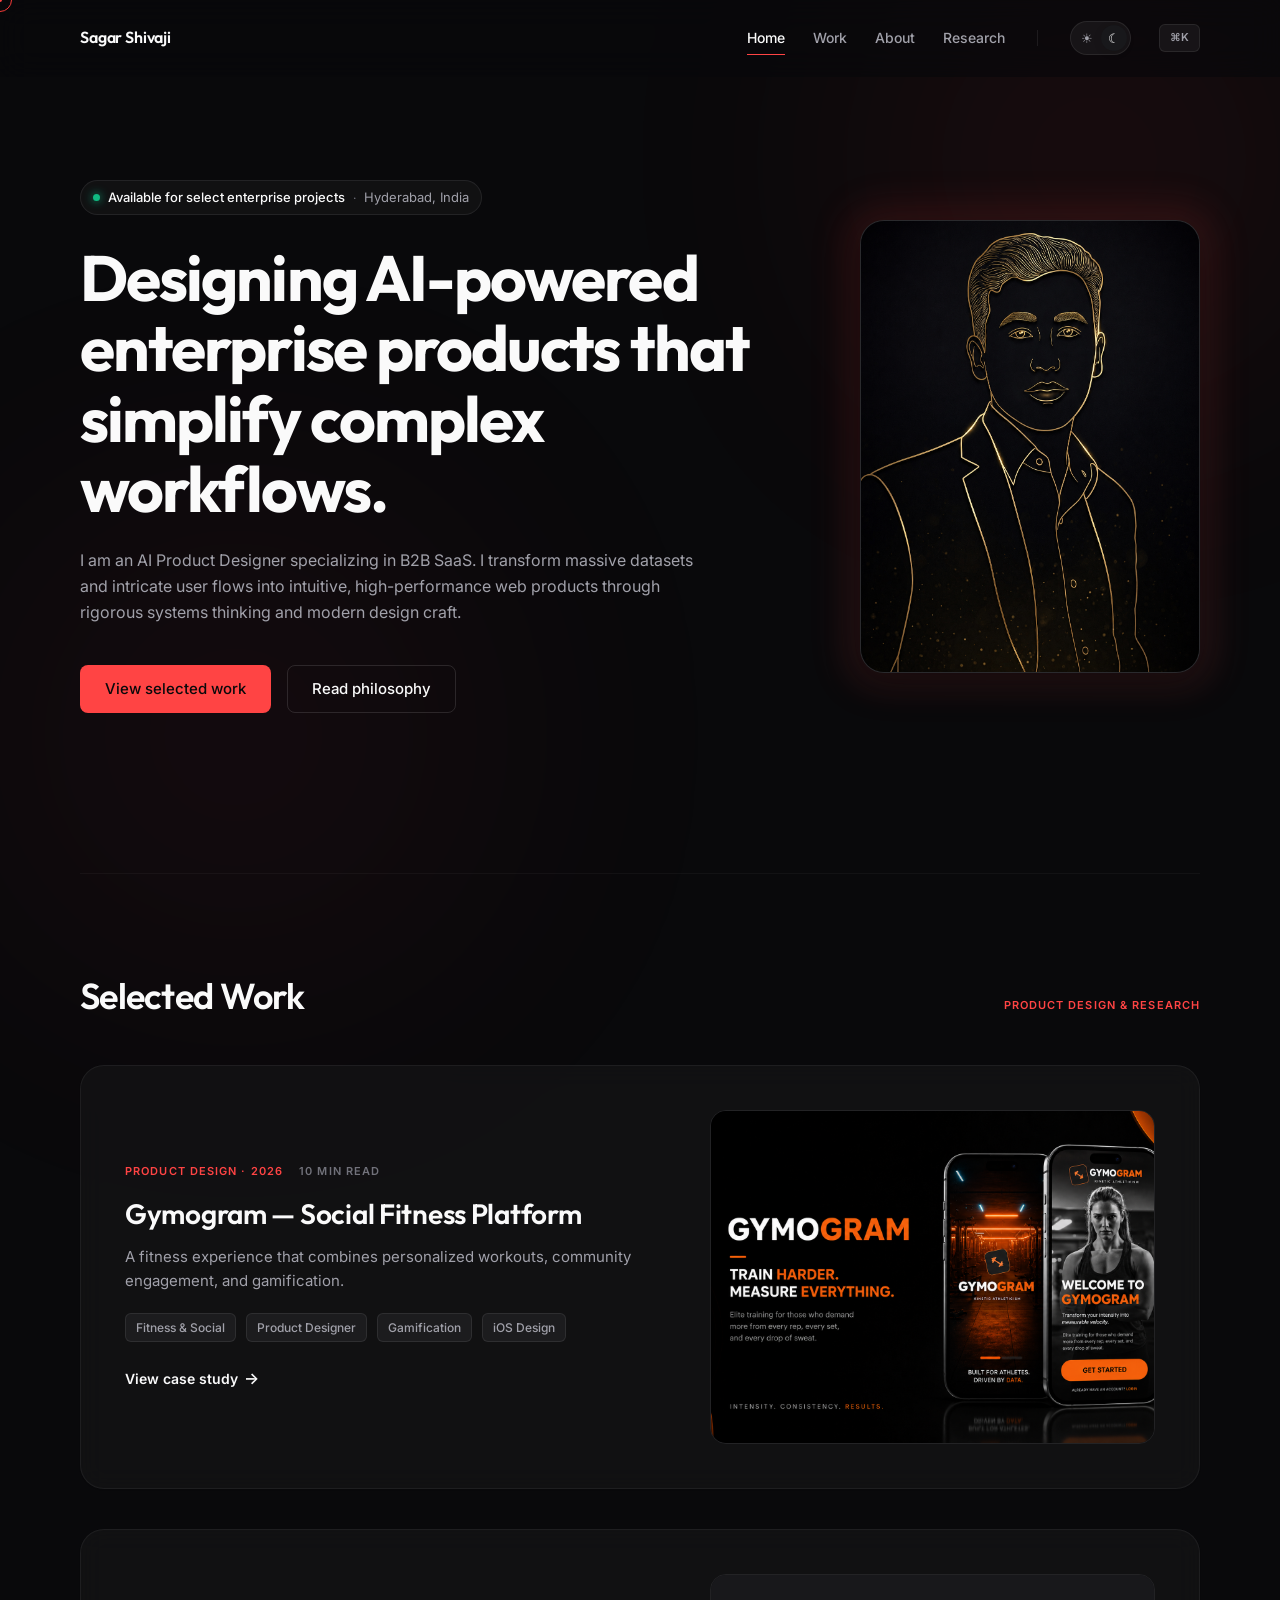
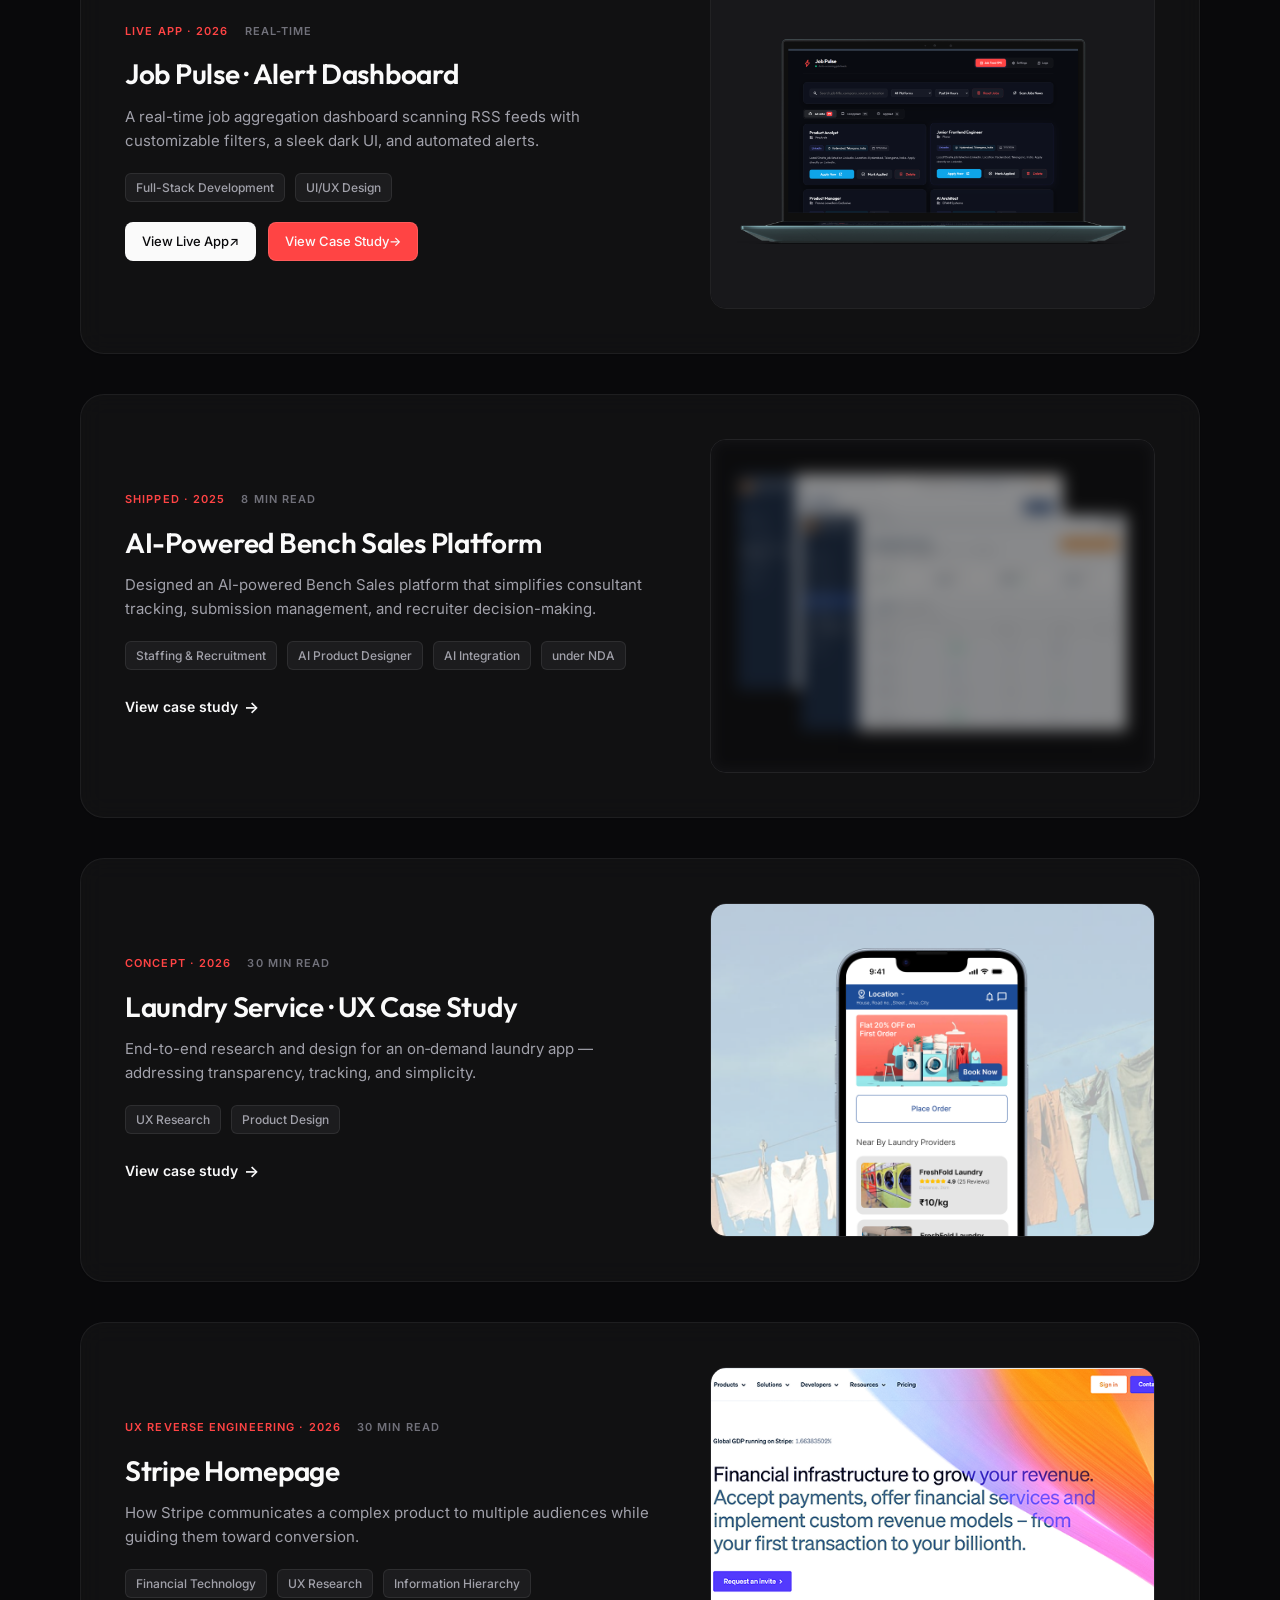
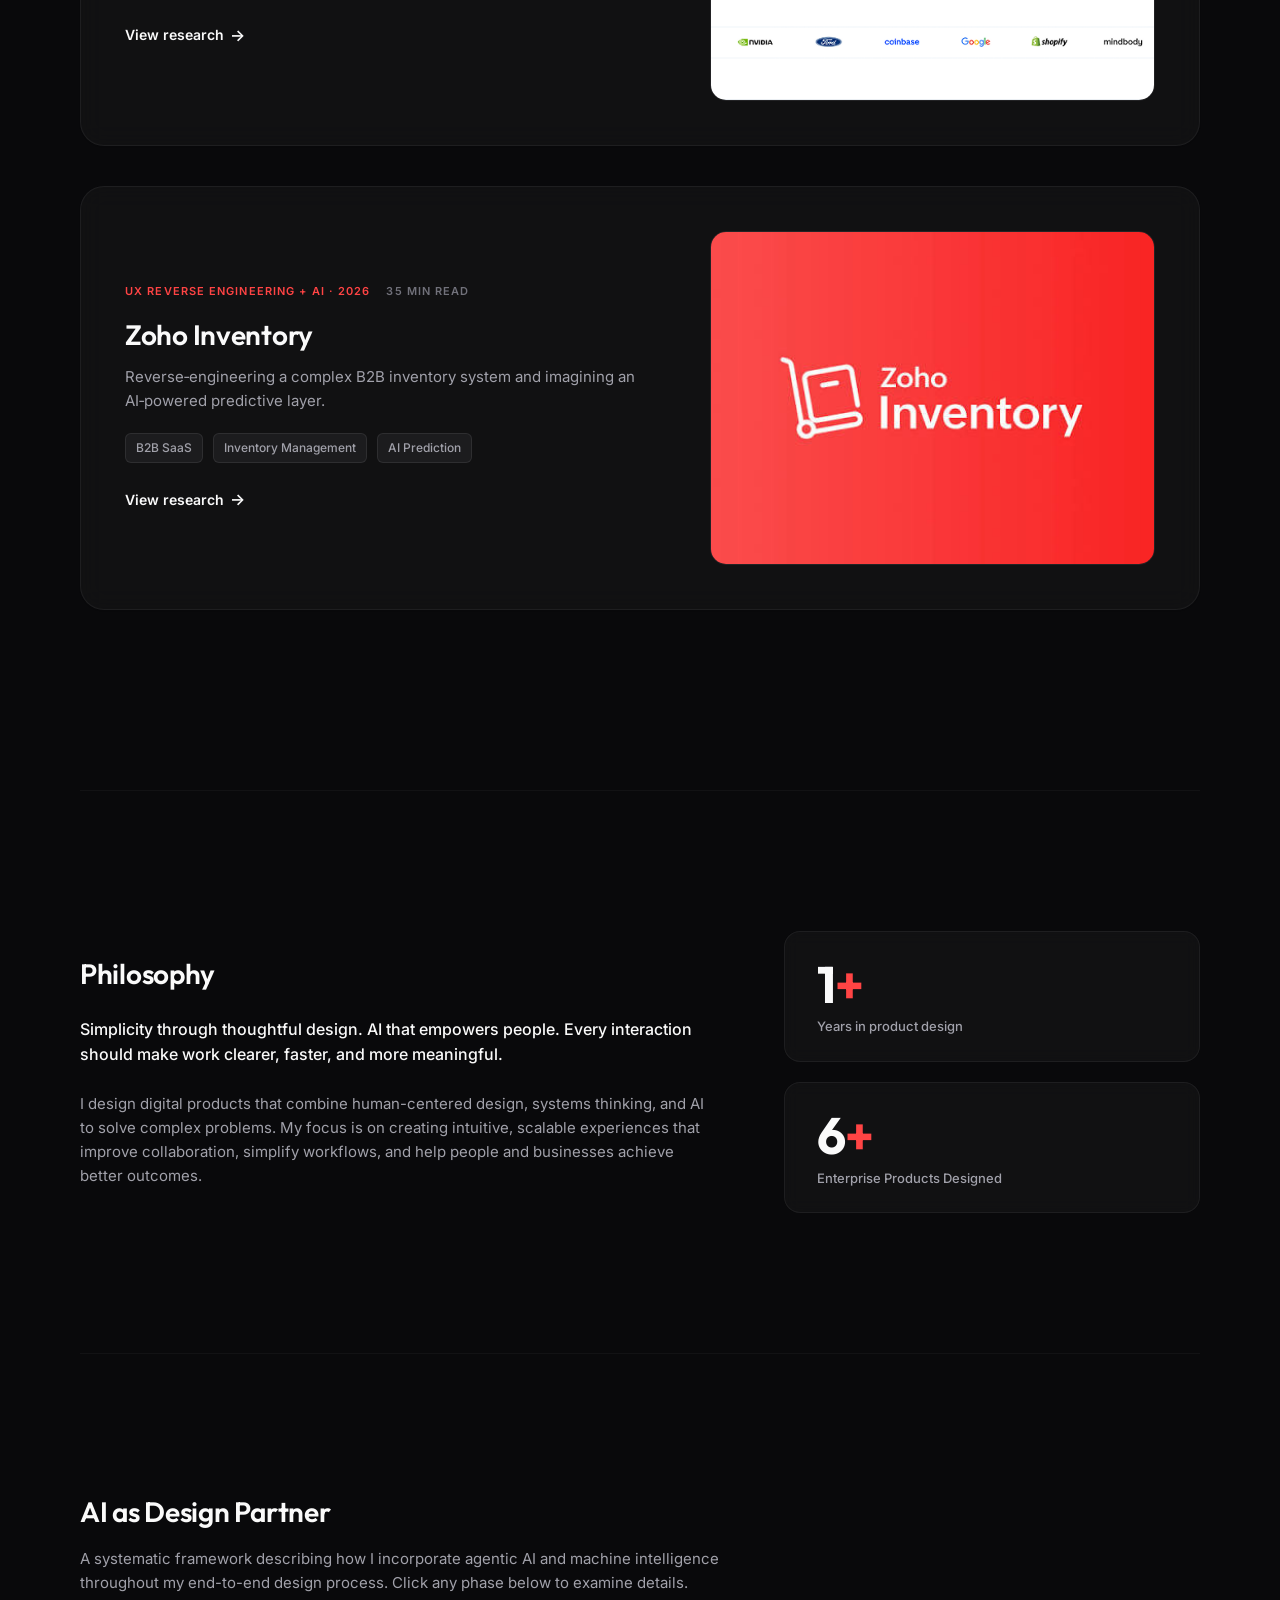
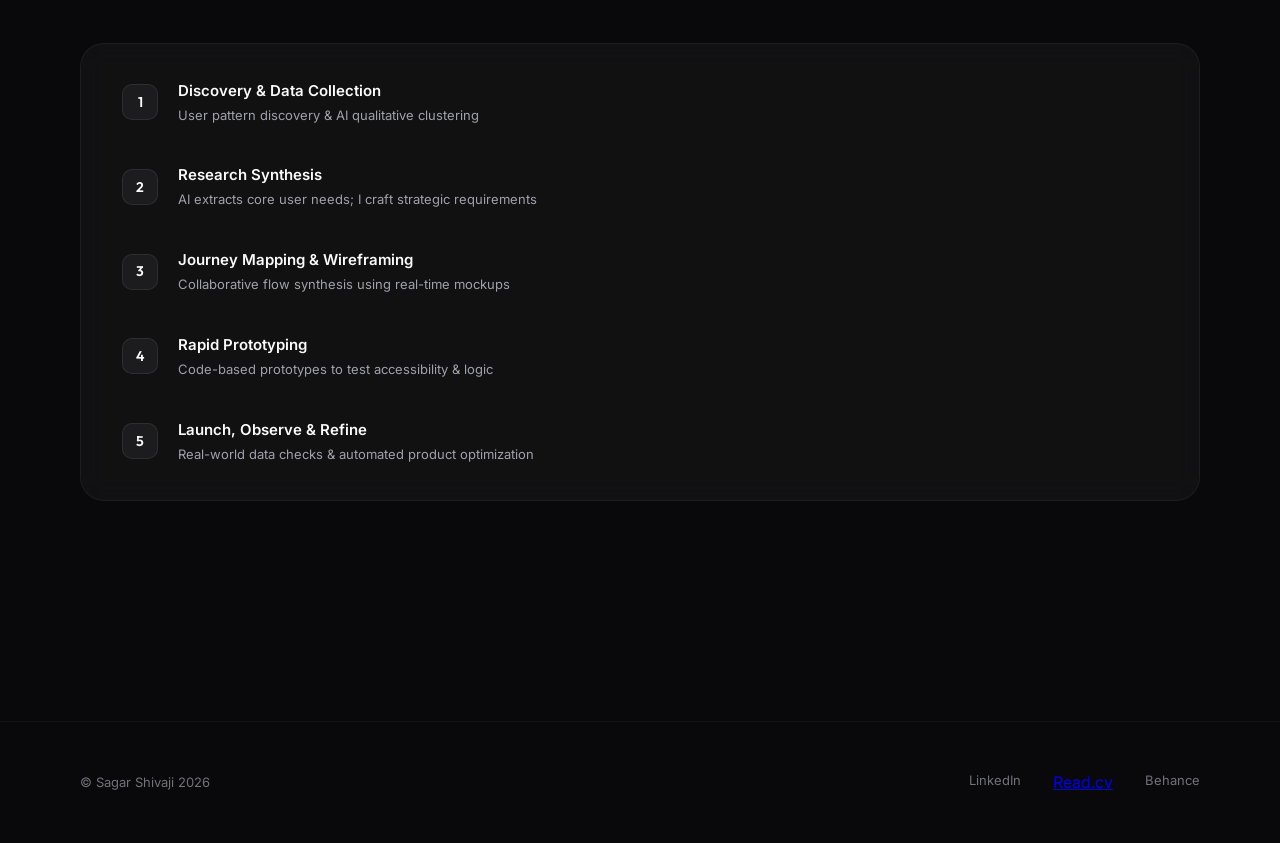
==== index.html @ 5894a505 "added resume link" ====
<!DOCTYPE html>
<html lang="en" data-theme="dark">
<head>
  <meta charset="UTF-8">
  <meta name="viewport" content="width=device-width, initial-scale=1.0, viewport-fit=cover">
  <title>Sagar Shivaji · AI Product Designer</title>
  <link rel="preconnect" href="https://fonts.googleapis.com">
  <link rel="preconnect" href="https://fonts.gstatic.com" crossorigin>
  <link href="https://fonts.googleapis.com/css2?family=Outfit:wght@400;500;600;700&family=Inter:wght@400;500;600&display=swap" rel="stylesheet">
  <link rel="stylesheet" href="style.css">
</head>
<body>
  <!-- Custom Glow Backgrounds -->
  <div class="glow-bg glow-bg-1"></div>
  <div class="glow-bg glow-bg-2"></div>

  <!-- Custom Cursor -->
  <div class="custom-cursor" id="customCursor"></div>
  <div class="custom-cursor-dot" id="customCursorDot"></div>

  <!-- Reading Progress Bar -->
  <div class="reading-progress" id="progressBar"></div>

  <!-- Mobile Menu Overlay & Menu -->
  <div class="mobile-menu-overlay" id="mobileMenuOverlay" onclick="closeMobileMenu()"></div>
  <div class="mobile-menu" id="mobileMenu">
    <a href="index.html">Home</a>
    <a href="work.html">Work</a>
    <a href="about.html">About</a>
    <a href="research.html">Research</a>
    <a href="https://drive.google.com/file/d/1omRwBxiVvXAOk9VDr32E-N42kdvG65BI/view" target="_blank" rel="noopener noreferrer">Resume</a>
    <div class="mobile-theme-section">
      <span class="small font-medium">Theme</span>
      <div class="theme-toggle" id="themeToggleMobile" title="Toggle theme">
        <button class="theme-toggle-btn" data-theme="light" aria-label="Light mode">☀</button>
        <button class="theme-toggle-btn active" data-theme="dark" aria-label="Dark mode">☾</button>
      </div>
    </div>
  </div>

  <!-- Command Palette (⌘K) -->
  <div class="command-overlay" id="commandOverlay">
    <div class="command-panel">
      <div class="command-search-wrapper">
        <input type="text" class="command-search" placeholder="Search pages, case studies, research..." id="commandInput" autocomplete="off" autofocus>
        <div class="command-esc">ESC</div>
      </div>
      <div class="command-results" id="commandResults">
        <div class="command-group-title">Pages</div>
        <div class="command-item" data-action="index.html">
          <span class="command-item-left">Home</span>
          <span class="command-shortcut">⌘H</span>
        </div>
        <div class="command-item" data-action="work.html">
          <span class="command-item-left">Work</span>
          <span class="command-shortcut">⌘W</span>
        </div>
        <div class="command-item" data-action="about.html">
          <span class="command-item-left">About</span>
          <span class="command-shortcut">⌘A</span>
        </div>
        <div class="command-item" data-action="research.html">
          <span class="command-item-left">Research</span>
          <span class="command-shortcut">⌘R</span>
        </div>

        <div class="command-group-title">Case Studies</div>
        <div class="command-item" data-action="work/job-pulse.html">
          <span class="command-item-left">Job Pulse Alert Dashboard</span>
          <span class="command-shortcut">1</span>
        </div>
        <div class="command-item" data-action="work/bench-sales.html">
          <span class="command-item-left">Bench Sales Platform</span>
          <span class="command-shortcut">2</span>
        </div>
        <div class="command-item" data-action="work/lead-generator.html">
          <span class="command-item-left">Lead Generator</span>
          <span class="command-shortcut">3</span>
        </div>
        <div class="command-item" data-action="work/laundry-app.html">
          <span class="command-item-left">Laundry App</span>
          <span class="command-shortcut">4</span>
        </div>
      </div>
    </div>
  </div>

  <!-- Desktop Navigation Bar -->
  <nav class="nav" id="navbar">
    <div class="nav-inner">
      <div class="nav-logo" onclick="window.location.href='index.html'">
        
        <span class="logo-text">Sagar Shivaji</span>
      </div>
      <button class="mobile-menu-btn" onclick="toggleMobileMenu()" aria-label="Menu">
        <svg width="24" height="24" viewBox="0 0 24 24" fill="none" stroke="currentColor" stroke-width="2" stroke-linecap="round" stroke-linejoin="round">
          <line x1="3" y1="12" x2="21" y2="12"></line>
          <line x1="3" y1="6" x2="21" y2="6"></line>
          <line x1="3" y1="18" x2="21" y2="18"></line>
        </svg>
      </button>
      <div class="nav-links">
        <a href="index.html">Home</a>
        <a href="work.html">Work</a>
        <a href="about.html">About</a>
        <a href="research.html">Research</a>
        <div class="nav-divider"></div>
        <div class="theme-toggle" id="themeToggle" title="Toggle theme">
          <button class="theme-toggle-btn" data-theme="light" aria-label="Light mode">☀</button>
          <button class="theme-toggle-btn active" data-theme="dark" aria-label="Dark mode">☾</button>
        </div>
        <span class="command-badge" onclick="openCommand()" title="Open Command Palette (⌘K)">⌘K</span>
      </div>
    </div>
  </nav>

  <!-- HOME PAGE CONTENT -->
  <div class="page" id="page-home">
    <main class="container">
      <section class="hero-section reveal">
        <div class="hero-grid">
          <div class="hero-intro">
            <div class="availability">
              <span class="status-dot"></span>
              <span class="small font-medium text-primary">Available for select enterprise projects</span>
              <span class="bullet-divider">·</span>
              <span class="small text-secondary">Hyderabad, India</span>
            </div>
            <h1 class="display-xl" style="margin-bottom:24px;">Designing AI-powered enterprise products that simplify complex workflows.</h1>
            <p class="body-large" style="margin-bottom:40px; max-width:620px;">
              I am an AI Product Designer specializing in B2B SaaS. I transform massive datasets and intricate user flows into intuitive, high-performance web products through rigorous systems thinking and modern design craft.
            </p>
            <div style="display:flex; gap:16px; flex-wrap:wrap; ">
              <a href="work.html" class="btn btn-primary btn-large" style="background-color: var(--accent);">View selected work</a>
              <a href="about.html" class="btn btn-secondary btn-large">Read philosophy</a>
            </div>
          </div>
          <div class="portrait-container">
            <div class="portrait-glow"></div>
            <div class="portrait">
              <img src="images/my-drawing.png" alt="Sagar Shivaji portrait" width="300" height="400">
            </div>
          </div>
        </div>
      </section>

      <div class="section-divider reveal"></div>

  <!-- SELECTED WORK + RESEARCH PREVIEW -->
<section class="page-section reveal" style="padding: 40px 0 80px;">
  <div style="display:flex; justify-content:space-between; align-items:baseline; margin-bottom:48px; flex-wrap:wrap; gap:16px;">
    <h2 class="heading-2 font-semibold">Selected Work</h2>
    <span class="caption accent-text font-semibold">Product Design & Research</span>
  </div>

  <!-- 1. Gymogram -->
  <div class="case-card" onclick="window.location.href='work/gymogram.html'">
    <div class="case-card-content">
      <div style="display:flex; gap:16px; margin-bottom:16px;">
        <span class="caption accent-text font-semibold">Product Design · 2026</span>
        <span class="caption text-tertiary">10 min read</span>
      </div>
      <h3 class="heading-3 font-semibold" style="margin-bottom:12px;">Gymogram — Social Fitness Platform</h3>
      <p class="body-base" style="margin-bottom:20px;">A fitness experience that combines personalized workouts, community engagement, and gamification.</p>
      <div class="case-meta">
        <span class="meta-tag">Fitness & Social</span>
        <span class="meta-tag">Product Designer</span>
        <span class="meta-tag">Gamification</span>
        <span class="meta-tag">iOS Design</span>
      </div>
      <a href="work/gymogram.html" class="card-cta" onclick="event.stopPropagation();">View case study <span class="arrow">→</span></a>
    </div>
    <div class="case-image-wrapper">
      <div class="case-image">
        <img src="images/gymogram/hero.png" alt="Gymogram Fitness App" style="filter:none; opacity:1;">
      </div>
    </div>
  </div>

  <!-- 2. Job Pulse -->
  <div class="case-card reveal" onclick="window.location.href='work/job-pulse.html'">
    <div class="case-card-content">
      <div style="display:flex; gap:16px; margin-bottom:16px;">
        <span class="caption accent-text font-semibold">Live App · 2026</span>
        <span class="caption text-tertiary">Real-time</span>
      </div>
      <h3 class="heading-3 font-semibold" style="margin-bottom:12px;">Job Pulse · Alert Dashboard</h3>
      <p class="body-base" style="margin-bottom:20px;">A real-time job aggregation dashboard scanning RSS feeds with customizable filters, a sleek dark UI, and automated alerts.</p>
      <div class="case-meta" style="margin-bottom:20px;">
        <span class="meta-tag">Full-Stack Development</span>
        <span class="meta-tag">UI/UX Design</span>
      </div>
      <div style="display:flex; gap:12px; margin-top:20px;">
        <a href="https://jobnotification-parzuu1ou-sagar197.vercel.app" class="btn btn-primary" target="_blank" onclick="event.stopPropagation();" style="padding:8px 16px; font-size:13px;">View Live App <span class="arrow">↗</span></a>
        <a href="work/job-pulse.html" class="btn btn-secondary" onclick="event.stopPropagation();" style="padding:8px 16px; font-size:13px; background-color:var(--accent);">View Case Study <span class="arrow">→</span></a>
      </div>
    </div>
    <div class="case-image-wrapper">
      <div class="case-image">
        <img src="images/job-pulse.png" alt="Job Pulse Alert Dashboard">
      </div>
    </div>
  </div>

  <!-- 3. Bench Sales -->
  <div class="case-card" onclick="window.location.href='work/bench-sales.html'">
    <div class="case-card-content">
      <div style="display:flex; gap:16px; margin-bottom:16px;">
        <span class="caption accent-text font-semibold">Shipped · 2025</span>
        <span class="caption text-tertiary">8 min read</span>
      </div>
      <h3 class="heading-3 font-semibold" style="margin-bottom:12px;">AI-Powered Bench Sales Platform</h3>
      <p class="body-base" style="margin-bottom:20px;">Designed an AI-powered Bench Sales platform that simplifies consultant tracking, submission management, and recruiter decision-making.</p>
      <div class="case-meta">
        <span class="meta-tag">Staffing & Recruitment</span>
        <span class="meta-tag">AI Product Designer</span>
        <span class="meta-tag">AI Integration</span>
        <span class="meta-tag">under NDA</span>
      </div>
      <a href="work/bench-sales.html" class="card-cta" onclick="event.stopPropagation();">View case study <span class="arrow">→</span></a>
    </div>
    <div class="case-image-wrapper">
      <div class="case-image">
        <img src="images/benchsales.png" alt="Bench Sales Platform" style="filter:blur(8px); opacity:0.5;">
      </div>
    </div>
  </div>

  <!-- 4. Laundry App -->
  <div class="case-card reveal" onclick="window.location.href='work/laundry-app.html'">
    <div class="case-card-content">
      <div style="display:flex; gap:16px; margin-bottom:16px;">
        <span class="caption accent-text font-semibold">Concept · 2026</span>
        <span class="caption text-tertiary">30 min read</span>
      </div>
      <h3 class="heading-3 font-semibold" style="margin-bottom:12px;">Laundry Service · UX Case Study</h3>
      <p class="body-base" style="margin-bottom:20px;">End-to-end research and design for an on‑demand laundry app — addressing transparency, tracking, and simplicity.</p>
      <div class="case-meta">
        <span class="meta-tag">UX Research</span>
        <span class="meta-tag">Product Design</span>
      </div>
      <a href="work/laundry-app.html" class="card-cta" onclick="event.stopPropagation();">View case study <span class="arrow">→</span></a>
    </div>
    <div class="case-image-wrapper">
      <div class="case-image">
        <img src="images/laundry app hero section.png" alt="Laundry service app concept">
      </div>
    </div>
  </div>

  <!-- ======================== -->
  <!-- RESEARCH CASE STUDIES   -->
  <!-- ======================== -->

  <!-- 5. Stripe Homepage · UX Reverse Engineering -->
  <div class="case-card" onclick="window.location.href='research/stripe.html'" >
    <div class="case-card-content">
      <div style="display:flex; gap:16px; margin-bottom:16px;">
        <span class="caption accent-text font-semibold">UX Reverse Engineering · 2026</span>
        <span class="caption text-tertiary">30 min read</span>
      </div>
      <h3 class="heading-3 font-semibold" style="margin-bottom:12px;">Stripe Homepage</h3>
      <p class="body-base" style="margin-bottom:20px;">How Stripe communicates a complex product to multiple audiences while guiding them toward conversion.</p>
      <div class="case-meta">
        <span class="meta-tag">Financial Technology</span>
        <span class="meta-tag">UX Research</span>
        <span class="meta-tag">Information Hierarchy</span>
      </div>
      <a href="research/stripe.html" class="card-cta" onclick="event.stopPropagation();">View research <span class="arrow">→</span></a>
    </div>
    <div class="case-image-wrapper">
      <div class="case-image">
        <img src="images/stripe/stripe homepage.png" alt="Stripe homepage analysis">
      </div>
    </div>
  </div>

  <!-- 6. Zoho Inventory · Reverse Engineering + AI Exploration -->
  <div class="case-card" onclick="window.location.href='research/Zoho.html'" >
    <div class="case-card-content">
      <div style="display:flex; gap:16px; margin-bottom:16px;">
        <span class="caption accent-text font-semibold">UX Reverse Engineering + AI · 2026</span>
        <span class="caption text-tertiary">35 min read</span>
      </div>
      <h3 class="heading-3 font-semibold" style="margin-bottom:12px;">Zoho Inventory</h3>
      <p class="body-base" style="margin-bottom:20px;">Reverse‑engineering a complex B2B inventory system and imagining an AI‑powered predictive layer.</p>
      <div class="case-meta">
        <span class="meta-tag">B2B SaaS</span>
        <span class="meta-tag">Inventory Management</span>
        <span class="meta-tag">AI Prediction</span>
      </div>
      <a href="/research/Zoho.html" class="card-cta" onclick="event.stopPropagation();">View research <span class="arrow">→</span></a>
    </div>
    <div class="case-image-wrapper">
      <div class="case-image">
        <!-- Replace with your own image when ready -->
        <img src="images/zoho/zoho inventory hero.jfif" alt="Zoho Inventory research">
      </div>
    </div>
  </div>

</section>

      <div class="section-divider reveal"></div>

      <!-- PHILOSOPHY PREVIEW -->
      <section class="page-section reveal" style="padding: 80px 0;">
        <div class="philosophy-grid">
          <div>
            <h2 class="heading-3 font-semibold" style="margin-bottom:24px;">Philosophy</h2>
            <p class="body-large text-primary" style="margin-bottom:24px; font-weight:500;">
  Simplicity through thoughtful design. AI that empowers people. Every interaction should make work clearer, faster, and more meaningful.
</p>

<p class="body-base text-secondary">
  I design digital products that combine human-centered design, systems thinking, and AI to solve complex problems. My focus is on creating intuitive, scalable experiences that improve collaboration, simplify workflows, and help people and businesses achieve better outcomes.
</p>

          </div>
          <div class="metrics-container">
            <div class="metric-card">
              <div class="metric-value-row">
                <span class="display-lg metric-number font-bold" data-target="1">0</span><span class="display-lg accent-text font-bold">+</span>
              </div>
              <p class="small text-secondary font-medium">Years in product design</p>
            </div>
            <div class="metric-card">
              <div class="metric-value-row">
                <span class="display-lg metric-number font-bold" data-target="6">0</span><span class="display-lg accent-text font-bold">+</span>
              </div>
              <p class="small text-secondary font-medium">Enterprise Products Designed</p>
            </div>
          </div>
        </div>
      </section>

      <div class="section-divider reveal"></div>

      <!-- AI DESIGN PARTNER SECTION -->
      <section class="page-section reveal" style="padding: 80px 0 120px;">
        <h2 class="heading-3 font-semibold" style="margin-bottom:16px;">AI as Design Partner</h2>
        <p class="body-base text-secondary" style="margin-bottom:48px; max-width:640px;">
          A systematic framework describing how I incorporate agentic AI and machine intelligence throughout my end-to-end design process. Click any phase below to examine details.
        </p>
        
        <div class="ai-workflow-container" id="aiWorkflow">
          <div class="workflow-step" data-step="1">
            <div class="step-icon">1</div>
            <div class="step-content">
              <strong>Discovery & Data Collection</strong>
              <p class="small text-secondary">User pattern discovery & AI qualitative clustering</p>
            </div>
          </div>
          <div class="ai-detail-card" id="detailCard1">
            <h4>Discovery Phase</h4>
            <p>I feed raw stakeholder transcripts, ticket lists, and user feedback logs into LLMs to automatically cluster behaviors, pain points, and friction points. This drastically speeds up finding initial directional hypotheses.</p>
            <div class="ai-detail-meta">
              <span>⏱ Timeline: 2-3 weeks</span>
              <span>👥 Collaborators: Design, PM, UX Research</span>
            </div>
            <div class="ai-progress-dots">
              <div class="ai-progress-dot filled"></div>
              <div class="ai-progress-dot"></div>
              <div class="ai-progress-dot"></div>
              <div class="ai-progress-dot"></div>
              <div class="ai-progress-dot"></div>
            </div>
          </div>

          <div class="workflow-step" data-step="2">
            <div class="step-icon">2</div>
            <div class="step-content">
              <strong>Research Synthesis</strong>
              <p class="small text-secondary">AI extracts core user needs; I craft strategic requirements</p>
            </div>
          </div>
          <div class="ai-detail-card" id="detailCard2">
          
            <h4>Research Synthesis</h4>
            <p>The AI highlights themes and organizes them into functional buckets. I validate these findings, remove hallucinations, and formulate the final design strategy and product requirements.</p>
            <div class="ai-detail-meta">
              <span>⏱ Timeline: 1-2 weeks</span>
              <span>👥 Collaborators: Product Design</span>
            </div>
            <div class="ai-progress-dots">
              <div class="ai-progress-dot filled"></div>
              <div class="ai-progress-dot filled"></div>
              <div class="ai-progress-dot"></div>
              <div class="ai-progress-dot"></div>
              <div class="ai-progress-dot"></div>
            </div>
          </div>

          <div class="workflow-step" data-step="3">
            <div class="step-icon">3</div>
            <div class="step-content">
              <strong>Journey Mapping & Wireframing</strong>
              <p class="small text-secondary">Collaborative flow synthesis using real-time mockups</p>
            </div>
          </div>
          <div class="ai-detail-card" id="detailCard3">
          
            <h4>Journey Mapping</h4>
            <p>We generate draft flows with AI mapping tools. We review these drafts with engineering teams to flag edge cases and technical constraints before entering the high-fidelity UI design phase.</p>
            <div class="ai-detail-meta">
              <span>⏱ Timeline: 1 week</span>
              <span>👥 Collaborators: Design + Frontend Eng</span>
            </div>
            <div class="ai-progress-dots">
              <div class="ai-progress-dot filled"></div>
              <div class="ai-progress-dot filled"></div>
              <div class="ai-progress-dot filled"></div>
              <div class="ai-progress-dot"></div>
              <div class="ai-progress-dot"></div>
            </div>
          </div>

          <div class="workflow-step" data-step="4">
            <div class="step-icon">4</div>
            <div class="step-content">
              <strong>Rapid Prototyping</strong>
              <p class="small text-secondary">Code-based prototypes to test accessibility & logic</p>
            </div>
          </div>
          <div class="ai-detail-card" id="detailCard4">
            <h4>Rapid Prototyping</h4>
            <p>Using code assistants to write functional HTML/JS prototypes of complex UI transitions and custom keyboard navigation logic, which helps with interactive user testing.</p>
            <div class="ai-detail-meta">
              <span>⏱ Timeline: 2 weeks</span>
              <span>👥 Collaborators: Design + Frontend Eng</span>
            </div>
            <div class="ai-progress-dots">
              <div class="ai-progress-dot filled"></div>
              <div class="ai-progress-dot filled"></div>
              <div class="ai-progress-dot filled"></div>
              <div class="ai-progress-dot filled"></div>
              <div class="ai-progress-dot"></div>
            </div>
          </div>

          <div class="workflow-step" data-step="5">
            <div class="step-icon">5</div>
            <div class="step-content">
              <strong>Launch, Observe & Refine</strong>
              <p class="small text-secondary">Real-world data checks & automated product optimization</p>
            </div>
          </div>
          <div class="ai-detail-card" id="detailCard5">
            <h4>Launch & Learn</h4>
            <p>Post-launch telemetry is clustered by AI agents to highlight recurring user errors, page slowdowns, or friction points, which feeds directly back into the next design iteration.</p>
            <div class="ai-detail-meta">
              <span>⏱ Timeline: Continuous</span>
              <span>👥 Collaborators: Core Product Team</span>
            </div>
            <div class="ai-progress-dots">
              <div class="ai-progress-dot filled"></div>
              <div class="ai-progress-dot filled"></div>
              <div class="ai-progress-dot filled"></div>
              <div class="ai-progress-dot filled"></div>
              <div class="ai-progress-dot filled"></div>
            </div>
          </div>
        </div>
      </section>
    </main>

    <footer class="footer">
      <div class="container footer-inner">
        <span class="small text-tertiary">© Sagar Shivaji 2026</span>
        <div class="footer-links">
          <a href="https://www.linkedin.com/in/sagar-shivaji-090904262/" class="small text-tertiary footer-link" target="_blank" rel="noopener">LinkedIn</a>
          <a href="https://drive.google.com/file/d/1omRwBxiVvXAOk9VDr32E-N42kdvG65BI/viewclass="small text-tertiary footer-lin" target="_blank" rel="noopener">Read.cv</a>
          <a href="https://www.behance.net/sagarshivaji" class="small text-tertiary footer-link" target="_blank" rel="noopener">Behance</a>
        </div>
      </div>
    </footer>
  </div>

  <script src="script.js"></script>
  <!-- Google tag (gtag.js) -->
<script async src="https://www.googletagmanager.com/gtag/js?id=G-1BDRFHDY8E"></script>
<script>
  window.dataLayer = window.dataLayer || [];
  function gtag(){dataLayer.push(arguments);}
  gtag('js', new Date());

  gtag('config', 'G-1BDRFHDY8E');
</script>
</body>
</html>
---- style.css ----
:root {
  /* Dark Theme Variables (Default) */
  --bg-primary: #09090b;
  --bg-secondary: #0c0c0e;
  --bg-surface: #18181b;
  --border: rgba(255, 255, 255, 0.08);
  --divider: rgba(255, 255, 255, 0.04);
  --text-primary: #fafafa;
  --text-secondary: #a1a1aa;
  --text-tertiary: #71717a;
  --accent: #FF4444;
  --accent-rgb: 255, 68, 68;
  --progress: #FF6262;
  --nav-bg: rgba(9, 9, 11, 0.65);
  --nav-bg-scrolled: rgba(9, 9, 11, 0.85);
  --card-bg: rgba(24, 24, 27, 0.55);
  --card-border: rgba(255, 255, 255, 0.06);
  --card-hover-border: rgba(255, 255, 255, 0.15);
  --card-hover-shadow: rgba(0, 0, 0, 0.3);
  --command-badge-bg: rgba(255, 255, 255, 0.05);
  --command-badge-text: #a1a1aa;
  --command-panel-bg: #18181b;
  --command-hover: rgba(255, 255, 255, 0.04);
  --command-shortcut-bg: rgba(255, 255, 255, 0.08);
  --overlay-bg: rgba(0, 0, 0, 0.7);
  --workflow-hover: rgba(255, 255, 255, 0.02);
  --step-icon-bg: rgba(255, 255, 255, 0.05);
  --step-icon-hover: rgba(255, 255, 255, 0.1);
  --btn-primary-bg: #fafafa;
  --btn-primary-text: #09090b;
  --btn-primary-hover: #e4e4e7;
  --btn-secondary-border: rgba(255, 255, 255, 0.12);
  --btn-secondary-hover: rgba(255, 255, 255, 0.04);
  --btn-ghost-hover: rgba(255, 255, 255, 0.04);
  --status-dot: #10b981;
  --ai-card-bg: rgba(39, 39, 42, 0.8);
  --ai-card-shadow: 0 8px 32px rgba(0, 0, 0, 0.4);
  --mobile-menu-bg: #0c0c0e;
  --transition-speed: 0.35s;
  --font-display: 'Outfit', sans-serif;
  --font-body: 'Inter', sans-serif;
}

[data-theme="light"] {
  /* Light Theme Variables */
  --bg-primary: #fafafa;
  --bg-secondary: #f4f4f5;
  --bg-surface: #ffffff;
  --border: rgba(9, 9, 11, 0.08);
  --divider: rgba(9, 9, 11, 0.04);
  --text-primary: #09090b;
  --text-secondary: #52525b;
  --text-tertiary: #a1a1aa;
  --accent: #FF4444;
  --accent-rgb: 255, 68, 68;
  --progress: #FF6262;
  --nav-bg: rgba(250, 250, 250, 0.65);
  --nav-bg-scrolled: rgba(250, 250, 250, 0.85);
  --card-bg: rgba(255, 255, 255, 0.65);
  --card-border: rgba(9, 9, 11, 0.06);
  --card-hover-border: rgba(9, 9, 11, 0.15);
  --card-hover-shadow: rgba(0, 0, 0, 0.04);
  --command-badge-bg: rgba(9, 9, 11, 0.05);
  --command-badge-text: #52525b;
  --command-panel-bg: #ffffff;
  --command-hover: rgba(9, 9, 11, 0.04);
  --command-shortcut-bg: rgba(9, 9, 11, 0.08);
  --overlay-bg: rgba(0, 0, 0, 0.4);
  --workflow-hover: rgba(9, 9, 11, 0.02);
  --step-icon-bg: rgba(9, 9, 11, 0.05);
  --step-icon-hover: rgba(9, 9, 11, 0.1);
  --btn-primary-bg: #09090b;
  --btn-primary-text: #fafafa;
  --btn-primary-hover: #27272a;
  --btn-secondary-border: rgba(9, 9, 11, 0.12);
  --btn-secondary-hover: rgba(9, 9, 11, 0.04);
  --btn-ghost-hover: rgba(9, 9, 11, 0.04);
  --status-dot: #059669;
  --ai-card-bg: rgba(255, 255, 255, 0.9);
  --ai-card-shadow: 0 8px 32px rgba(0, 0, 0, 0.06);
  --mobile-menu-bg: #fafafa;
}

* {
  margin: 0;
  padding: 0;
  box-sizing: border-box;
}

html {
  scroll-behavior: smooth;
  scrollbar-width: thin;
  scrollbar-color: var(--border) transparent;
}

body {
  background: var(--bg-primary);
  font-family: var(--font-body);
  color: var(--text-primary);
  line-height: 1.6;
  -webkit-font-smoothing: antialiased;
  -moz-osx-font-smoothing: grayscale;
  transition: background var(--transition-speed) ease, color var(--transition-speed) ease;
  overflow-x: hidden;
}

/* Custom Glow Orbs in Background */
.glow-bg {
  position: fixed;
  border-radius: 50%;
  filter: blur(140px);
  z-index: -10;
  opacity: 0.18;
  pointer-events: none;
  transition: all 1s ease;
}
.glow-bg-1 {
  top: -10%;
  right: -5%;
  width: 500px;
  height: 500px;
  background: radial-gradient(circle, var(--accent) 0%, transparent 80%);
}
.glow-bg-2 {
  bottom: -15%;
  left: -5%;
  width: 600px;
  height: 600px;
  background: radial-gradient(circle, rgba(244, 63, 94, 0.6) 0%, transparent 80%);
}

/* Custom Cursor styling */
.custom-cursor {
  width: 24px;
  height: 24px;
  border: 1px solid var(--accent);
  border-radius: 50%;
  position: fixed;
  transform: translate(-50%, -50%);
  pointer-events: none;
  z-index: 10000;
  transition: width 0.2s, height 0.2s, background-color 0.2s, border-color 0.2s;
  mix-blend-mode: difference;
}
.custom-cursor-dot {
  width: 4px;
  height: 4px;
  background-color: var(--accent);
  border-radius: 50%;
  position: fixed;
  transform: translate(-50%, -50%);
  pointer-events: none;
  z-index: 10001;
}
.custom-cursor.hover {
  width: 40px;
  height: 40px;
  background-color: rgba(var(--accent-rgb), 0.15);
  border-color: rgba(var(--accent-rgb), 0.8);
}

/* Reading Progress Bar */
.reading-progress {
  position: fixed;
  top: 0;
  left: 0;
  height: 3px;
  background: linear-gradient(90deg, var(--accent), var(--progress));
  z-index: 999;
  width: 0%;
  transition: width 80ms linear;
  box-shadow: 0 1px 10px rgba(var(--accent-rgb), 0.4);
}

/* Typography Helpers */
.display-xl {
  font-family: var(--font-display);
  font-size: clamp(36px, 5vw, 68px);
  font-weight: 700;
  line-height: 1.1;
  letter-spacing: -0.03em;
  color: var(--text-primary);
}
.display-lg {
  font-family: var(--font-display);
  font-size: clamp(32px, 4vw, 56px);
  line-height: 1.1;
  letter-spacing: -0.02em;
}
.heading-1 {
  font-family: var(--font-display);
  font-size: clamp(28px, 3.5vw, 48px);
  line-height: 1.15;
  letter-spacing: -0.02em;
}
.heading-2 {
  font-family: var(--font-display);
  font-size: clamp(24px, 3vw, 36px);
  line-height: 1.2;
  letter-spacing: -0.02em;
}
.heading-3 {
  font-family: var(--font-display);
  font-size: clamp(20px, 2.5vw, 28px);
  line-height: 1.3;
  letter-spacing: -0.01em;
}
.body-large {
  font-size: clamp(16px, 1.2vw, 18px);
  color: var(--text-secondary);
  font-weight: 400;
  line-height: 1.6;
}
.body-base {
  font-size: 15px;
  color: var(--text-secondary);
  font-weight: 400;
  line-height: 1.6;
}
.small {
  font-size: 13px;
  color: var(--text-tertiary);
}
.caption {
  font-size: 11px;
  font-weight: 600;
  text-transform: uppercase;
  letter-spacing: 0.1em;
}
.accent-text {
  color: var(--accent);
}
.text-primary {
  color: var(--text-primary) !important;
}
.text-secondary {
  color: var(--text-secondary) !important;
}
.text-tertiary {
  color: var(--text-tertiary) !important;
}
.font-semibold { font-weight: 600; }
.font-bold { font-weight: 700; }
.font-medium { font-weight: 500; }

/* Desktop Navigation Bar */
.nav {
  position: fixed;
  top: 0;
  left: 0;
  width: 100%;
  z-index: 100;
  backdrop-filter: blur(16px);
  background: var(--nav-bg);
  border-bottom: 1px solid transparent;
  transition: all 0.3s cubic-bezier(0.4, 0, 0.2, 1);
}
.nav.scrolled {
  background: var(--nav-bg-scrolled);
  border-bottom: 1px solid var(--border);
  box-shadow: 0 4px 30px rgba(0, 0, 0, 0.03);
}
.nav-inner {
  display: flex;
  align-items: center;
  justify-content: space-between;
  height: 76px;
  max-width: 1200px;
  margin: 0 auto;
  padding: 0 40px;
}
.nav-logo {
  display: flex;
  align-items: center;
  gap: 10px;
  cursor: pointer;
}
.logo-mark {
  background: linear-gradient(135deg, var(--accent), var(--progress));
  color: #fff;
  width: 32px;
  height: 32px;
  border-radius: 8px;
  display: flex;
  align-items: center;
  justify-content: center;
  font-weight: 700;
  font-size: 16px;
  font-family: var(--font-display);
}
.logo-text {
  font-weight: 600;
  font-size: 16px;
  letter-spacing: -0.01em;
  font-family: var(--font-display);
}
.nav-links {
  display: flex;
  align-items: center;
  gap: 28px;
}
.nav-links a {
  text-decoration: none;
  color: var(--text-secondary);
  font-weight: 500;
  font-size: 14px;
  transition: color 0.2s ease, opacity 0.2s ease;
  position: relative;
}
.nav-links a::after {
  content: '';
  position: absolute;
  bottom: -6px;
  left: 0;
  width: 0;
  height: 1.5px;
  background: var(--accent);
  transition: width 0.25s cubic-bezier(0.4, 0, 0.2, 1);
}
.nav-links a:hover::after,
.nav-links a.active::after {
  width: 100%;
}
.nav-links a:hover,
.nav-links a.active {
  color: var(--text-primary);
}
.nav-divider {
  width: 1px;
  height: 16px;
  background: var(--border);
  margin: 0 4px;
}

/* Theme Toggle Button */
.theme-toggle {
  background: var(--step-icon-bg);
  border: 1px solid var(--border);
  border-radius: 20px;
  padding: 3px;
  display: flex;
  gap: 1px;
  cursor: pointer;
  transition: all 0.25s ease;
}
.theme-toggle:hover {
  border-color: var(--card-hover-border);
}
.theme-toggle-btn {
  width: 26px;
  height: 26px;
  border-radius: 50%;
  display: flex;
  align-items: center;
  justify-content: center;
  border: none;
  background: transparent;
  cursor: pointer;
  color: var(--text-tertiary);
  transition: all 0.2s ease;
  font-size: 13px;
}
.theme-toggle-btn.active {
  background: var(--bg-surface);
  color: var(--text-primary);
  box-shadow: 0 2px 8px rgba(0, 0, 0, 0.1);
}

/* Command Badge Link */
.command-badge {
  background: var(--command-badge-bg);
  border: 1px solid var(--border);
  color: var(--command-badge-text);
  padding: 4px 10px;
  border-radius: 6px;
  font-size: 11px;
  font-weight: 600;
  cursor: pointer;
  font-family: var(--font-body);
  transition: all 0.25s ease;
}
.command-badge:hover {
  background: var(--border);
  border-color: var(--card-hover-border);
  color: var(--text-primary);
  transform: translateY(-1px);
}

/* Mobile Nav Menu Button & Dropdown */
.mobile-menu-btn {
  display: none;
  background: none;
  border: none;
  color: var(--text-primary);
  cursor: pointer;
  padding: 4px;
}
.mobile-menu-overlay {
  display: none;
  position: fixed;
  inset: 0;
  background: var(--overlay-bg);
  z-index: 1000;
  backdrop-filter: blur(8px);
  animation: fadeIn 0.3s ease;
}
.mobile-menu {
  display: none;
  position: fixed;
  top: 76px;
  left: 0;
  right: 0;
  background: var(--mobile-menu-bg);
  border-bottom: 1px solid var(--border);
  z-index: 1001;
  padding: 24px;
  flex-direction: column;
  gap: 8px;
  box-shadow: 0 10px 30px rgba(0,0,0,0.15);
  animation: slideDown 0.3s cubic-bezier(0.4, 0, 0.2, 1);
}
.mobile-menu a {
  padding: 12px 16px;
  text-decoration: none;
  color: var(--text-secondary);
  font-weight: 600;
  font-size: 16px;
  border-radius: 8px;
  transition: all 0.2s;
}
.mobile-menu a:hover,
.mobile-menu a.active {
  background: var(--btn-ghost-hover);
  color: var(--text-primary);
  padding-left: 20px;
}
.mobile-theme-section {
  display: flex;
  justify-content: space-between;
  align-items: center;
  padding: 12px 16px;
  border-top: 1px solid var(--divider);
  margin-top: 8px;
}
.mobile-menu.active {
  display: flex;
}

.mobile-menu-overlay.active {
  display: block;
}
/* Button primitive style */
.btn {
  display: inline-flex;
  align-items: center;
  justify-content: center;
  border-radius: 8px;
  font-weight: 500;
  text-decoration: none;
  font-size: 14px;
  transition: all 0.2s cubic-bezier(0.4, 0, 0.2, 1);
  cursor: pointer;
  border: 1px solid transparent;
}
.btn-primary {
  background: var(--btn-primary-bg);
  color: var(--btn-primary-text);
}
.btn-primary:hover {
  background: var(--btn-primary-hover);
  transform: translateY(-2px);
  box-shadow: 0 4px 20px rgba(var(--accent-rgb), 0.1);
}
.btn-secondary {
  background: transparent;
  color: var(--text-primary);
  border: 1px solid var(--btn-secondary-border);
}
.btn-secondary:hover {
  background: var(--btn-secondary-hover);
  border-color: var(--card-hover-border);
  transform: translateY(-2px);
}
.btn-ghost {
  background: transparent;
  color: var(--text-primary);
  padding: 8px 16px;
}
.btn-ghost:hover {
  background: var(--btn-ghost-hover);
  border-radius: 8px;
}
.btn-large {
  height: 48px;
  padding: 0 24px;
  font-size: 15px;
}

/* Containers and Layout Grids */
.container {
  max-width: 1200px;
  margin: 0 auto;
  padding: 0 40px;
}
.reading-width {
  max-width: 680px;
  margin: 0 auto;
}
.project-container {
  max-width: 1100px;
  margin: 0 auto;
  padding: 0 40px;
}

/* Hero Section */
.hero-section {
  padding: 180px 0 100px;
}
.hero-grid {
  display: grid;
  grid-template-columns: 1fr 340px;
  gap: 80px;
  align-items: center;
}
.availability {
  display: inline-flex;
  align-items: center;
  gap: 8px;
  background: var(--card-bg);
  border: 1px solid var(--border);
  padding: 6px 12px;
  border-radius: 20px;
  margin-bottom: 28px;
}
.status-dot {
  width: 7px;
  height: 7px;
  border-radius: 50%;
  background: var(--status-dot);
  box-shadow: 0 0 10px var(--status-dot);
  animation: pulse 2.2s infinite;
}
.bullet-divider {
  color: var(--text-tertiary);
  font-size: 12px;
}
.portrait-container {
  position: relative;
  width: 100%;
}
.portrait-glow {
  position: absolute;
  inset: -12px;
  background: linear-gradient(135deg, var(--accent), var(--progress));
  border-radius: 28px;
  filter: blur(20px);
  opacity: 0.15;
  z-index: 1;
}
.portrait {
  width: 100%;
  aspect-ratio: 3/4;
  background: var(--bg-surface);
  border: 1px solid var(--border);
  border-radius: 24px;
  overflow: hidden;
  position: relative;
  z-index: 2;
  box-shadow: var(--ai-card-shadow);
}
.portrait img {
  width: 100%;
  height: 100%;
  object-fit: contain;
  display: block;
}

/* Dividers */
.section-divider {
  width: 100%;
  height: 1px;
  background: var(--divider);
  margin: 60px 0;
}
.divider {
  width: 100%;
  height: 1px;
  background: var(--divider);
  margin: 48px 0;
}

/* Cards & Selected Work Elements */
.case-card {
  display: grid;
  grid-template-columns: 1.1fr 0.9fr;
  gap: 40px;
  background: var(--card-bg);
  border: 1px solid var(--card-border);
  border-radius: 24px;
  padding: 44px;
  margin-bottom: 40px;
  align-items: center;
  cursor: pointer;
  backdrop-filter: blur(12px);
  transition: all 0.4s cubic-bezier(0.25, 0.46, 0.45, 0.94);
  box-shadow: 0 1px 3px rgba(0, 0, 0, 0.02);
}
.case-card:hover {
  border-color: var(--card-hover-border);
  transform: translateY(-4px);
  box-shadow: 0 12px 30px var(--card-hover-shadow);
}
.case-meta {
  display: flex;
  gap: 10px;
  flex-wrap: wrap;
  margin: 20px 0 24px;
}
.meta-tag {
  font-size: 12px;
  font-weight: 500;
  color: var(--text-secondary);
  background: var(--step-icon-bg);
  border: 1px solid var(--border);
  padding: 4px 10px;
  border-radius: 6px;
}
.card-cta {
  display: inline-flex;
  align-items: center;
  gap: 6px;
  font-weight: 600;
  font-size: 14px;
  color: var(--text-primary);
  text-decoration: none;
  transition: gap 0.2s ease, color 0.2s ease;
}
.card-cta .arrow {
  transition: transform 0.2s ease;
  font-size: 16px;
}
.case-card:hover .card-cta {
  color: var(--accent);
}
.case-card:hover .card-cta .arrow {
  transform: translateX(4px);
}
.case-image-wrapper {
  border-radius: 16px;
  overflow: hidden;
  border: 1px solid var(--border);
  aspect-ratio: 4/3;
  width: 100%;
}
.case-image {
  width: 100%;
  height: 100%;
  background: var(--bg-surface);
  transition: transform 0.6s cubic-bezier(0.25, 0.46, 0.45, 0.94);
}
.case-image img {
  width: 100%;
  height: 100%;
  object-fit: cover;
  display: block;
}
.case-card:hover .case-image {
  transform: scale(1.03);
}

/* Philosophy Section Grids */
.philosophy-grid {
  display: grid;
  grid-template-columns: 1.2fr 0.8fr;
  gap: 80px;
  align-items: center;
}
.metrics-container {
  display: flex;
  flex-direction: column;
  gap: 20px;
}
.metric-card {
  background: var(--card-bg);
  border: 1px solid var(--card-border);
  border-radius: 16px;
  padding: 24px 32px;
  backdrop-filter: blur(8px);
}
.metric-value-row {
  display: flex;
  align-items: baseline;
  margin-bottom: 4px;
}
.insight-stat {
  font-family: var(--font-display);
  font-size: clamp(38px, 4vw, 52px);
  line-height: 1;
  color: var(--text-primary);
  letter-spacing: -0.02em;
}

/* AI Design Workflow Steps */
.ai-workflow-container {
  background: var(--card-bg);
  border: 1px solid var(--card-border);
  border-radius: 24px;
  padding: 16px;
  backdrop-filter: blur(12px);
}
.workflow-step {
  display: flex;
  gap: 20px;
  align-items: center;
  padding: 18px 24px;
  border-radius: 12px;
  transition: all 0.3s cubic-bezier(0.25, 0.46, 0.45, 0.94);
  cursor: pointer;
  border: 1px solid transparent;
}
.workflow-step:hover {
  background: var(--workflow-hover);
  border-color: var(--border);
}
.step-icon {
  width: 36px;
  height: 36px;
  background: var(--step-icon-bg);
  border: 1px solid var(--border);
  border-radius: 10px;
  display: flex;
  align-items: center;
  justify-content: center;
  font-weight: 600;
  font-size: 14px;
  font-family: var(--font-display);
  color: var(--text-primary);
  flex-shrink: 0;
  transition: all 0.3s ease;
}
.workflow-step:hover .step-icon {
  background: var(--accent);
  color: #fff;
  border-color: var(--accent);
  box-shadow: 0 0 15px rgba(var(--accent-rgb), 0.4);
}
.step-content {
  flex: 1;
}
.step-content strong {
  display: block;
  font-size: 15px;
  color: var(--text-primary);
  font-weight: 600;
  margin-bottom: 2px;
}

/* AI Details Expanding Card */
.ai-detail-card {
  background: var(--ai-card-bg);
  border: 1px solid var(--border);

  border-radius: 16px;
  padding: 28px;
  margin: 10px 24px 20px;
  display: none;
  opacity: 0;
  transform: translateY(-8px);
  transition: all 0.4s cubic-bezier(0.25, 0.46, 0.45, 0.94);
  box-shadow: var(--ai-card-shadow);
}
.ai-detail-card.active {
  display: block;
  opacity: 1;
  transform: translateY(0);
}
.ai-detail-icon {
  font-size: 28px;
  margin-bottom: 12px;
}
.ai-detail-card h4 {
  font-size: 18px;
  font-weight: 600;
  margin-bottom: 8px;
  font-family: var(--font-display);
}
.ai-detail-card p {
  font-size: 14px;
  color: var(--text-secondary);
  line-height: 1.6;
  margin-bottom: 16px;
}
.ai-detail-meta {
  display: flex;
  gap: 20px;
  font-size: 12px;
  color: var(--text-tertiary);
  flex-wrap: wrap;
}
.ai-progress-dots {
  display: flex;
  gap: 6px;
  margin-top: 18px;
}
.ai-progress-dot {
  width: 6px;
  height: 6px;
  border-radius: 50%;
  background: var(--border);
}
.ai-progress-dot.filled {
  background: var(--accent);
  width: 24px;
  border-radius: 3px;
}

/* General Page Section Styling */
.page-section {
  padding: 120px 0 60px;
}

/* About Page Specific Items */
.capabilities-grid {
  grid-template-columns: 1fr 1fr;
  gap: 16px;
}
.capability-item {
  font-size: 14px;
  color: var(--text-primary);
  font-weight: 500;
  display: flex;
  align-items: center;
  gap: 8px;
}
.capability-item .bullet {
  color: var(--accent);
  font-size: 12px;
}
.timeline-item {
  border-left: 2px solid var(--border);
  padding-left: 24px;
  position: relative;
}
.timeline-item::before {
  content: '';
  position: absolute;
  left: -5.5px;
  top: 6px;
  width: 9px;
  height: 9px;
  border-radius: 50%;
  background: var(--accent);
  box-shadow: 0 0 8px var(--accent);
}
.timeline-header {
  display: flex;
  justify-content: space-between;
  align-items: baseline;
  flex-wrap: wrap;
  gap: 8px;
}
.timeline-date {
  color: var(--text-tertiary);
}

/* Research Page Specific Items */
.research-card {
  background: var(--card-bg);
  border: 1px solid var(--card-border);
  border-radius: 20px;
  padding: 36px;
  margin-bottom: 24px;
  backdrop-filter: blur(8px);
  transition: all 0.3s ease;
}
.research-card:hover {
  border-color: var(--card-hover-border);
  transform: translateX(6px);
}
.research-stats-grid {
  display: grid;
  grid-template-columns: 1fr 1fr;
  gap: 24px;
}
.research-stat-card {
  background: var(--card-bg);
  border: 1px solid var(--card-border);
  border-radius: 16px;
  padding: 24px;
  backdrop-filter: blur(8px);
}

/* Scroll reveal helper class */
.reveal {
  opacity: 0;
  transform: translateY(28px);
  transition: opacity 0.8s cubic-bezier(0.16, 1, 0.3, 1), transform 0.8s cubic-bezier(0.16, 1, 0.3, 1);
}
.reveal.visible {
  opacity: 1;
  transform: translateY(0);
}

/* Case Study details pages layouts */
.project-hero-image-wrapper {
  width: 100%;
  aspect-ratio: 21/9;
  border-radius: 24px;
  overflow: hidden;
  border: 1px solid var(--border);
  margin: 40px 0 60px;
  box-shadow: var(--ai-card-shadow);
}
.project-hero-img {
  width: 100%;
  height: 100%;
  object-fit: cover;
  display: block;
}
.project-info-bar {
  display: grid;
  grid-template-columns: repeat(auto-fit, minmax(180px, 1fr));
  gap: 32px;
  padding: 32px 0;
  border-top: 1px solid var(--divider);
  border-bottom: 1px solid var(--divider);
  margin: 40px 0;
}
.project-info-item {
  display: flex;
  flex-direction: column;
  gap: 6px;
}
.project-info-item strong {
  font-size: 15px;
  font-weight: 600;
}
.project-layout {
  display: grid;
  grid-template-columns: 200px 1fr;
  gap: 80px;
  align-items: start;
}
.sticky-nav {
  position: sticky;
  top: 110px;
  display: flex;
  flex-direction: column;
  gap: 4px;
}
.sticky-nav a {
  display: block;
  padding: 8px 16px;
  color: var(--text-tertiary);
  text-decoration: none;
  font-size: 13px;
  font-weight: 600;
  border-left: 2px solid transparent;
  transition: all 0.25s ease;
  text-transform: uppercase;
  letter-spacing: 0.05em;
}
.sticky-nav a:hover,
.sticky-nav a.active {
  color: var(--text-primary);
  border-left-color: var(--accent);
  padding-left: 20px;
}
.project-content-block {
  display: flex;
  flex-direction: column;
  gap: 80px;
}
.project-content-section {
  scroll-margin-top: 120px;
}
.project-section-grid {
  display: grid;
  grid-template-columns: 1.2fr 0.8fr;
  gap: 48px;
  align-items: center;
  margin-top: 20px;
}
.project-list {
  padding-left: 20px;
  margin: 20px 0;
  color: var(--text-secondary);
}
.project-list li {
  margin-bottom: 12px;
  font-size: 15px;
}
.project-sidebar-stat {
  background: var(--card-bg);
  border: 1px solid var(--card-border);
  border-radius: 16px;
  padding: 32px;
  text-align: center;
  backdrop-filter: blur(8px);
}
.metric-result-card {
  background: var(--card-bg);
  border: 1px solid var(--card-border);
  border-radius: 16px;
  padding: 32px;
  backdrop-filter: blur(8px);
}

/* Command Palette overlay details */
.command-overlay {
  position: fixed;
  inset: 0;
  background: var(--overlay-bg);
  z-index: 10000;
  display: none;
  align-items: flex-start;
  justify-content: center;
  padding-top: 140px;
  backdrop-filter: blur(10px);
  animation: fadeIn 0.2s ease;
}
.command-overlay.active {
  display: flex;
}
.command-panel {
  background: var(--command-panel-bg);
  border-radius: 20px;
  border: 1px solid var(--border);
  width: 580px;
  max-width: 90vw;
  overflow: hidden;
  box-shadow: 0 20px 50px rgba(0, 0, 0, 0.4);
  animation: scaleUp 0.25s cubic-bezier(0.16, 1, 0.3, 1);
}
.command-search-wrapper {
  position: relative;
  display: flex;
  align-items: center;
}
.command-search {
  width: 100%;
  padding: 22px 28px;
  border: none;
  font-size: 16px;
  font-family: var(--font-body);
  border-bottom: 1px solid var(--divider);
  outline: none;
  background: transparent;
  color: var(--text-primary);
}
.command-search::placeholder {
  color: var(--text-tertiary);
}
.command-esc {
  position: absolute;
  right: 28px;
  font-size: 10px;
  font-weight: 700;
  background: var(--command-shortcut-bg);
  color: var(--text-tertiary);
  padding: 4px 8px;
  border-radius: 4px;
  border: 1px solid var(--border);
}
.command-results {
  max-height: 380px;
  overflow-y: auto;
  padding: 12px;
}
.command-group-title {
  font-size: 11px;
  font-weight: 600;
  color: var(--text-tertiary);
  padding: 8px 16px 4px;
  text-transform: uppercase;
  letter-spacing: 0.05em;
}
.command-item {
  padding: 12px 16px;
  border-radius: 8px;
  cursor: pointer;
  display: flex;
  align-items: center;
  justify-content: space-between;
  color: var(--text-secondary);
  transition: all 0.15s ease;
  font-size: 14px;
  font-weight: 500;
}
.command-item:hover,
.command-item.active {
  background: var(--command-hover);
  color: var(--text-primary);
  padding-left: 20px;
}
.command-shortcut {
  font-size: 11px;
  font-weight: 600;
  color: var(--text-tertiary);
  background: var(--command-shortcut-bg);
  padding: 3px 6px;
  border-radius: 4px;
  border: 1px solid var(--border);
}

/* Footer layout */
.footer {
  border-top: 1px solid var(--divider);
  padding: 48px 0;
  margin-top: 100px;
}
.footer-inner {
  display: flex;
  justify-content: space-between;
  align-items: center;
  flex-wrap: wrap;
  gap: 16px;
}
.footer-links {
  display: flex;
  gap: 32px;
}
.footer-link {
  text-decoration: none;
  transition: color 0.2s ease;
}
.footer-link:hover {
  color: var(--text-primary);
}

/* Page fade-in transition on load */
.page {
  display: block;
  animation: pageFadeIn 0.4s cubic-bezier(0.16, 1, 0.3, 1);
}

/* Animation Keyframes */
@keyframes fadeIn {
  from { opacity: 0; }
  to { opacity: 1; }
}
@keyframes pageFadeIn {
  from { opacity: 0; transform: translateY(10px); }
  to { opacity: 1; transform: translateY(0); }
}
@keyframes slideDown {
  from { opacity: 0; transform: translateY(-16px); }
  to { opacity: 1; transform: translateY(0); }
}
@keyframes scaleUp {
  from { opacity: 0; transform: scale(0.97) translateY(8px); }
  to { opacity: 1; transform: scale(1) translateY(0); }
}
@keyframes pulse {
  0% { transform: scale(0.9); opacity: 0.55; }
  50% { transform: scale(1.1); opacity: 1; }
  100% { transform: scale(0.9); opacity: 0.55; }
}

/* Responsive Media Queries */
@media (max-width: 1024px) {
  .container,
  .nav-inner,
  .project-container {
    padding: 0 28px;
  }
  .hero-grid {
    grid-template-columns: 1fr;
    gap: 48px;
    text-align: center;
  }
  .hero-intro {
    display: flex;
    flex-direction: column;
    align-items: center;
  }
  .portrait-container {
    max-width: 320px;
    margin: 0 auto;
  }
  .case-card {
    grid-template-columns: 1fr;
    gap: 28px;
    padding: 32px;
  }
  .philosophy-grid {
    grid-template-columns: 1fr;
    gap: 40px;
  }
  .project-layout {
    grid-template-columns: 1fr;
    gap: 32px;
  }
  .sticky-nav {
    position: static;
    flex-direction: row;
    gap: 16px;
    overflow-x: auto;
    padding-bottom: 8px;
    border-bottom: 1px solid var(--border);
  }
  .sticky-nav a {
    border-left: none;
    border-bottom: 2px solid transparent;
    padding: 8px 12px;
    white-space: nowrap;
  }
  .sticky-nav a:hover,
  .sticky-nav a.active {
    border-left-color: transparent;
    border-bottom-color: var(--accent);
    padding-left: 12px;
  }
  .project-section-grid {
    grid-template-columns: 1fr;
    gap: 28px;
  }
  .project-sidebar-stat {
    max-width: 320px;
  }
}

@media (max-width: 768px) {
  .nav-links {
    display: none;
  }
  .mobile-menu-btn {
    display: block;
  }
  .hero-section {
    padding: 130px 0 60px;
  }
  .page-section {
    padding: 80px 0 40px;
  }
  .capabilities-grid {
    grid-template-columns: 1fr;
  }
  .timeline-header {
    flex-direction: column;
    gap: 2px;
  }
  .research-stats-grid {
    grid-template-columns: 1fr;
    gap: 16px;
  }
  .footer {
    padding: 36px 0;
    margin-top: 60px;
  }
  .footer-inner {
    flex-direction: column;
    align-items: center;
    text-align: center;
  }
  .footer-links {
    gap: 20px;
  }
  .ai-detail-card {
    margin: 8px 0 16px;
    padding: 20px;
  }
}

@media (max-width: 390px) {
  .container,
  .nav-inner,
  .project-container {
    padding: 18px 18px;
  }
  .display-xl {
    font-size: 32px;
  }
  .case-card {
    padding: 20px;
  }
  .btn {
    width: 100%;
  }
}
.nda-notice {
  max-width: 760px;
  padding: 28px;
  margin: 40px 0;

  background: var(--accent);
  border: 1px solid #e5e5e5;
  border-radius: 16px;

  font-family: Inter, sans-serif;
}

.nda-label {
  display: inline-flex;
  align-items: center;
  gap: 8px;

  margin-bottom: 20px;
  padding: 6px 10px;

  background: --accent;
  border-radius: 6px;

  font-size: 12px;
  font-weight: 600;
  text-transform: uppercase;
  letter-spacing: 0.08em;
}

.nda-icon {
  font-size: 12px;
}

.nda-notice h3 {
  margin: 0 0 12px;

  font-size: 22px;
  font-weight: 600;
  color: #111111;
}

.nda-notice p {
  margin: 0 0 12px;

  font-size: 15px;
  line-height: 1.7;
  color: #ffffff;
}

.nda-notice p:last-child {
  margin-bottom: 0;
}
.sketchbook-section {
  max-width: 900px;
  margin: 120px auto;
  padding: 0 24px;
}

.sketchbook-header {
  max-width: 900px;
  margin-bottom: 56px;
}

.section-label {
  display: block;
  margin-bottom: 16px;

  font-size: 12px;
  font-weight: 600;
  letter-spacing: 0.12em;

  color: #ff3b3b;
}

.sketchbook-header h2 {
  margin: 0 0 20px;

  font-size: clamp(30px, 4vw, 46px);
  line-height: 1.1;
  letter-spacing: -0.03em;

  color: #f5f5f5;
}

.sketchbook-header p {
  width: 100%;
  margin: 0 0 14px;

  font-size: 15px;
  line-height: 1.7;

  color: #8d8d93;
}


/* Gallery */

.sketch-grid {
  display: grid;
  grid-template-columns: repeat(3, 1fr);
  gap: 24px;
}

.sketch {
  margin: 0;
}

.sketch-featured {
  grid-column: 1 / -1;
}

.sketch img {
  width: 100%;
  height: 320px;

  display: block;
  object-fit: cover;

  border-radius: 12px;
  background: #111;

  filter: grayscale(15%);

  transition:
    transform 0.35s ease,
    filter 0.35s ease;
}

.sketch-featured img {
  background: #ffffff;
  object-fit: contain;
  object-position: center;
  height: 500px;
}

.sketch:hover img {
  transform: scale(1.01);
  filter: grayscale(0%);
}

.sketch figcaption {
  margin-top: 12px;

  font-size: 13px;
  color: #69696f;
}


/* Ending quote */

.sketchbook-footer {
  max-width: 900px;

  margin-top: 64px;
  padding-top: 28px;

  border-top: 1px solid #1c1c1f;
}

.sketchbook-footer p {
  margin: 0;

  font-size: 18px;
  line-height: 1.6;

  color: #b8b8bd;
}


/* Mobile */

@media (max-width: 700px) {

  .sketchbook-section {
    margin: 80px auto;
  }

  .sketch-grid {
    grid-template-columns: 1fr;
  }

  .sketch-featured {
    grid-column: auto;
  }

  .sketch img,
  .sketch-featured img {
    height: auto;
    aspect-ratio: 4 / 5;
  }
}
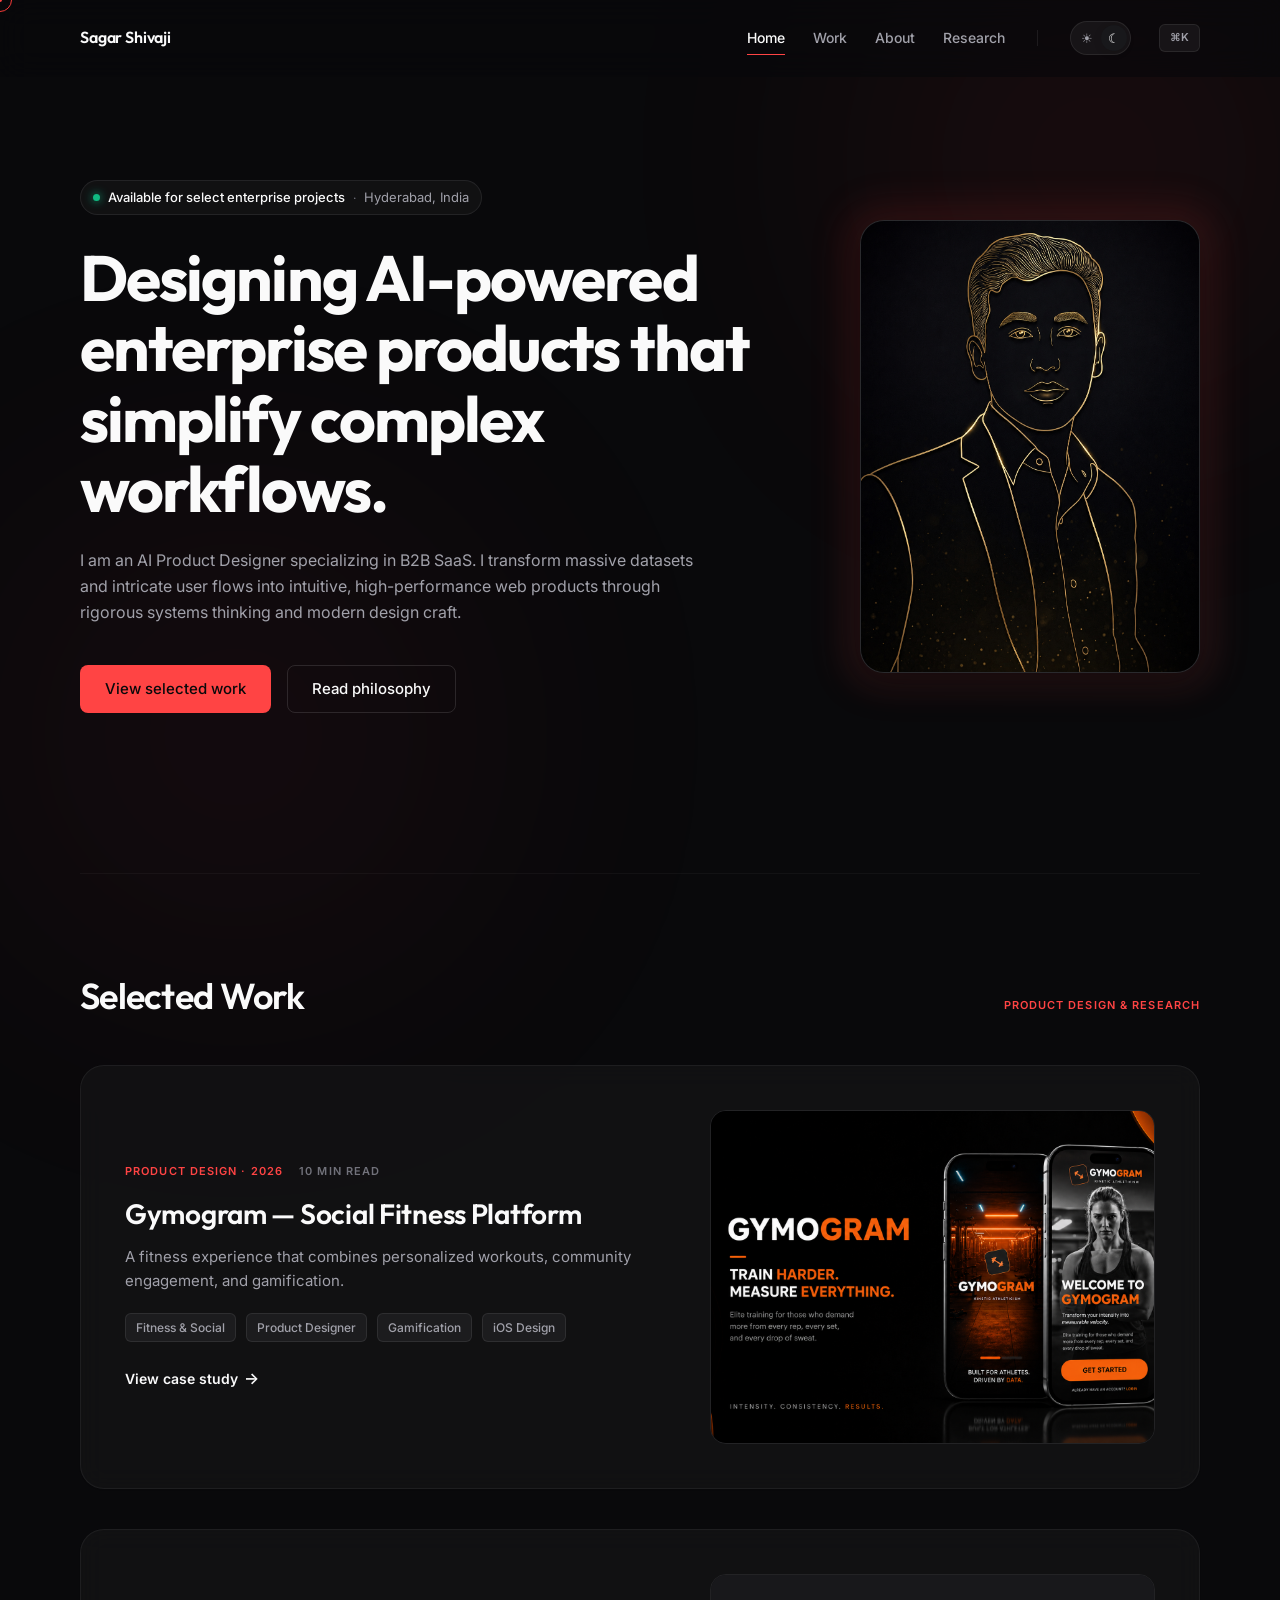
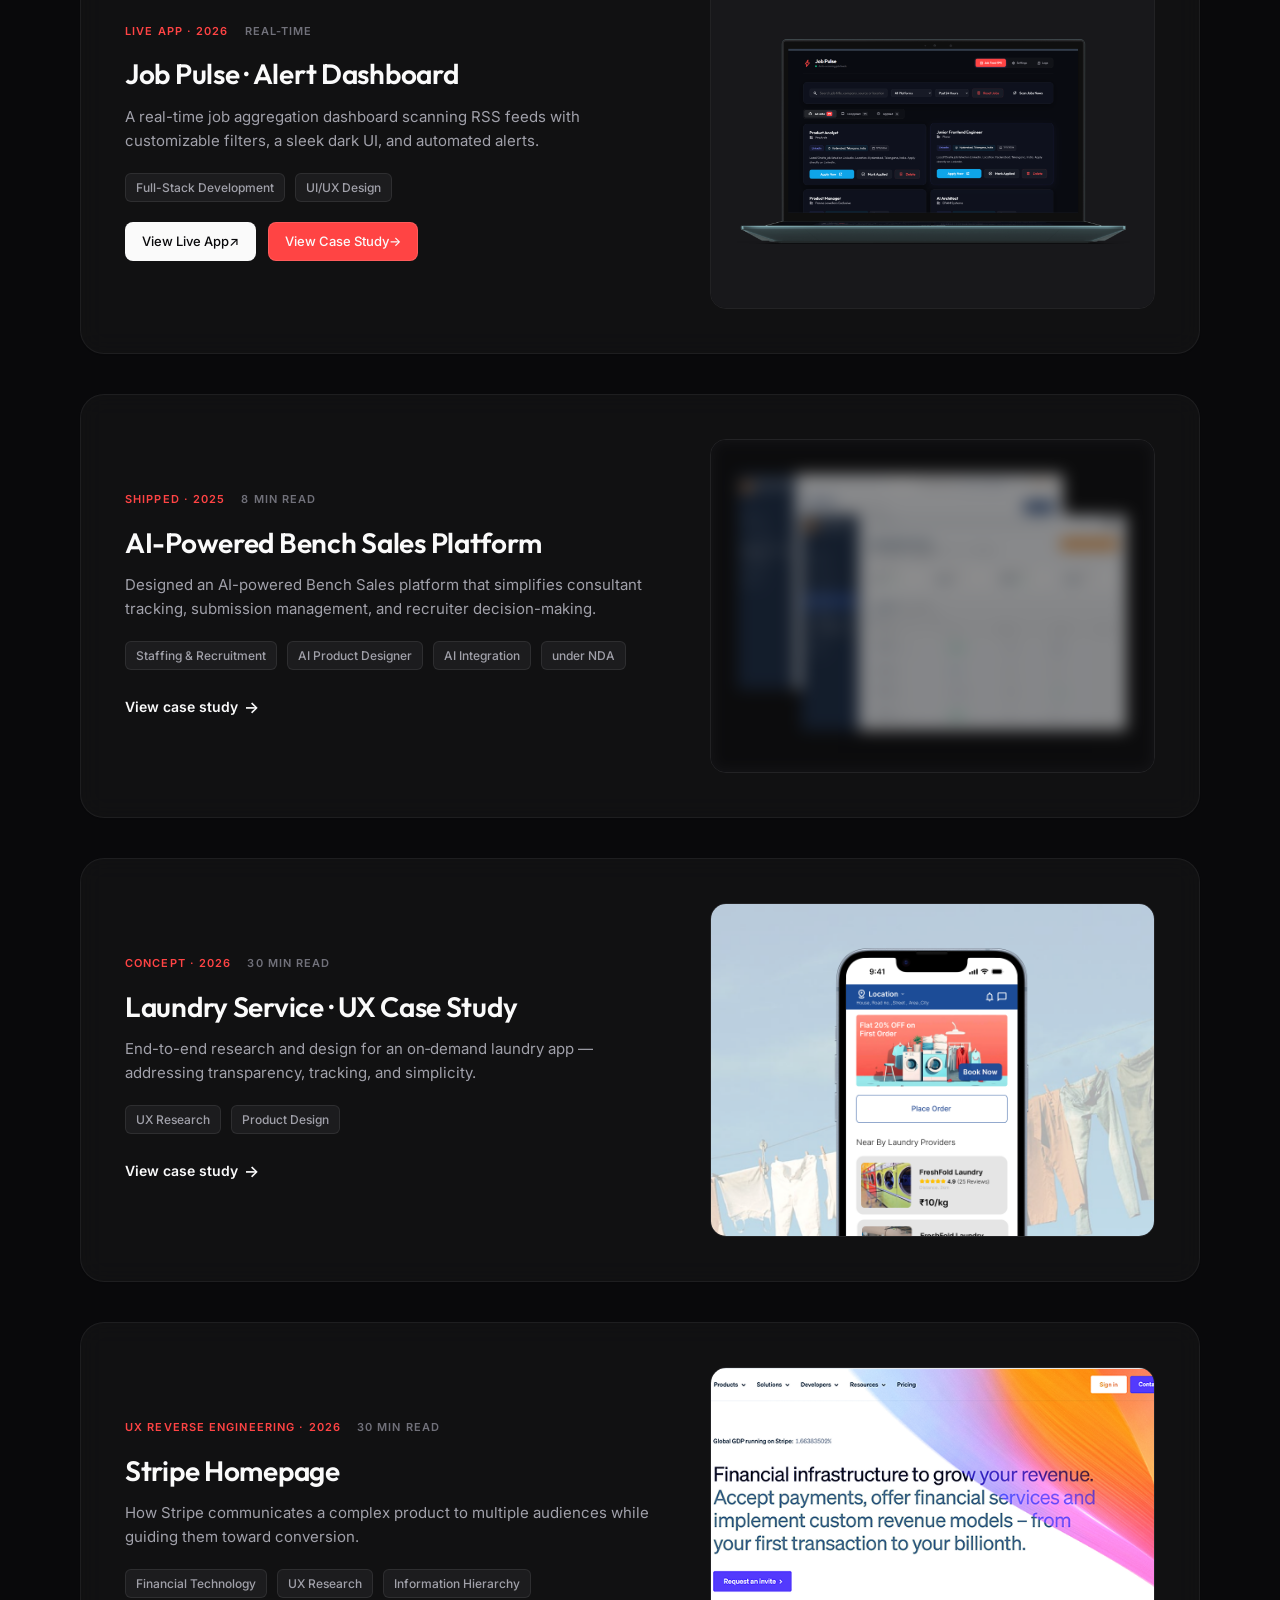
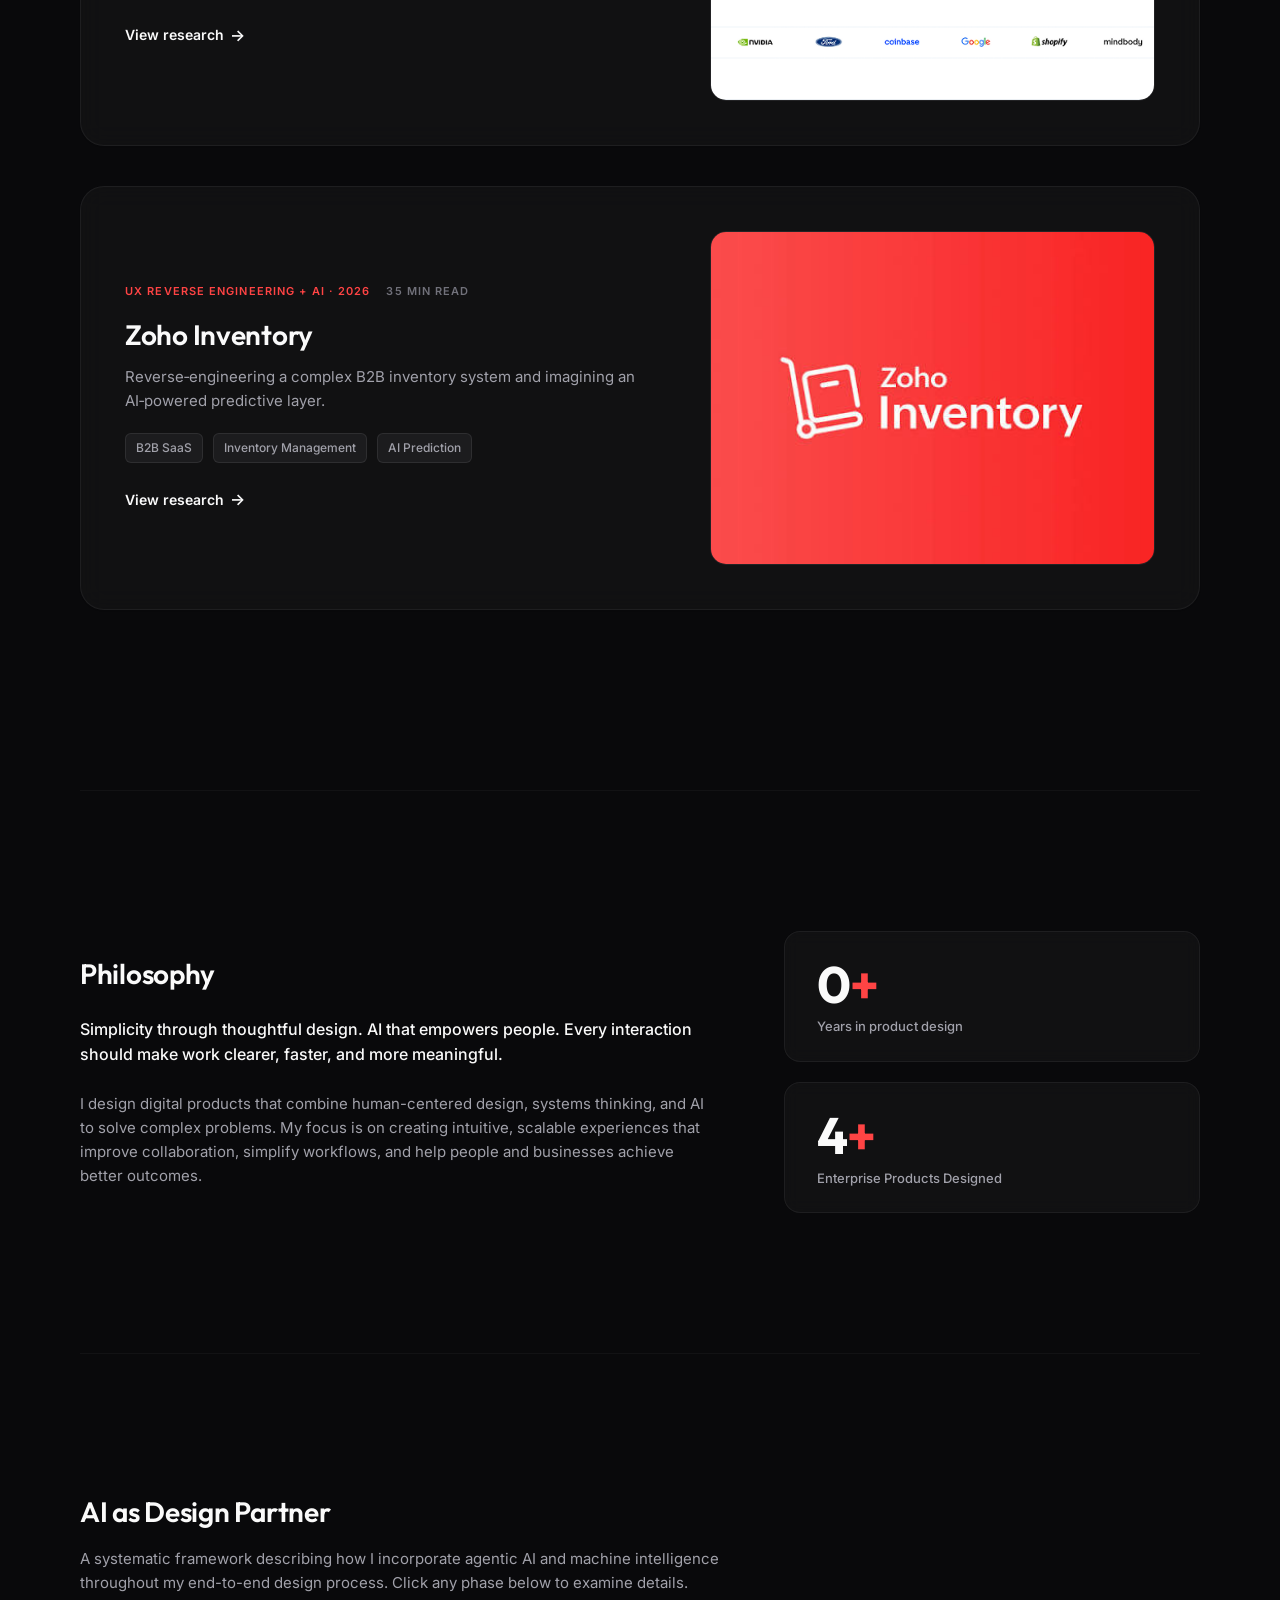
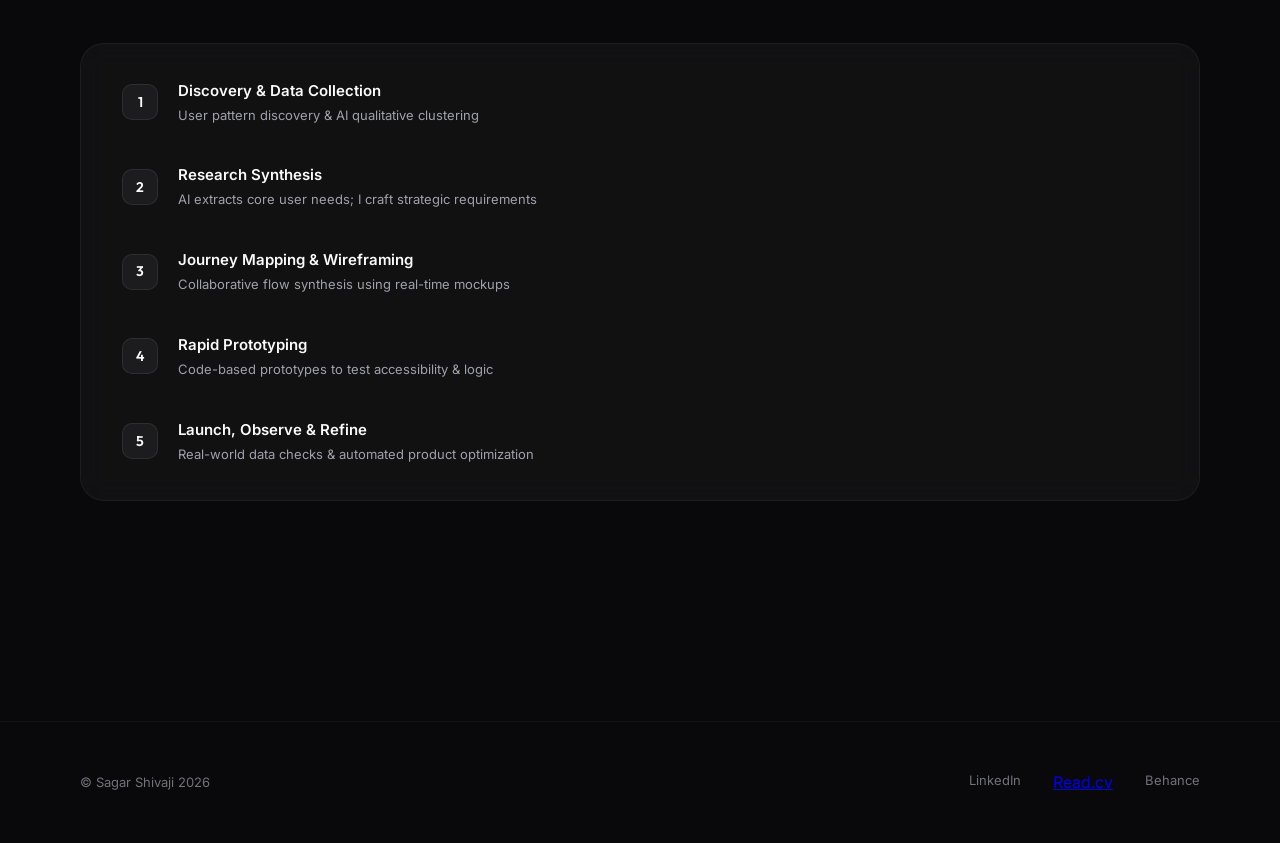
==== commit 84c002de: "added resume link" ====
--- a/index.html
+++ b/index.html
@@ -28,7 +28,7 @@
     <a href="work.html">Work</a>
     <a href="about.html">About</a>
     <a href="research.html">Research</a>
-    <a href="https://drive.google.com/file/d/1omRwBxiVvXAOk9VDr32E-N42kdvG65BI/view" target="_blank" rel="noopener noreferrer">Resume</a>
+    <a href="https://drive.google.com/file/d/1omRwBxiVvXAOk9VDr32E-N42kdvG65BI/view" target="_blank">Resume</a>
     <div class="mobile-theme-section">
       <span class="small font-medium">Theme</span>
       <div class="theme-toggle" id="themeToggleMobile" title="Toggle theme">
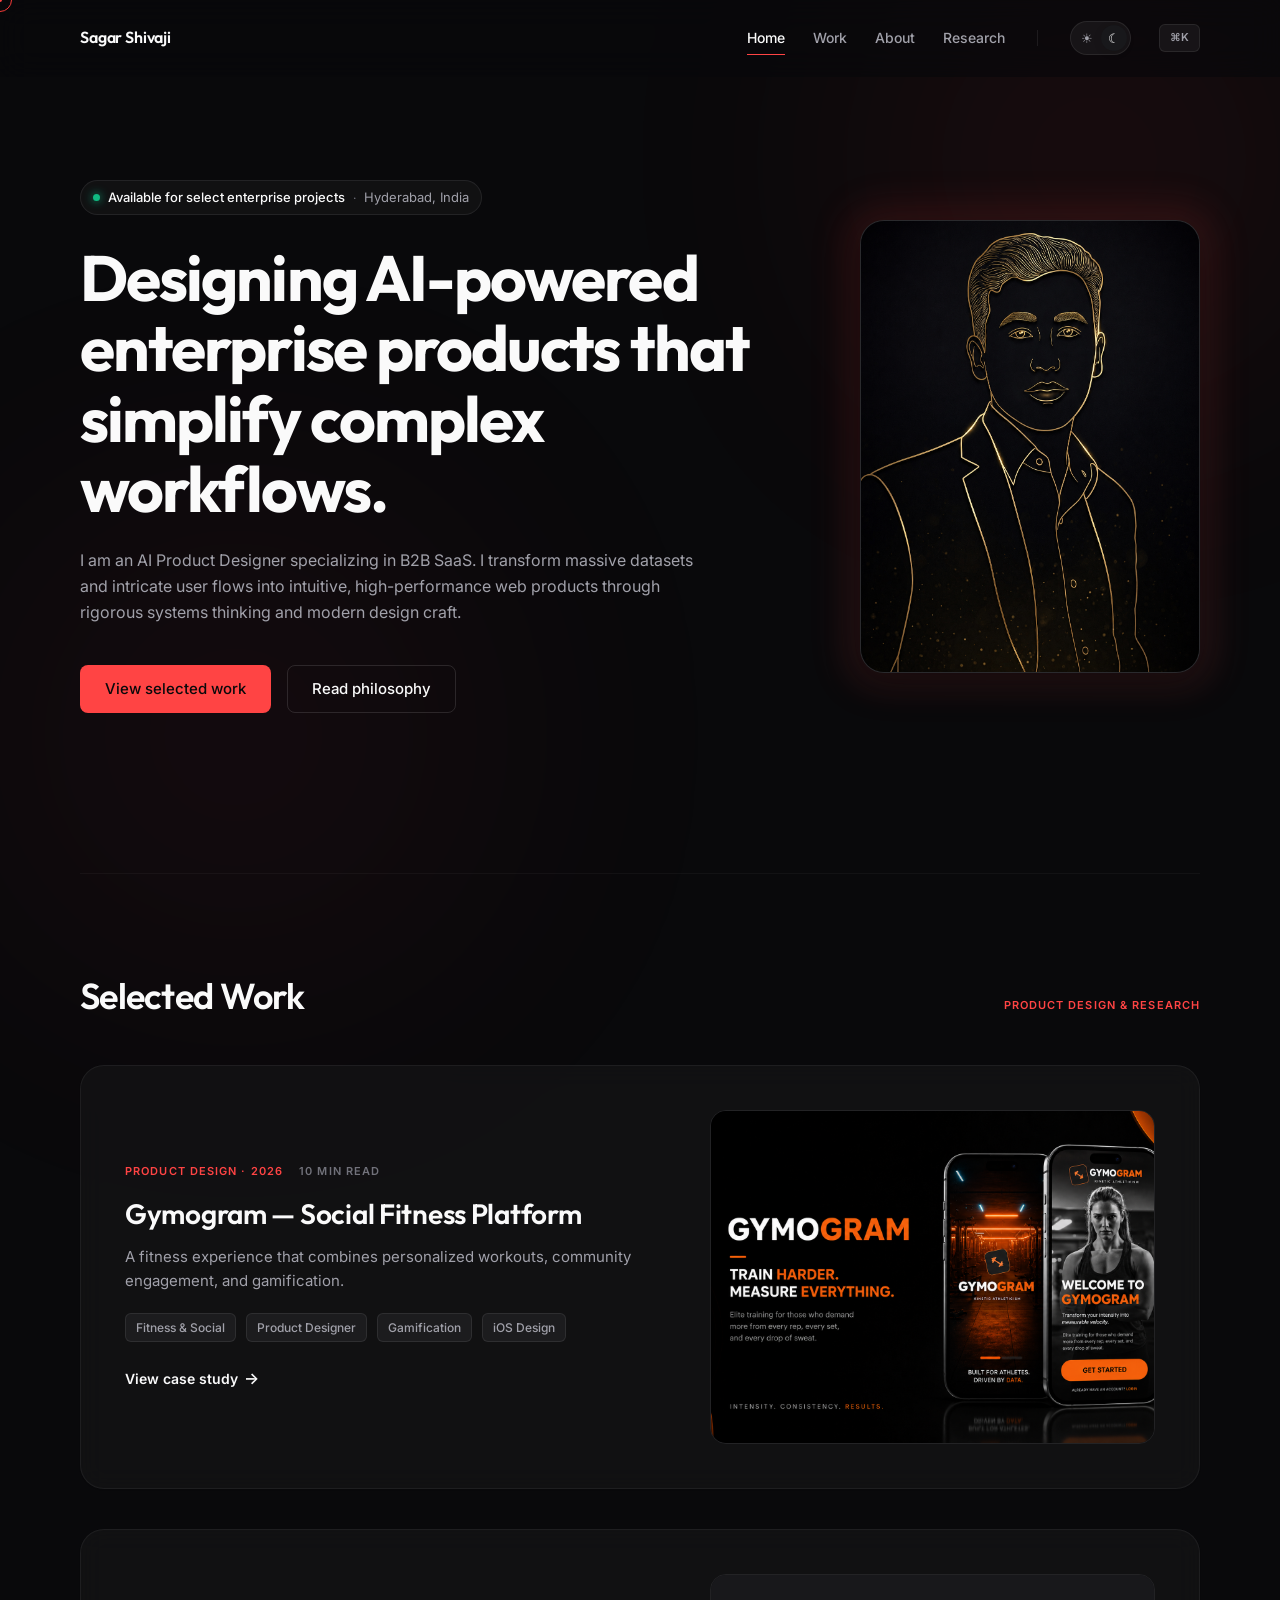
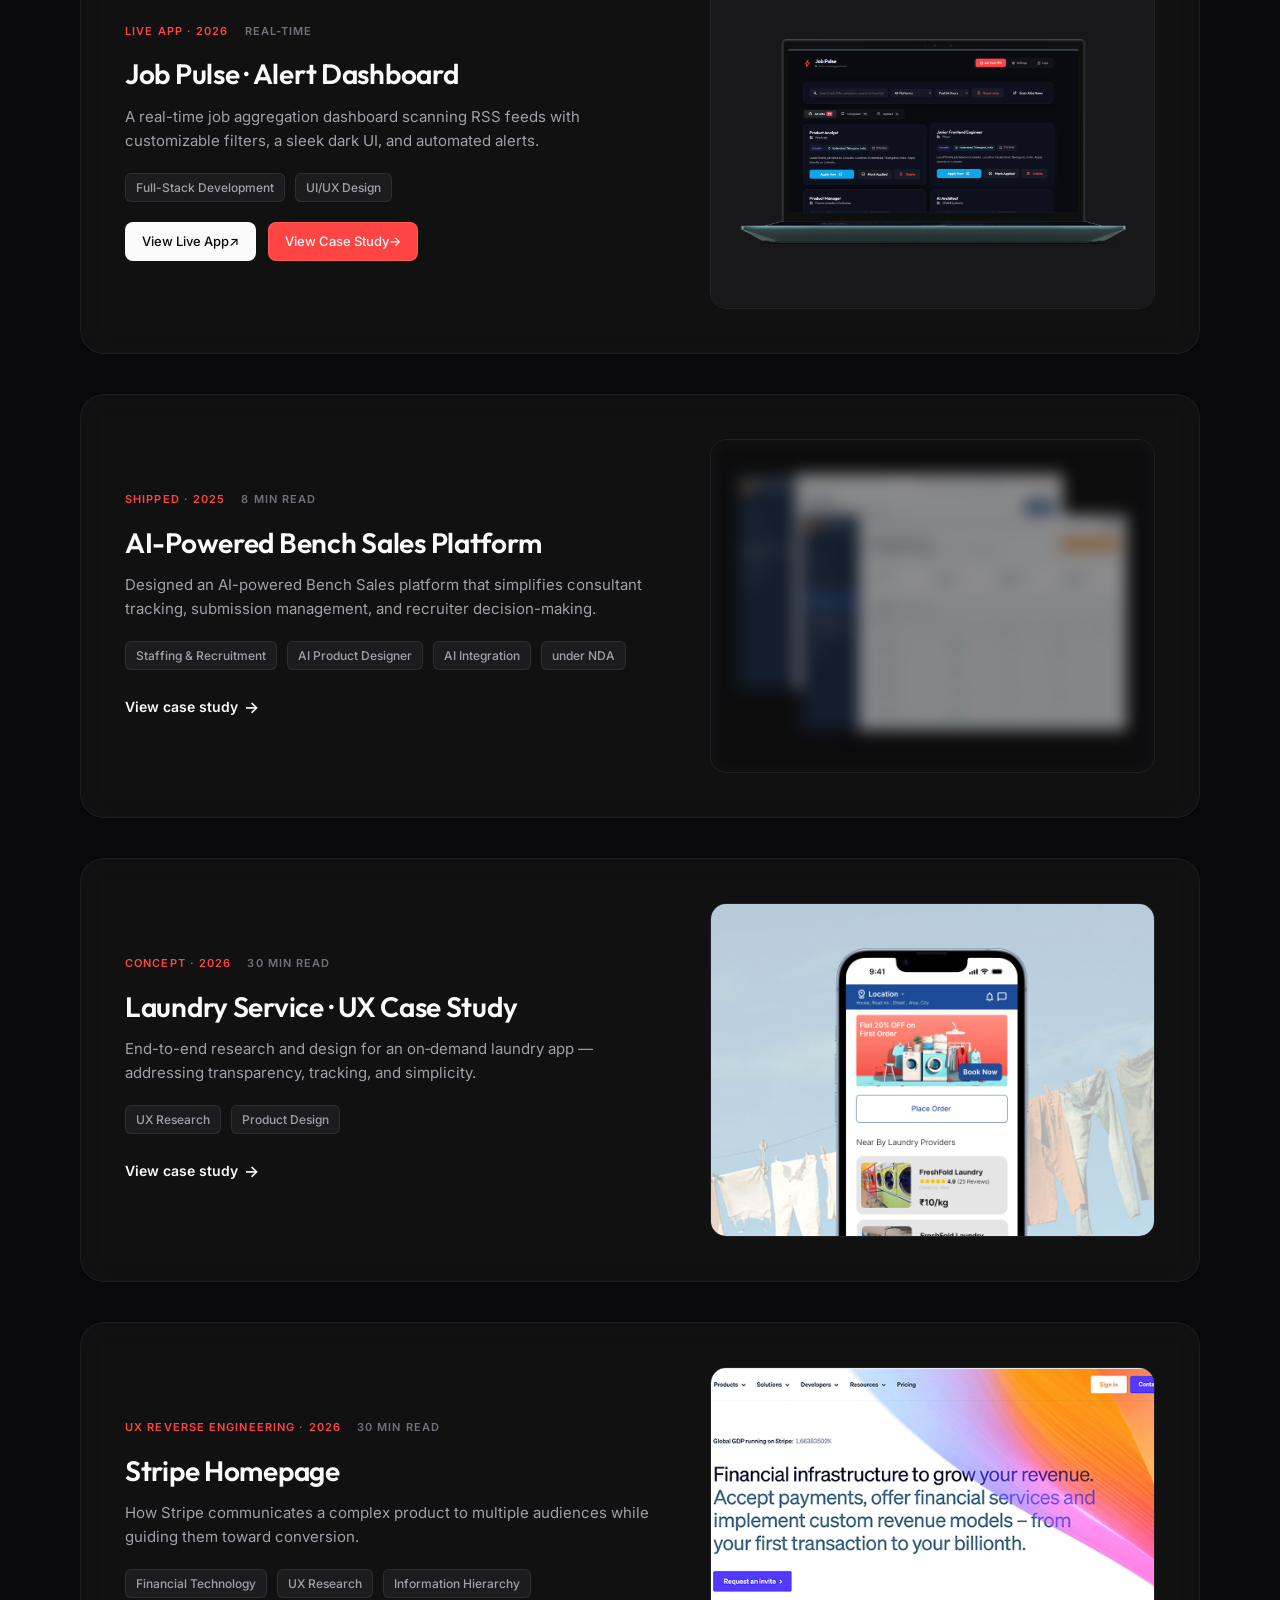
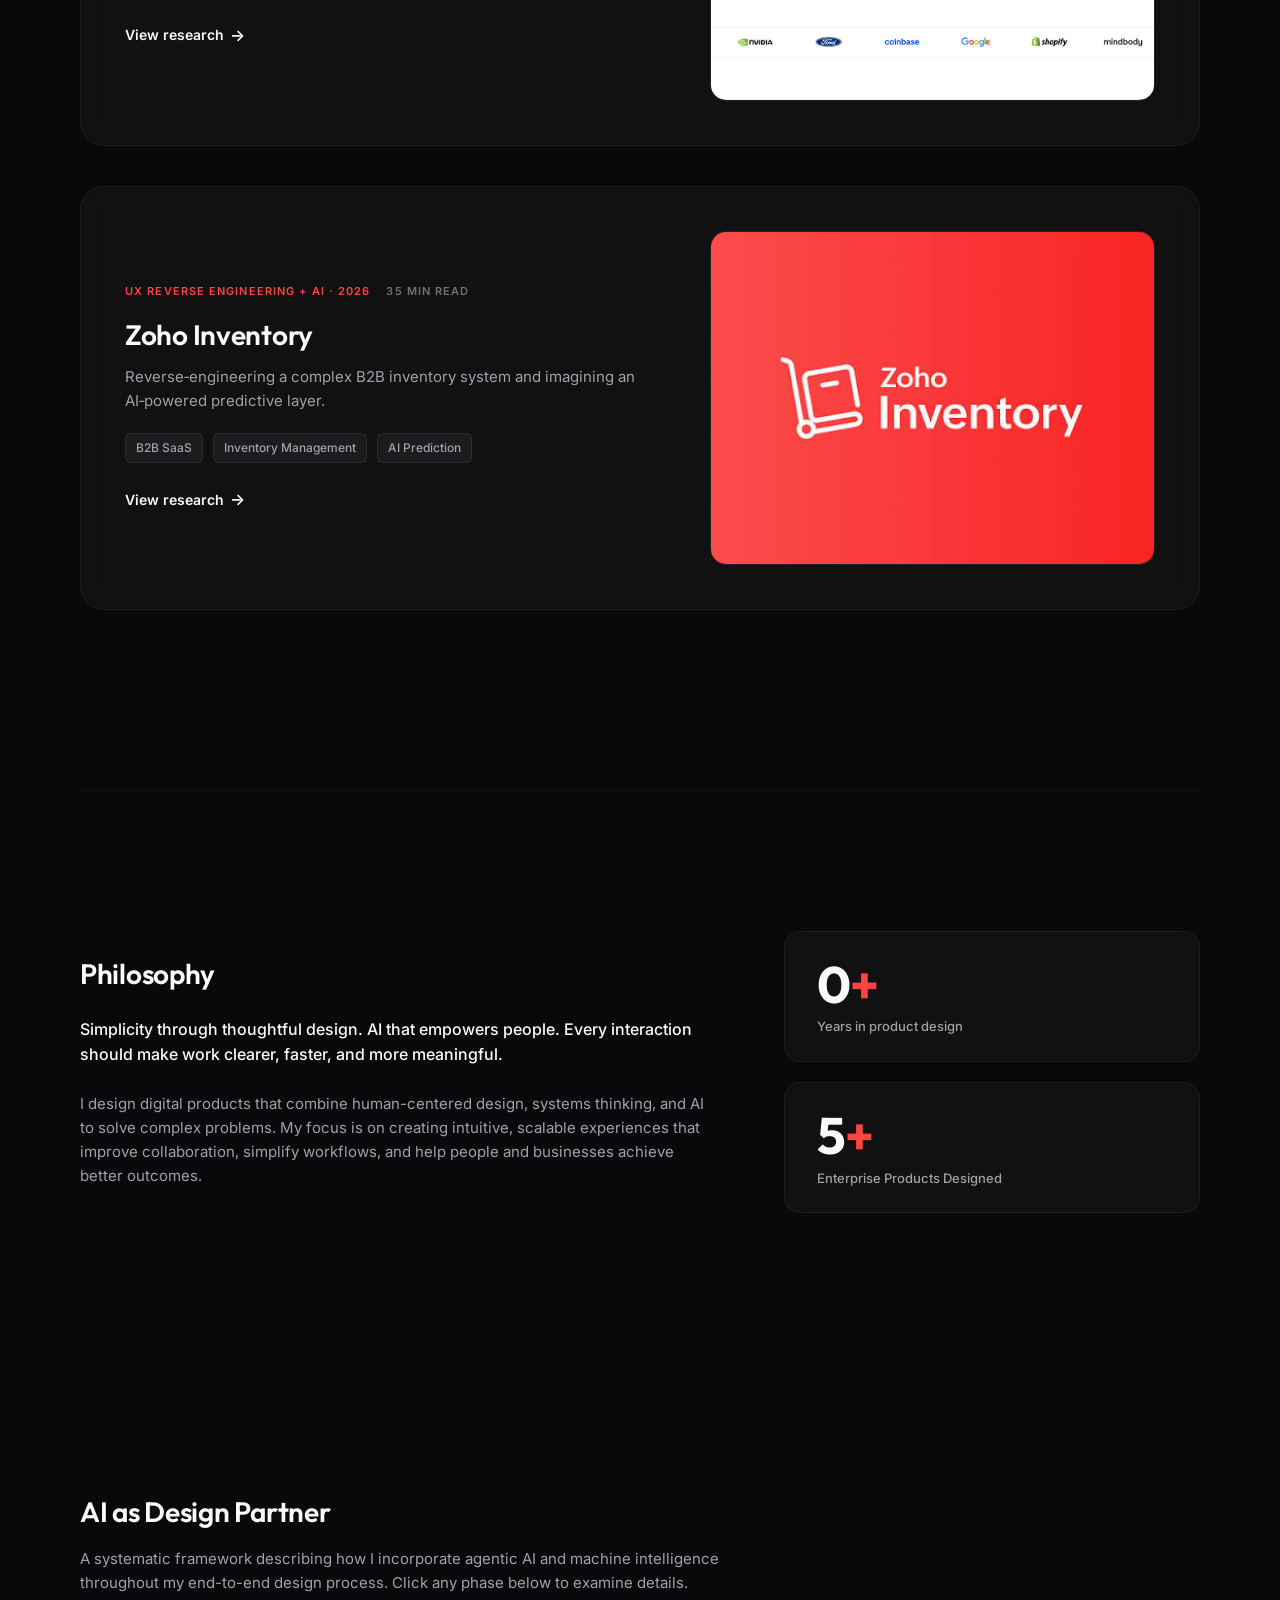
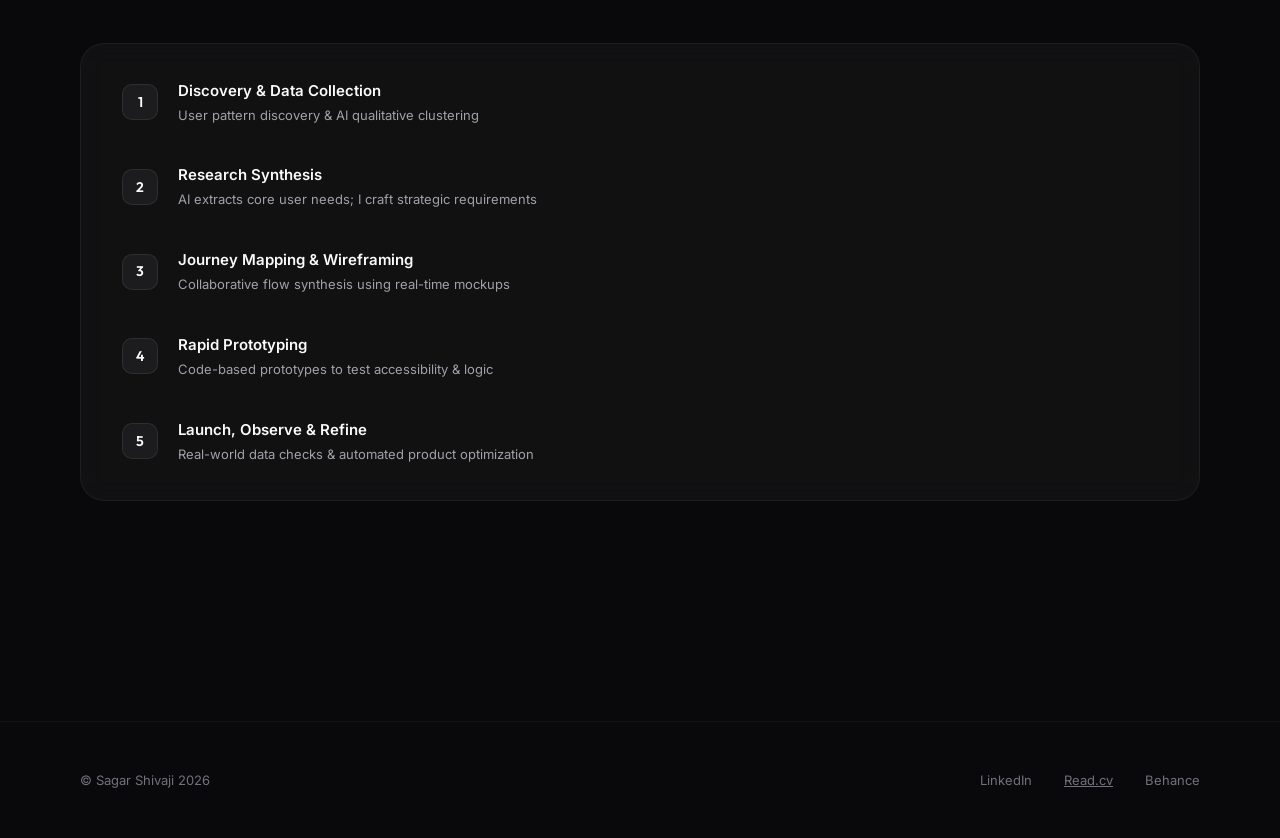
==== commit 0a3d5854: "added resume link" ====
--- a/index.html
+++ b/index.html
@@ -28,9 +28,7 @@
     <a href="work.html">Work</a>
     <a href="about.html">About</a>
     <a href="research.html">Research</a>
-    <a href="https://drive.google.com/file/d/1omRwBxiVvXAOk9VDr32E-N42kdvG65BI/view" target="_blank">Resume</a>
-    <div class="mobile-theme-section">
-      <span class="small font-medium">Theme</span>
+    
       <div class="theme-toggle" id="themeToggleMobile" title="Toggle theme">
         <button class="theme-toggle-btn" data-theme="light" aria-label="Light mode">☀</button>
         <button class="theme-toggle-btn active" data-theme="dark" aria-label="Dark mode">☾</button>
@@ -469,7 +467,7 @@
         <span class="small text-tertiary">© Sagar Shivaji 2026</span>
         <div class="footer-links">
           <a href="https://www.linkedin.com/in/sagar-shivaji-090904262/" class="small text-tertiary footer-link" target="_blank" rel="noopener">LinkedIn</a>
-          <a href="https://drive.google.com/file/d/1omRwBxiVvXAOk9VDr32E-N42kdvG65BI/viewclass="small text-tertiary footer-lin" target="_blank" rel="noopener">Read.cv</a>
+          <a href="https://drive.google.com/file/d/1omRwBxiVvXAOk9VDr32E-N42kdvG65BI/view" class="small text-tertiary footer-lin" target="_blank" rel="noopener">Read.cv</a>
           <a href="https://www.behance.net/sagarshivaji" class="small text-tertiary footer-link" target="_blank" rel="noopener">Behance</a>
         </div>
       </div>
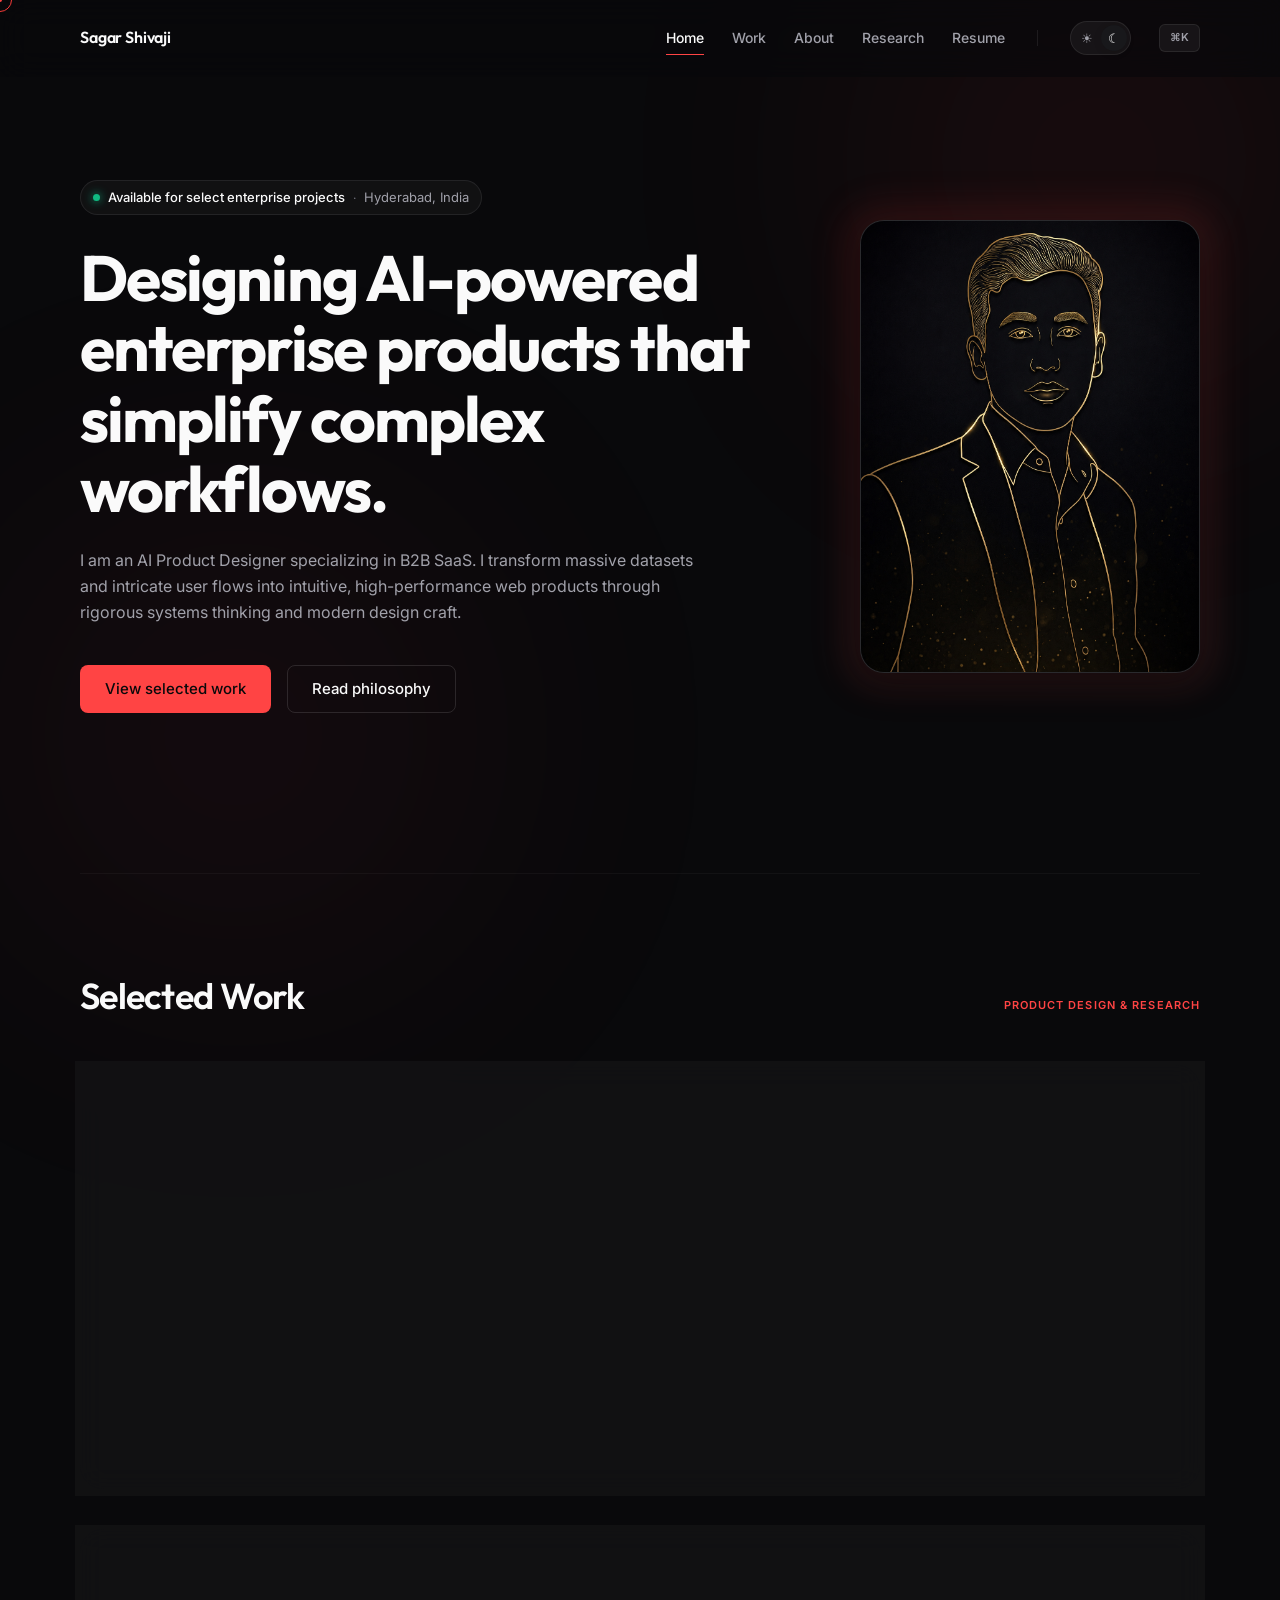
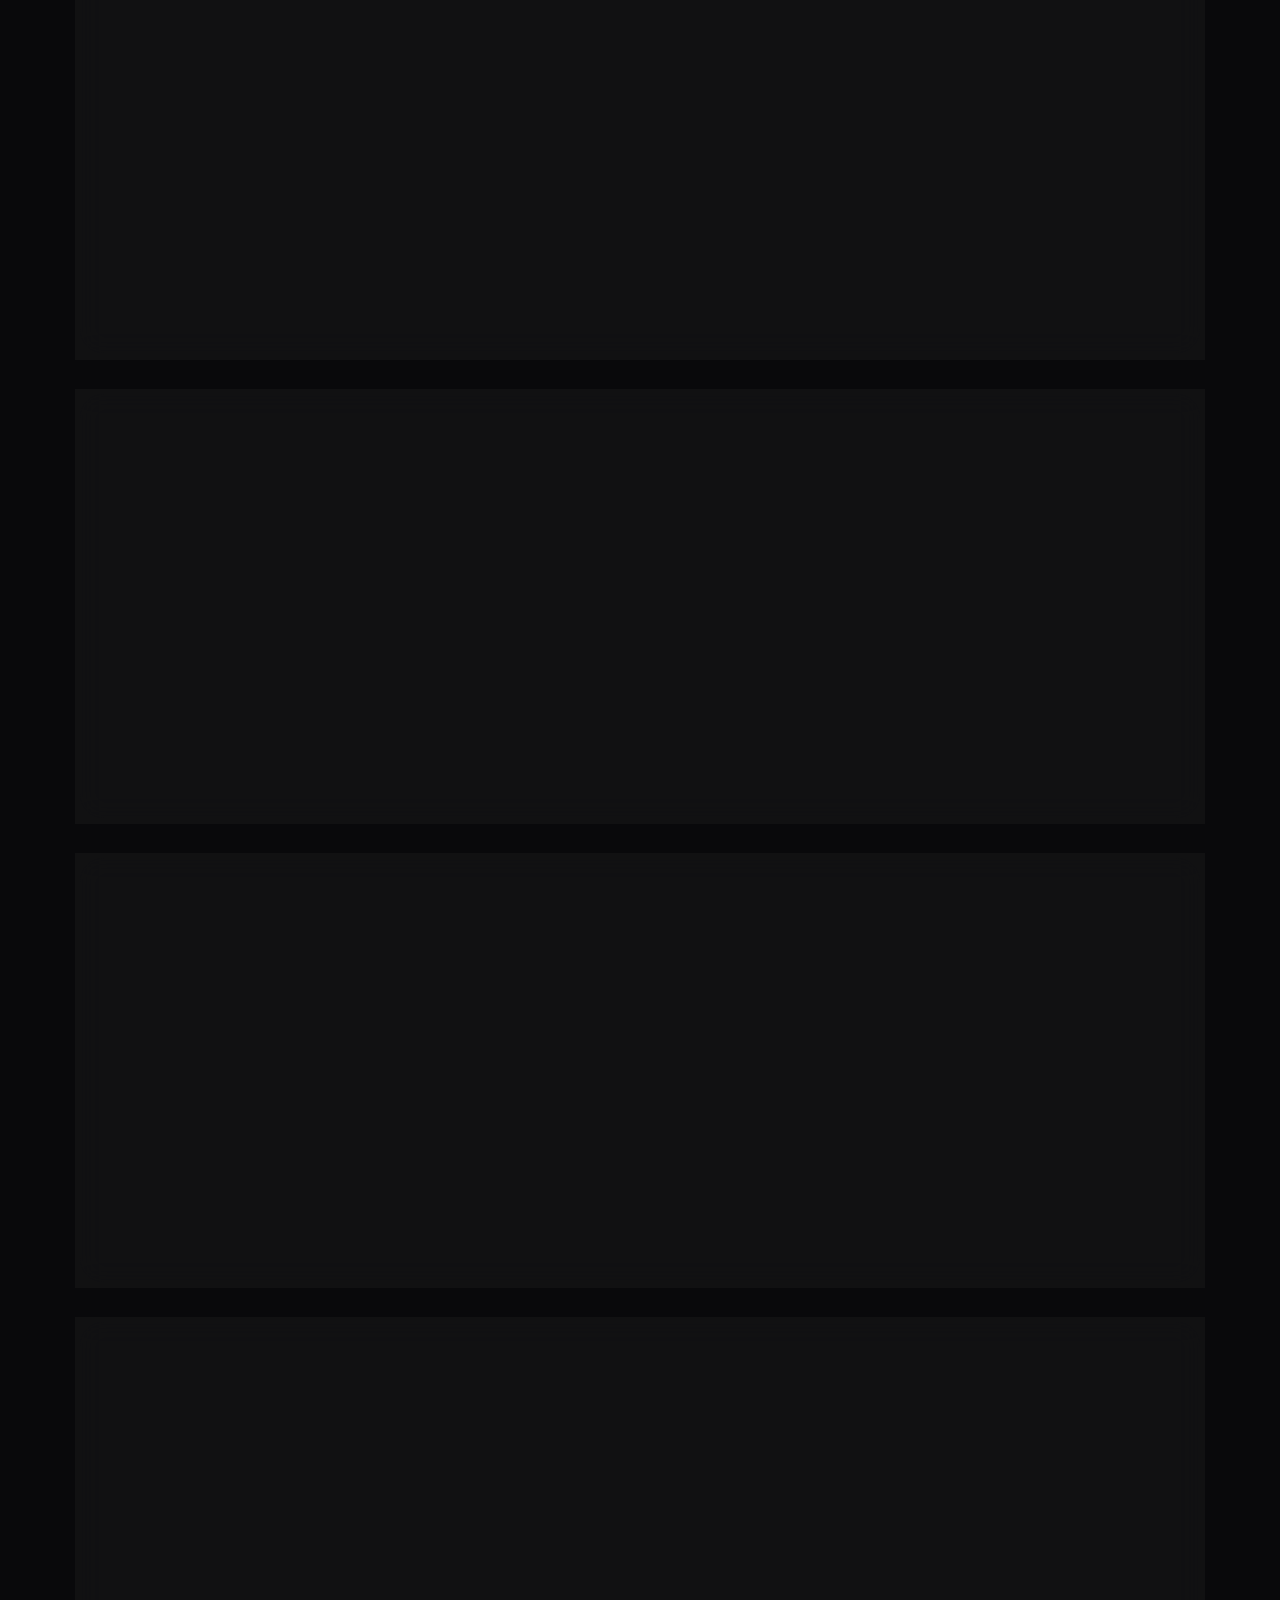
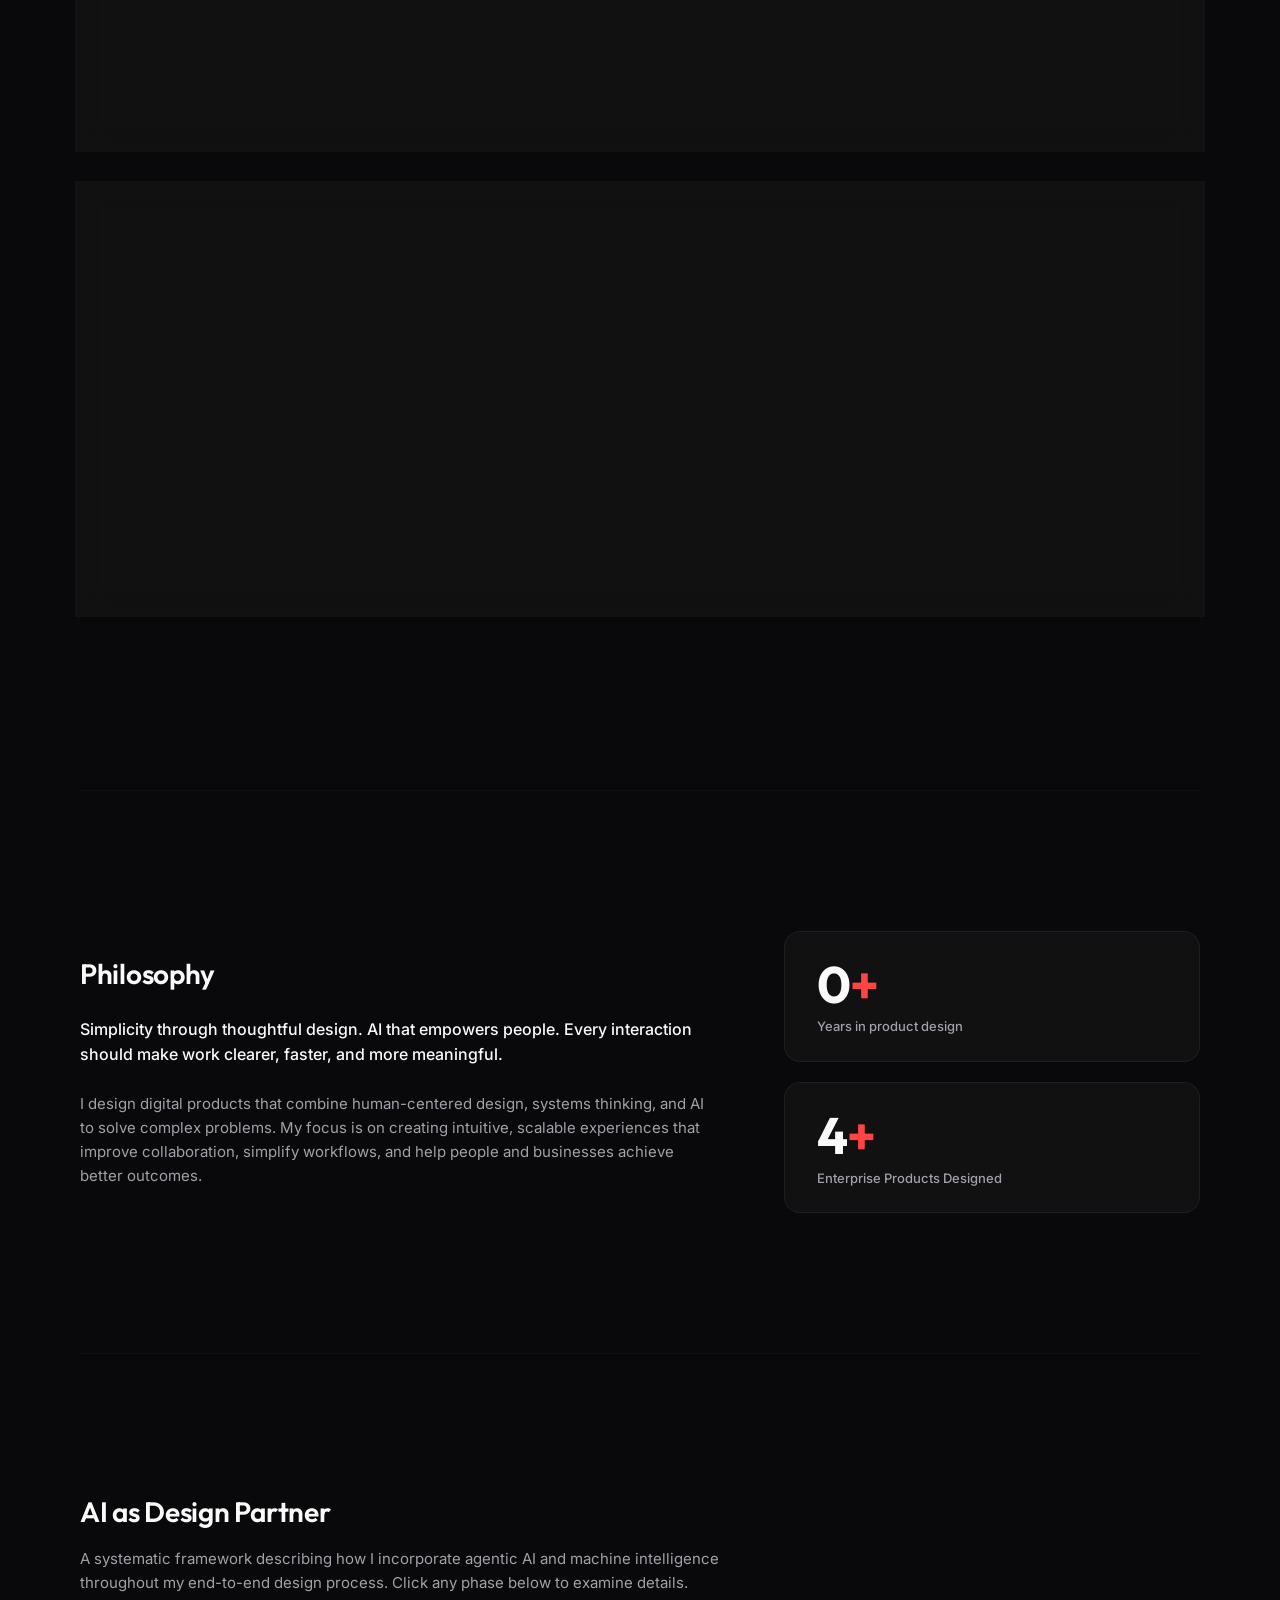
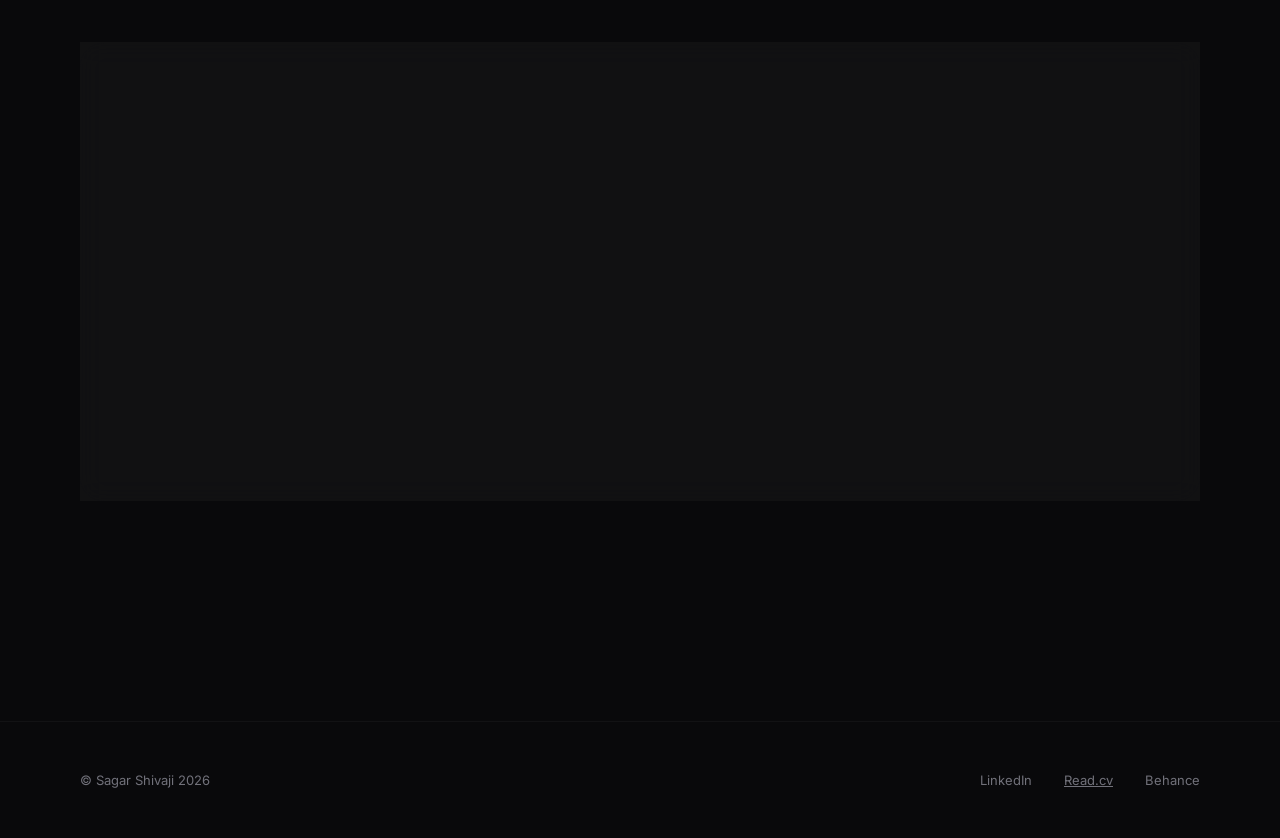
==== commit 179c3b97: "Add link to resume in navigation" ====
--- a/index.html
+++ b/index.html
@@ -102,6 +102,7 @@
         <a href="work.html">Work</a>
         <a href="about.html">About</a>
         <a href="research.html">Research</a>
+        <a href="https://drive.google.com/file/d/1omRwBxiVvXAOk9VDr32E-N42kdvG65BI/view" target="_blank">Resume</a>
         <div class="nav-divider"></div>
         <div class="theme-toggle" id="themeToggle" title="Toggle theme">
           <button class="theme-toggle-btn" data-theme="light" aria-label="Light mode">☀</button>
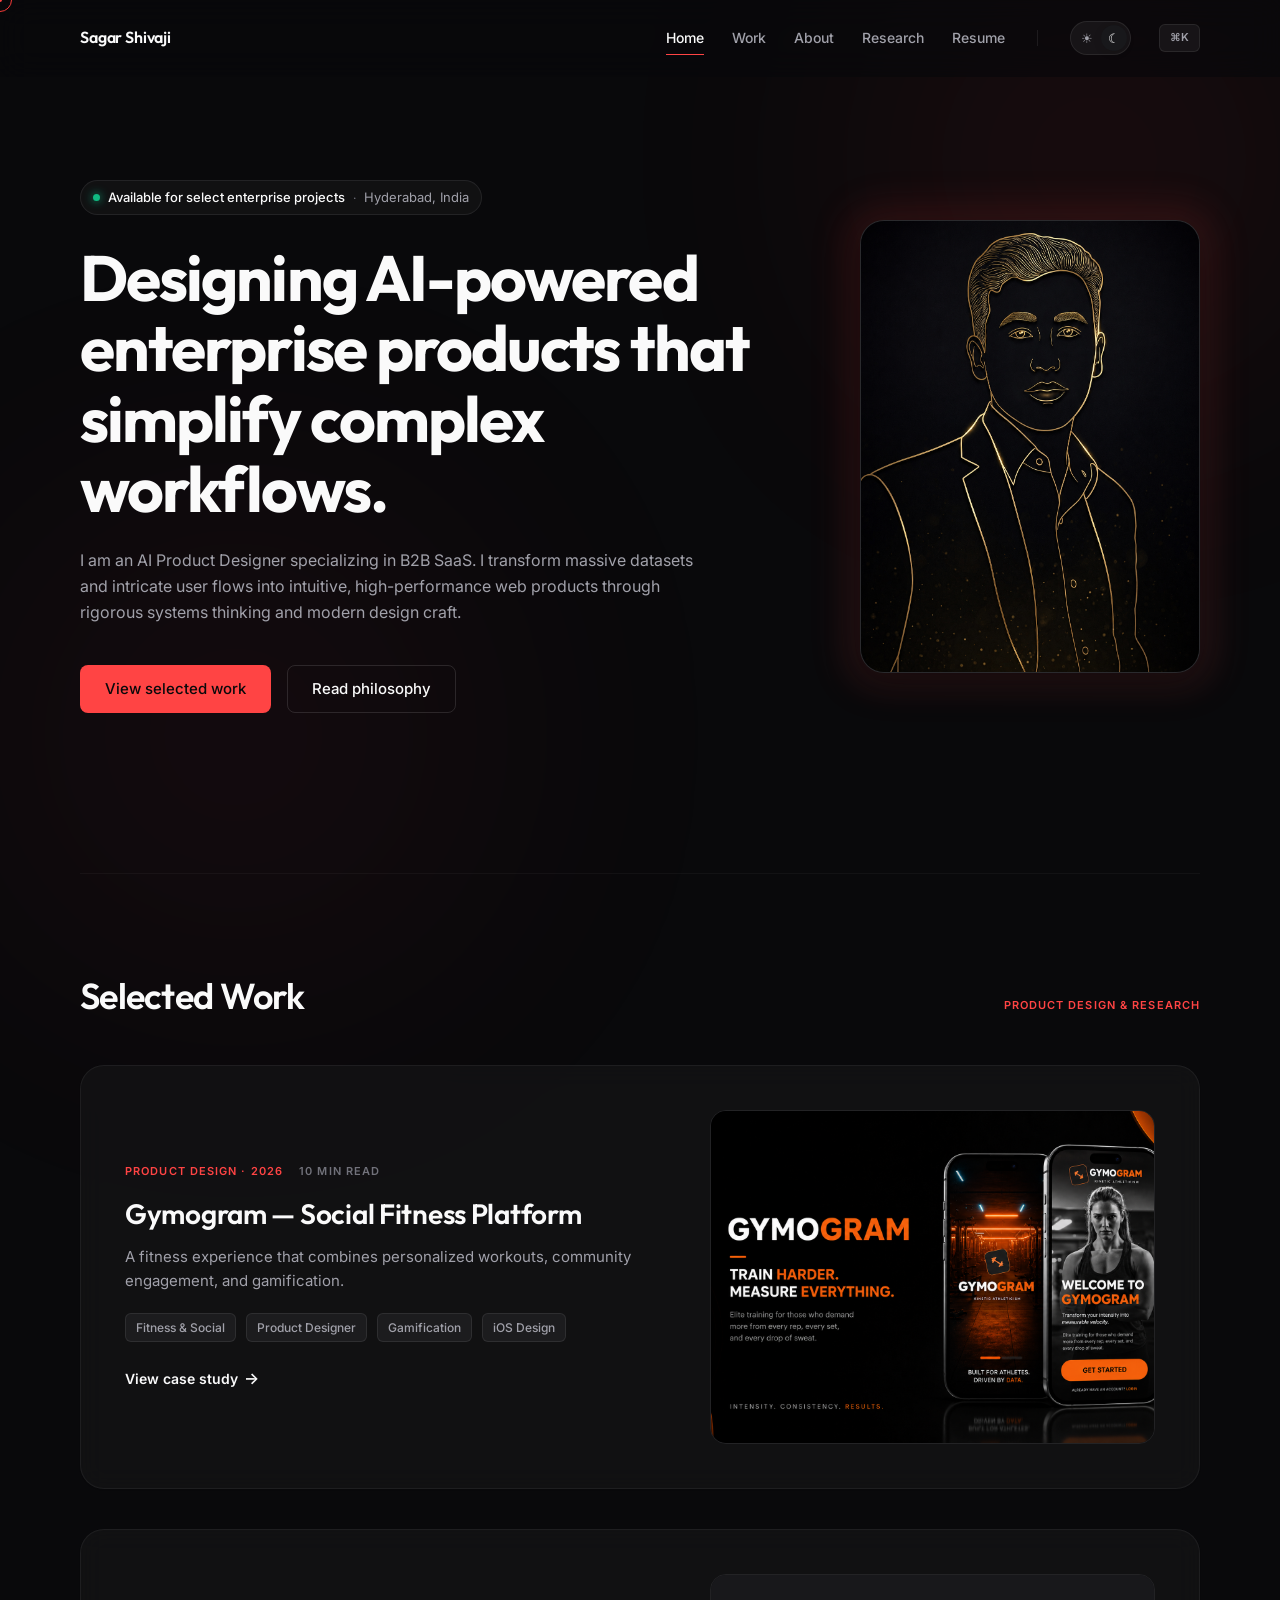
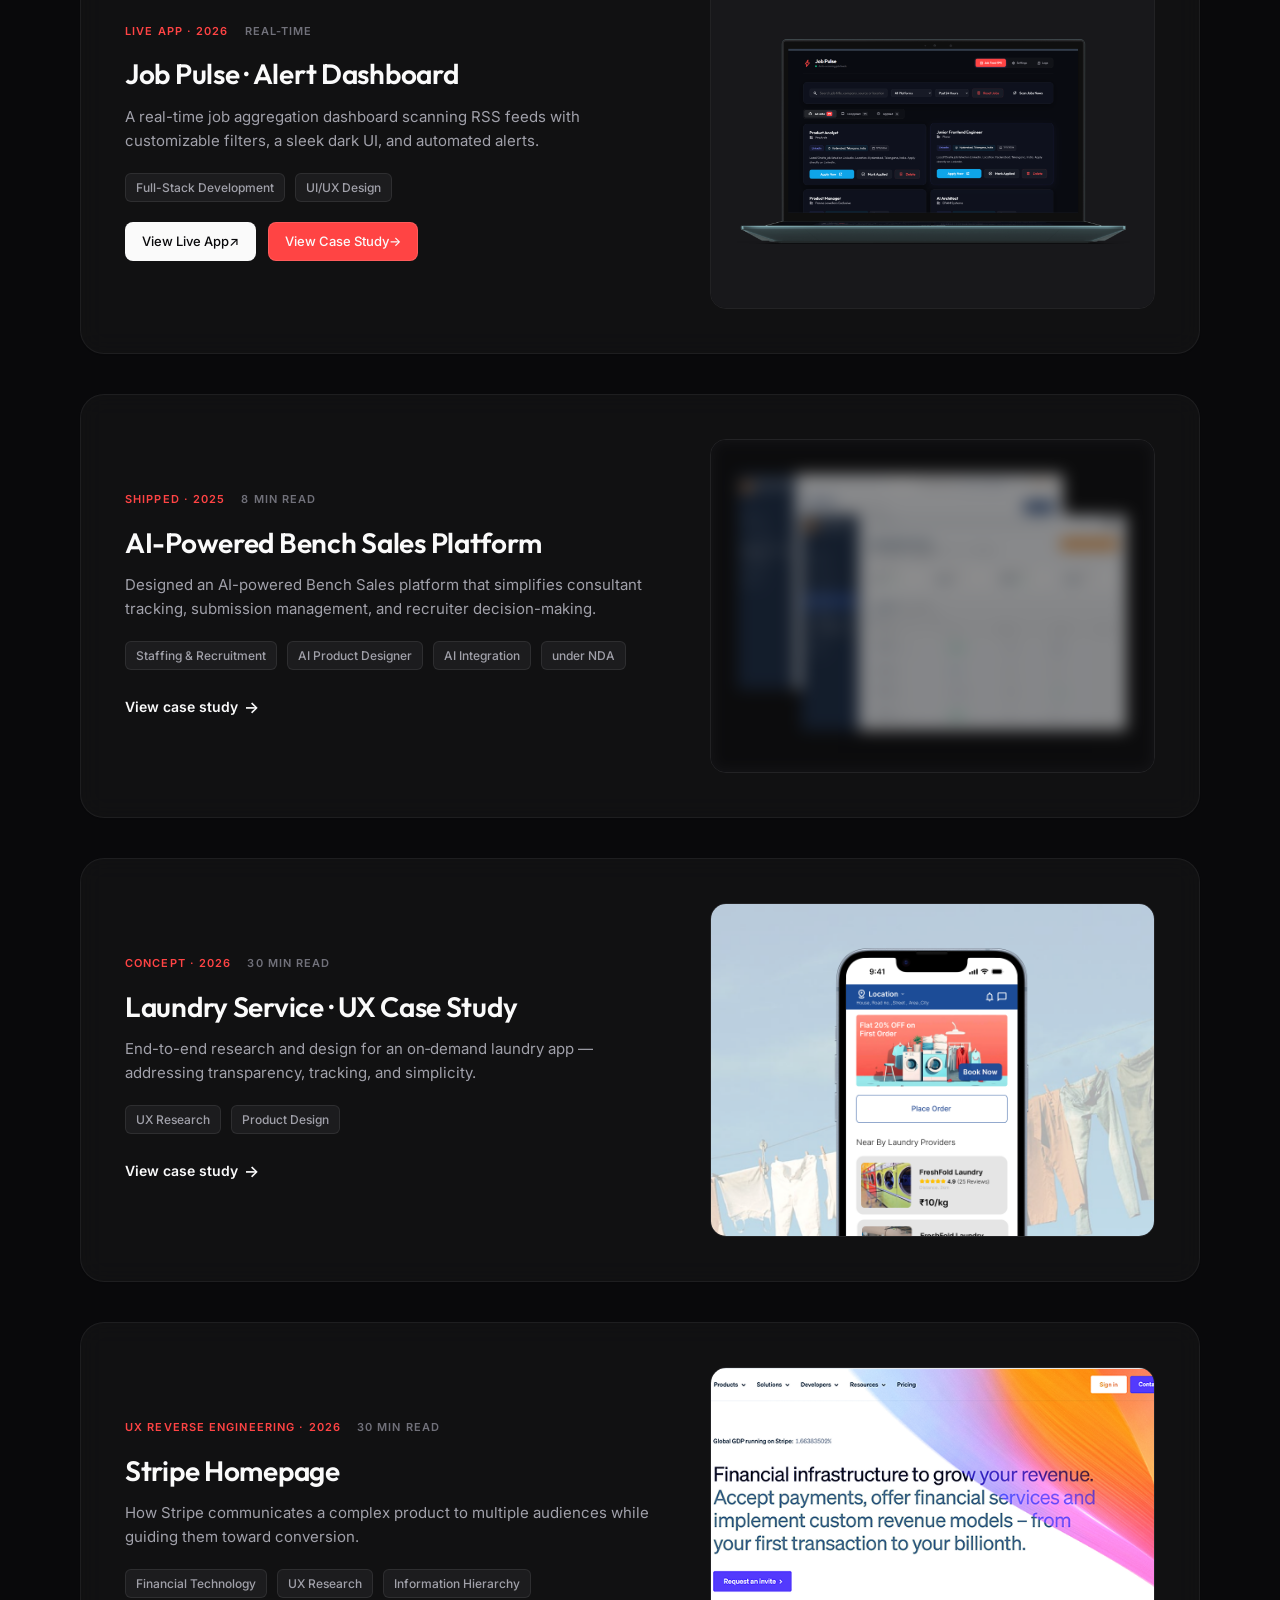
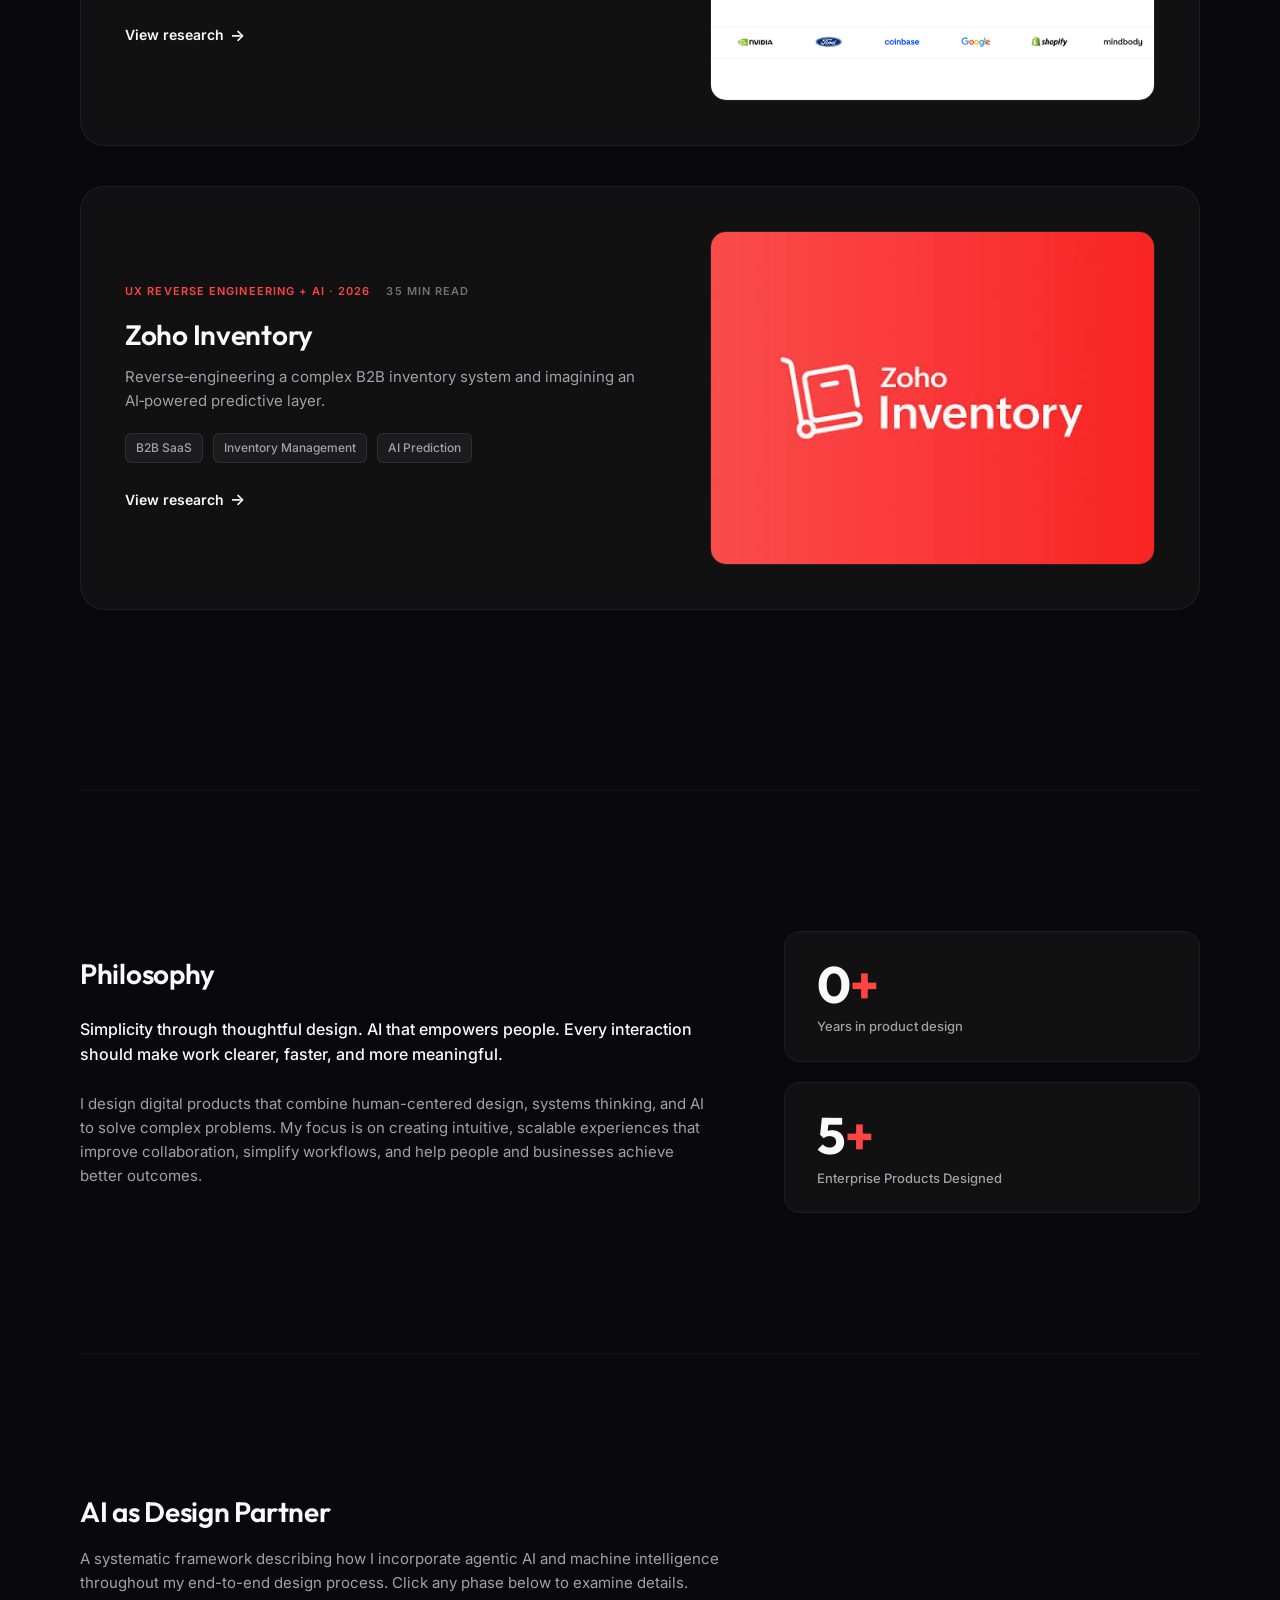
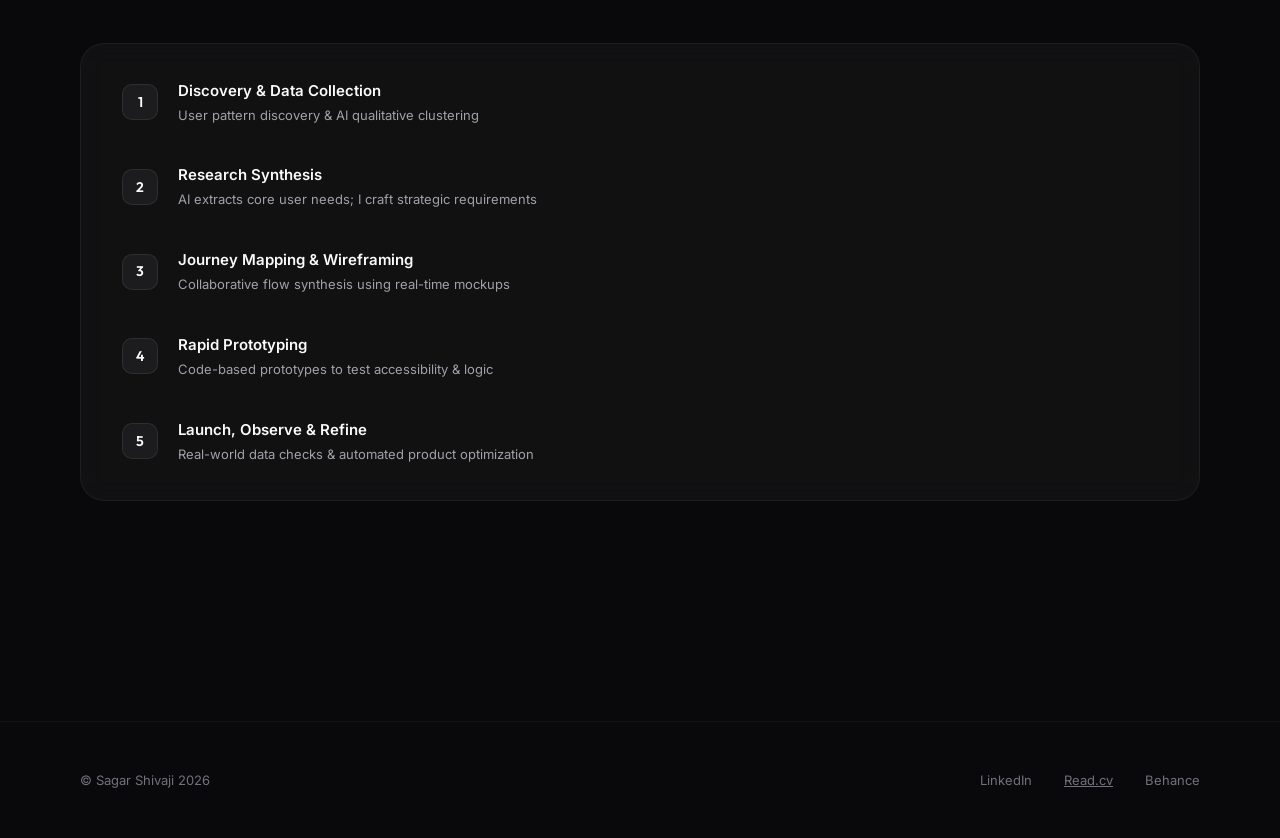
==== commit 812c82d8: "Add link to resume in index.html" ====
--- a/index.html
+++ b/index.html
@@ -28,6 +28,7 @@
     <a href="work.html">Work</a>
     <a href="about.html">About</a>
     <a href="research.html">Research</a>
+    <a href="https://drive.google.com/file/d/1omRwBxiVvXAOk9VDr32E-N42kdvG65BI/view" target="_blank">Resume</a>
     
       <div class="theme-toggle" id="themeToggleMobile" title="Toggle theme">
         <button class="theme-toggle-btn" data-theme="light" aria-label="Light mode">☀</button>
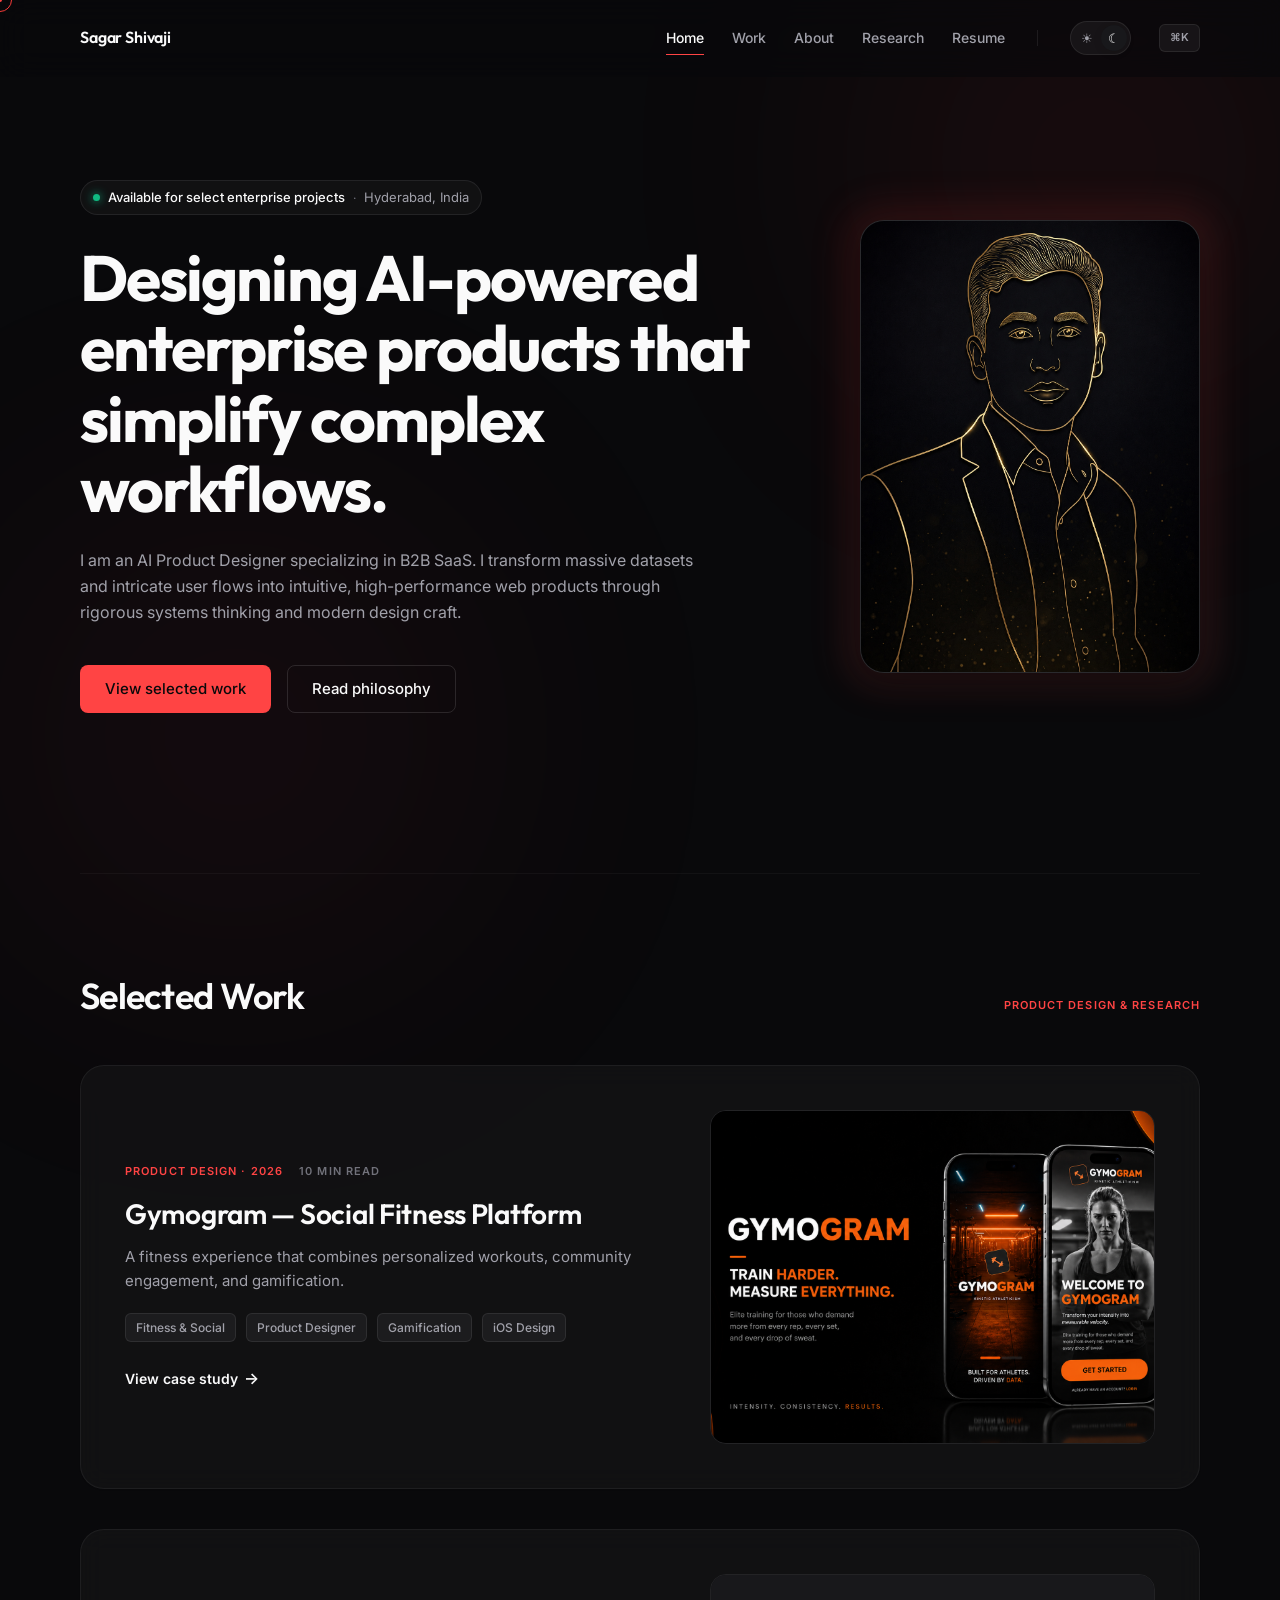
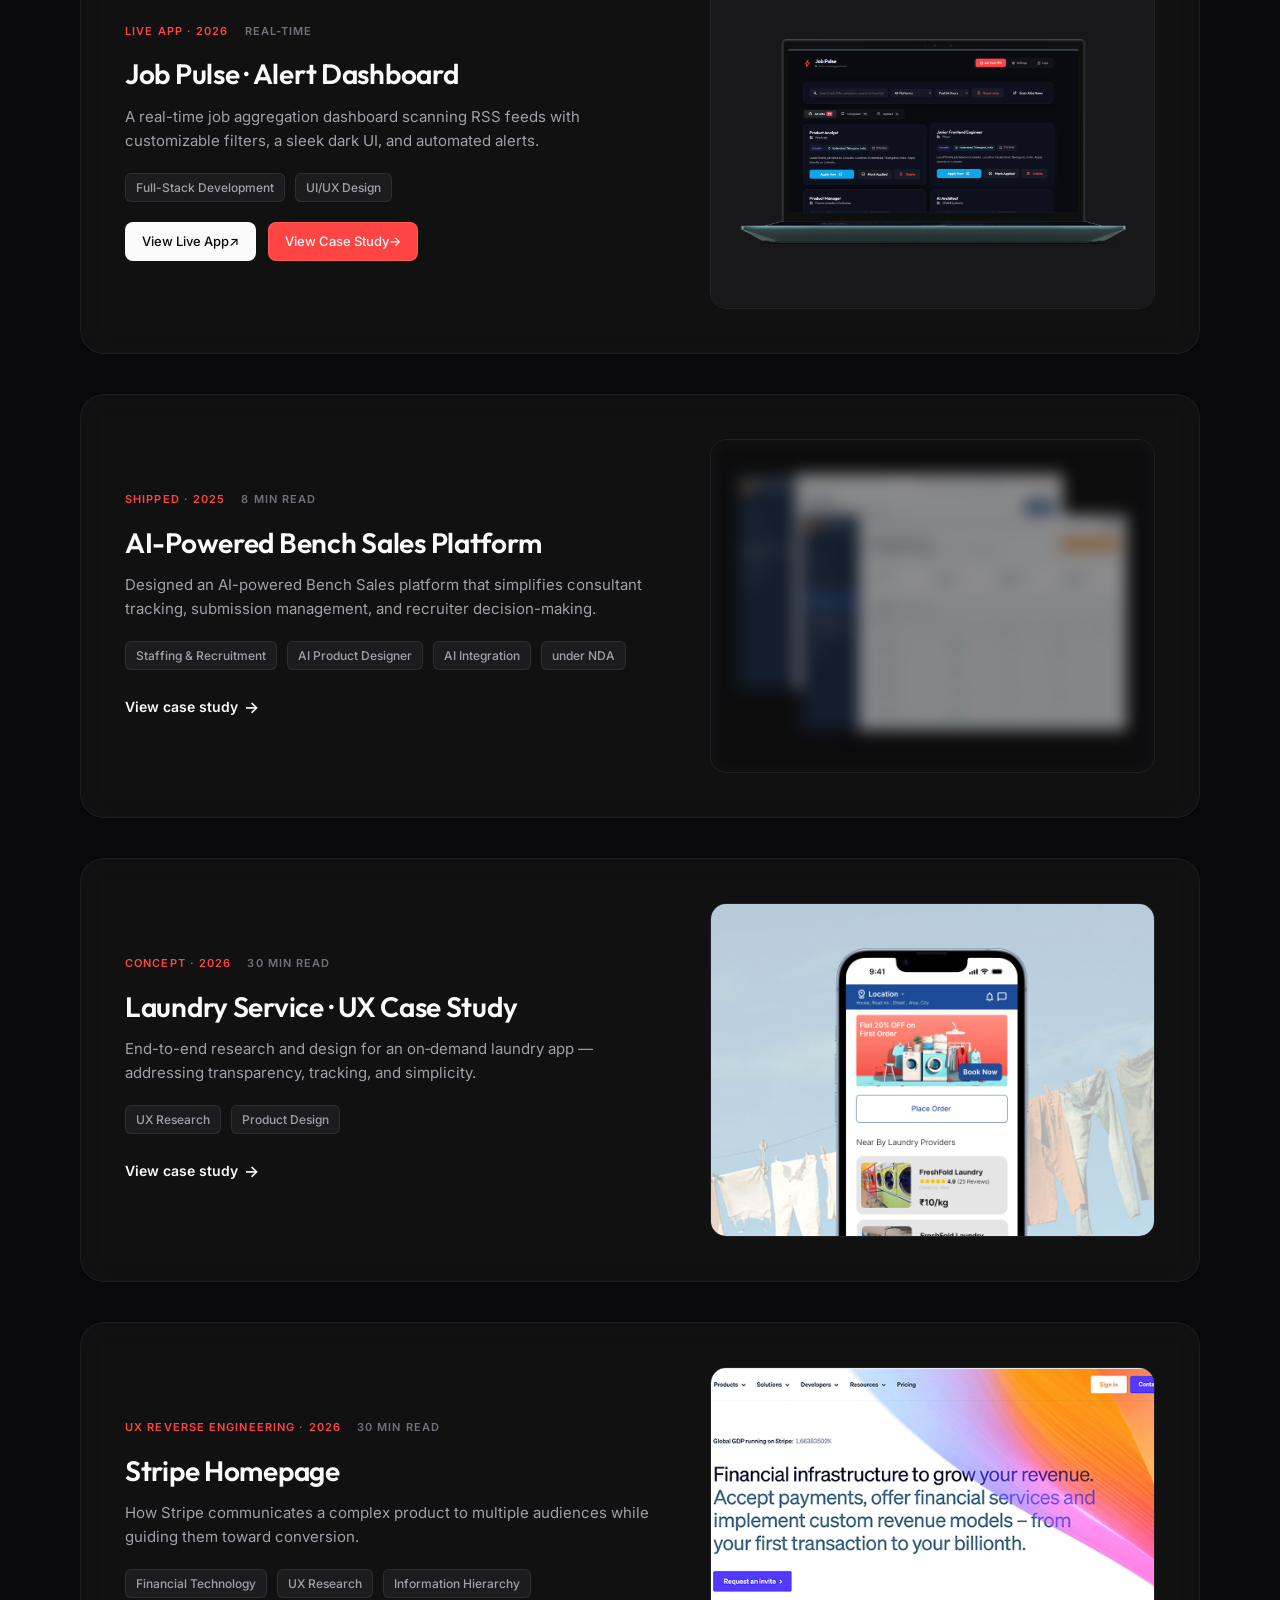
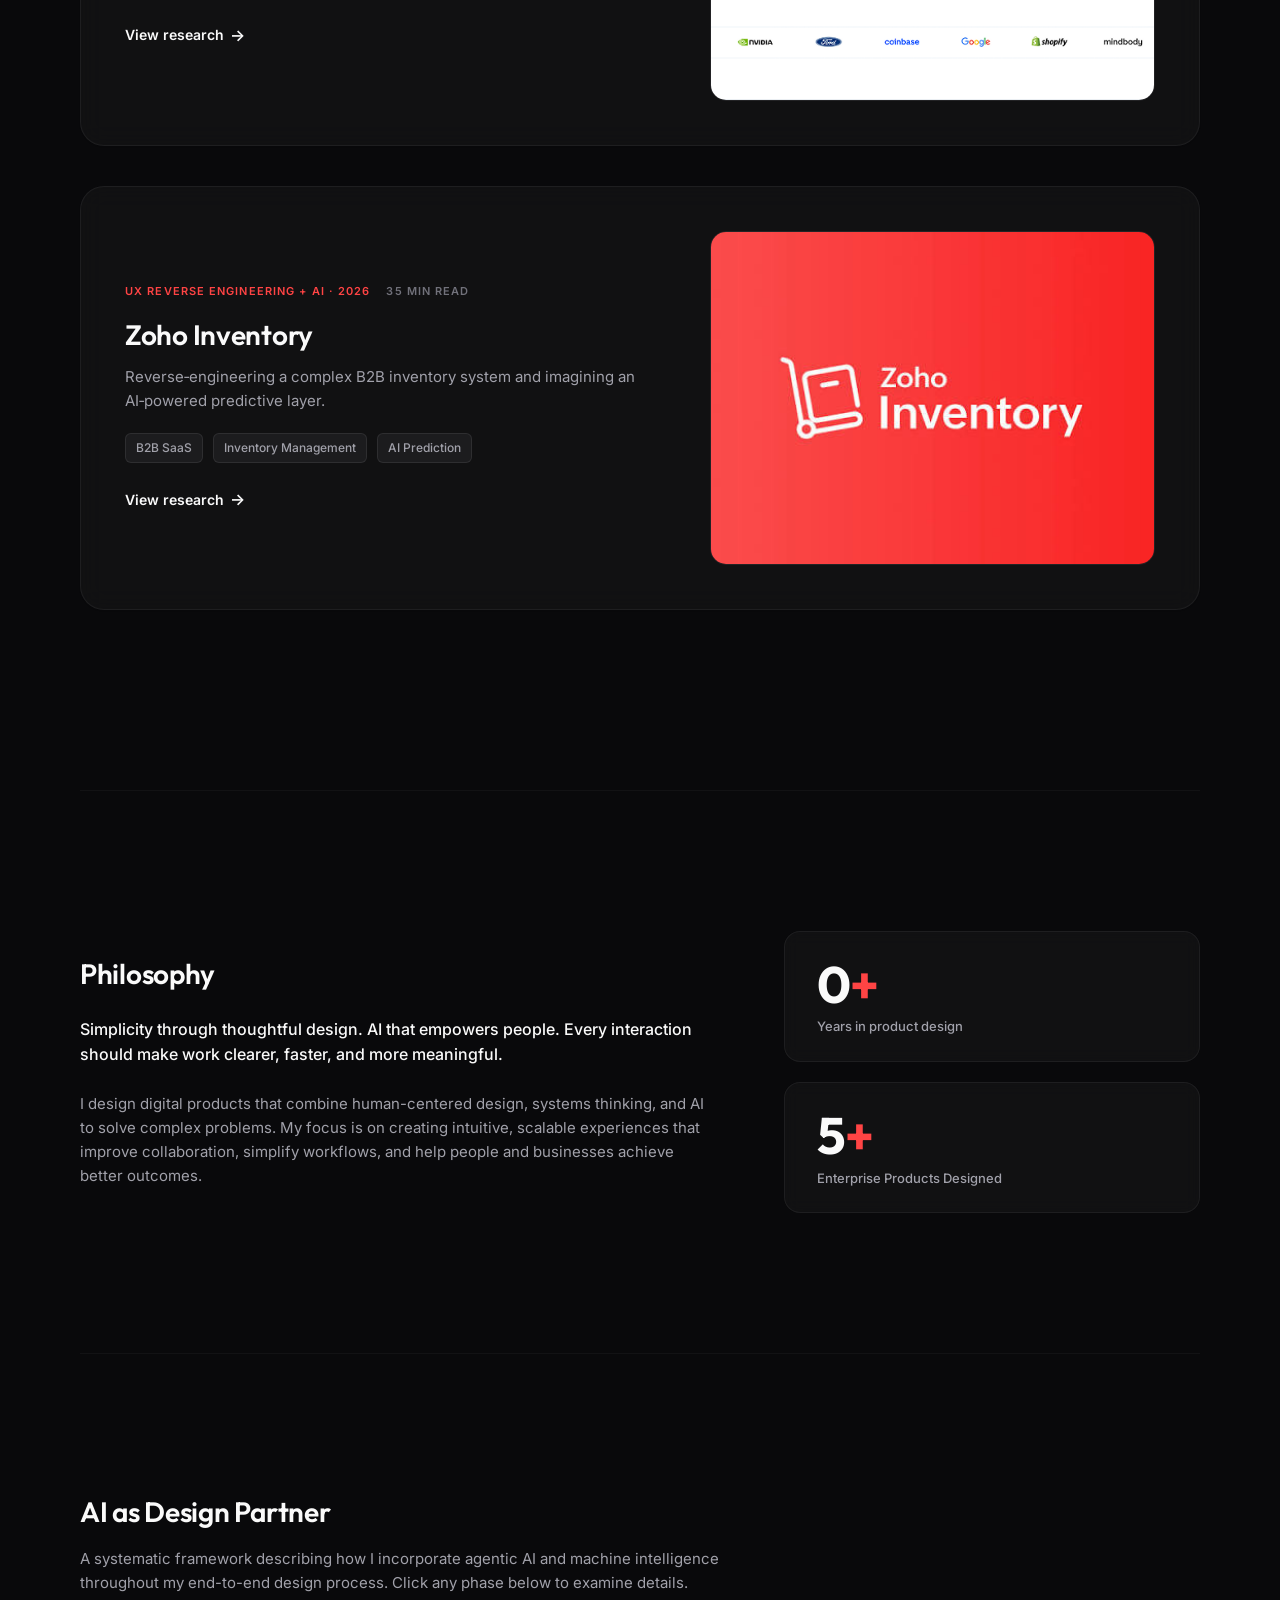
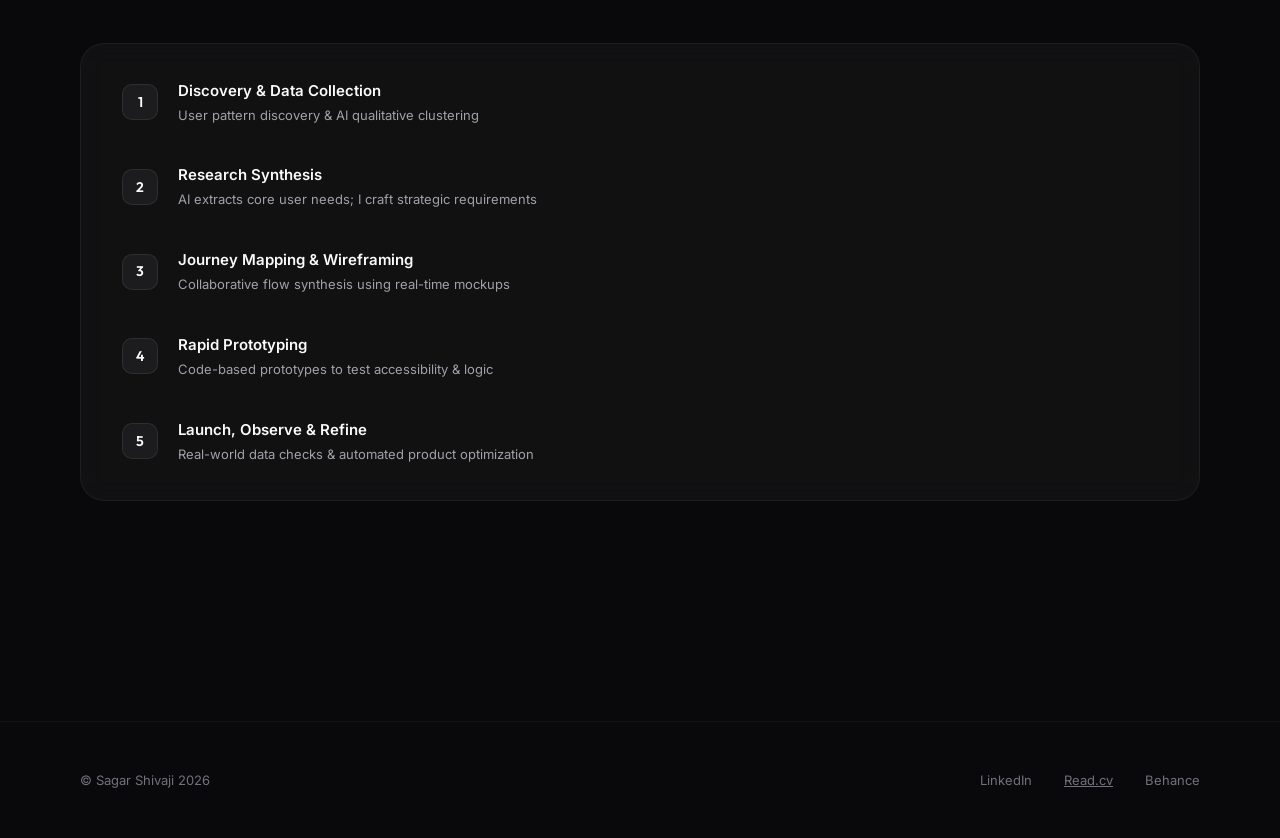
==== commit 57c0c20e: "Update metric display value from 0 to 1" ====
--- a/index.html
+++ b/index.html
@@ -320,7 +320,7 @@
           <div class="metrics-container">
             <div class="metric-card">
               <div class="metric-value-row">
-                <span class="display-lg metric-number font-bold" data-target="1">0</span><span class="display-lg accent-text font-bold">+</span>
+                <span class="display-lg metric-number font-bold" data-target="1">1</span><span class="display-lg accent-text font-bold">+</span>
               </div>
               <p class="small text-secondary font-medium">Years in product design</p>
             </div>
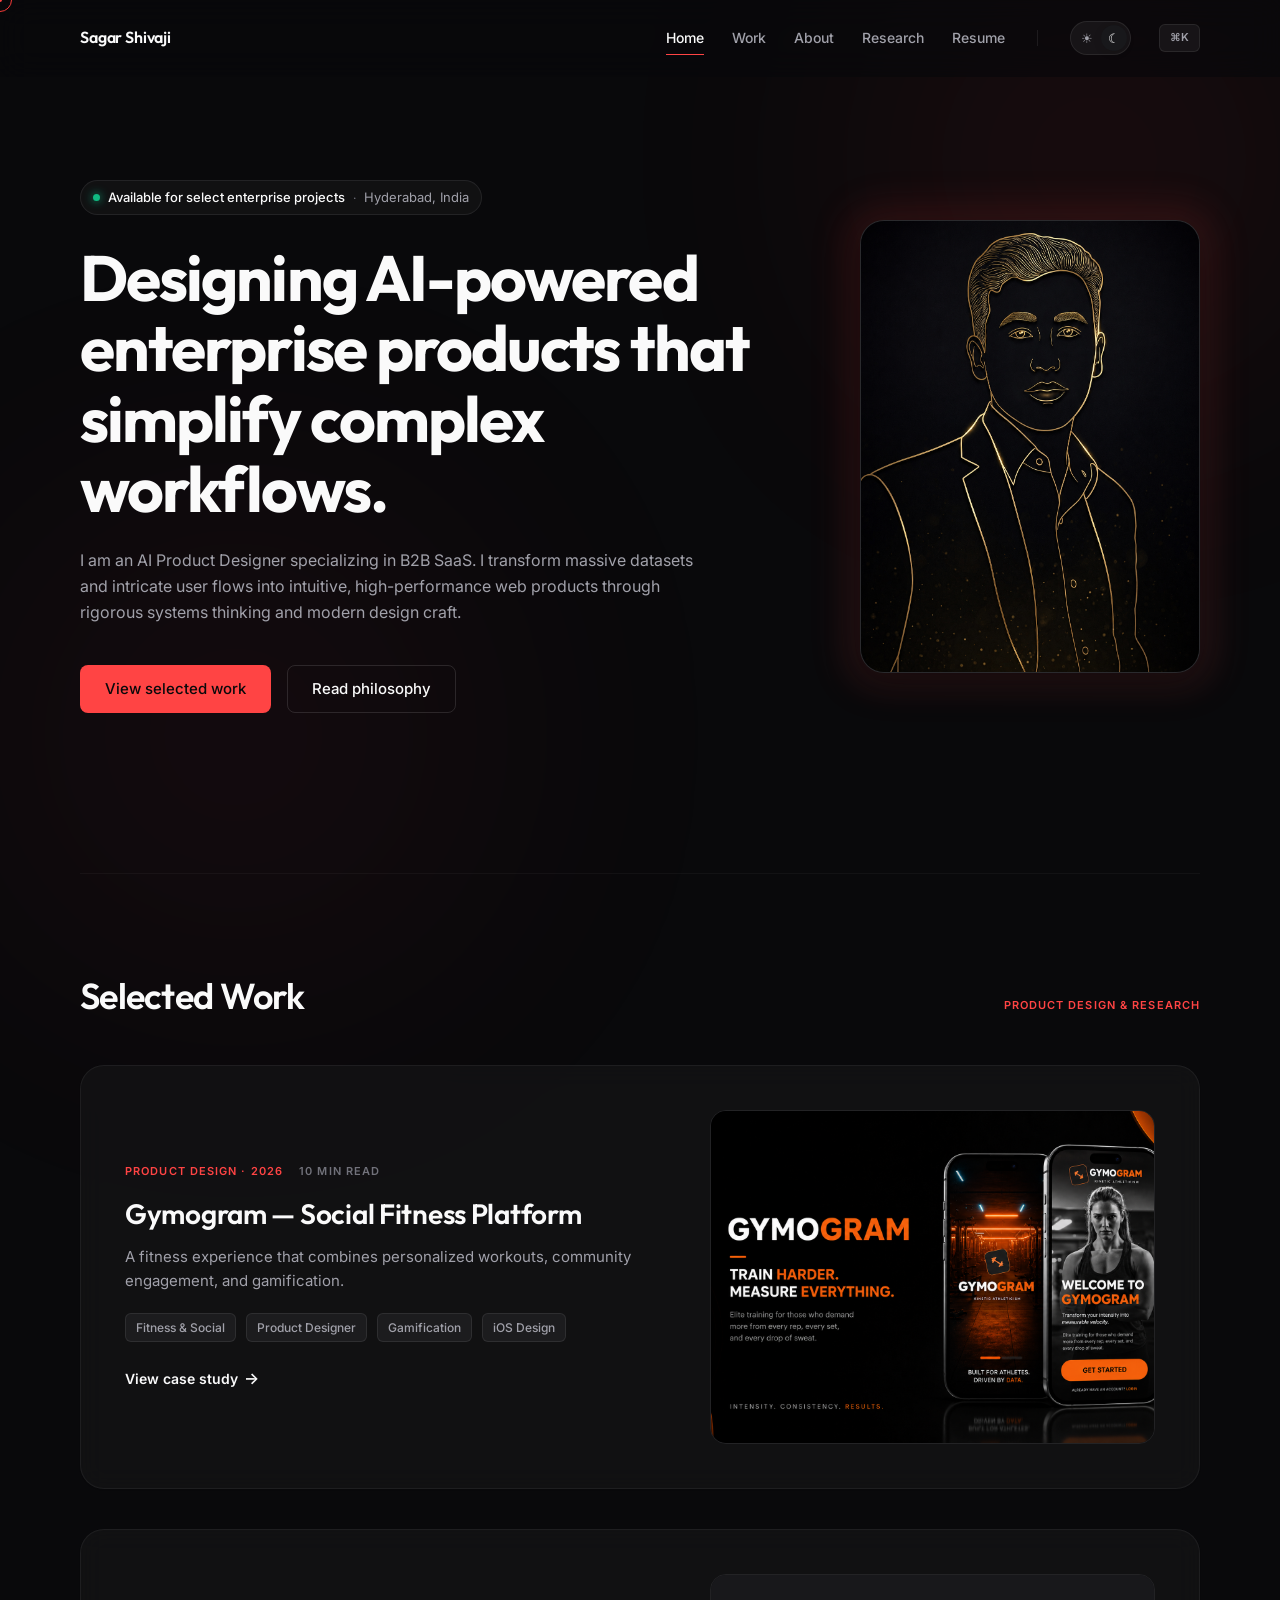
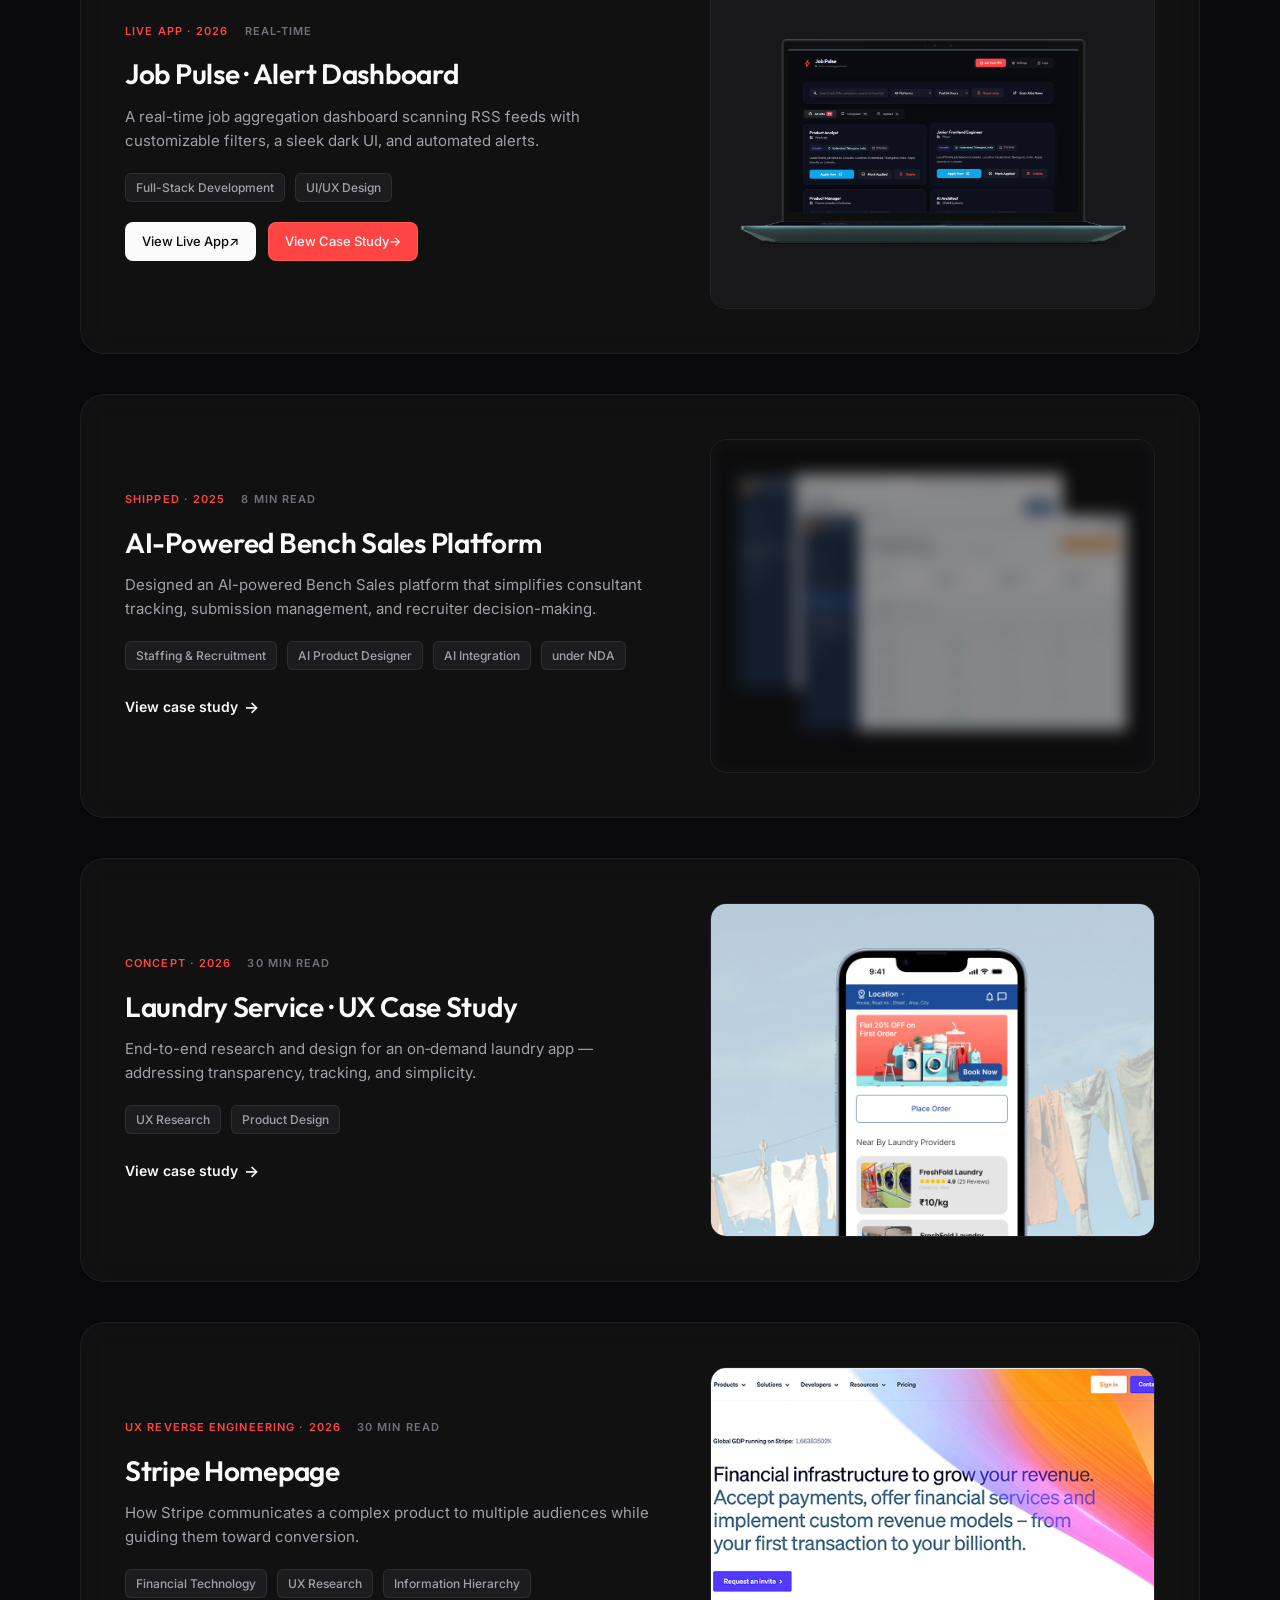
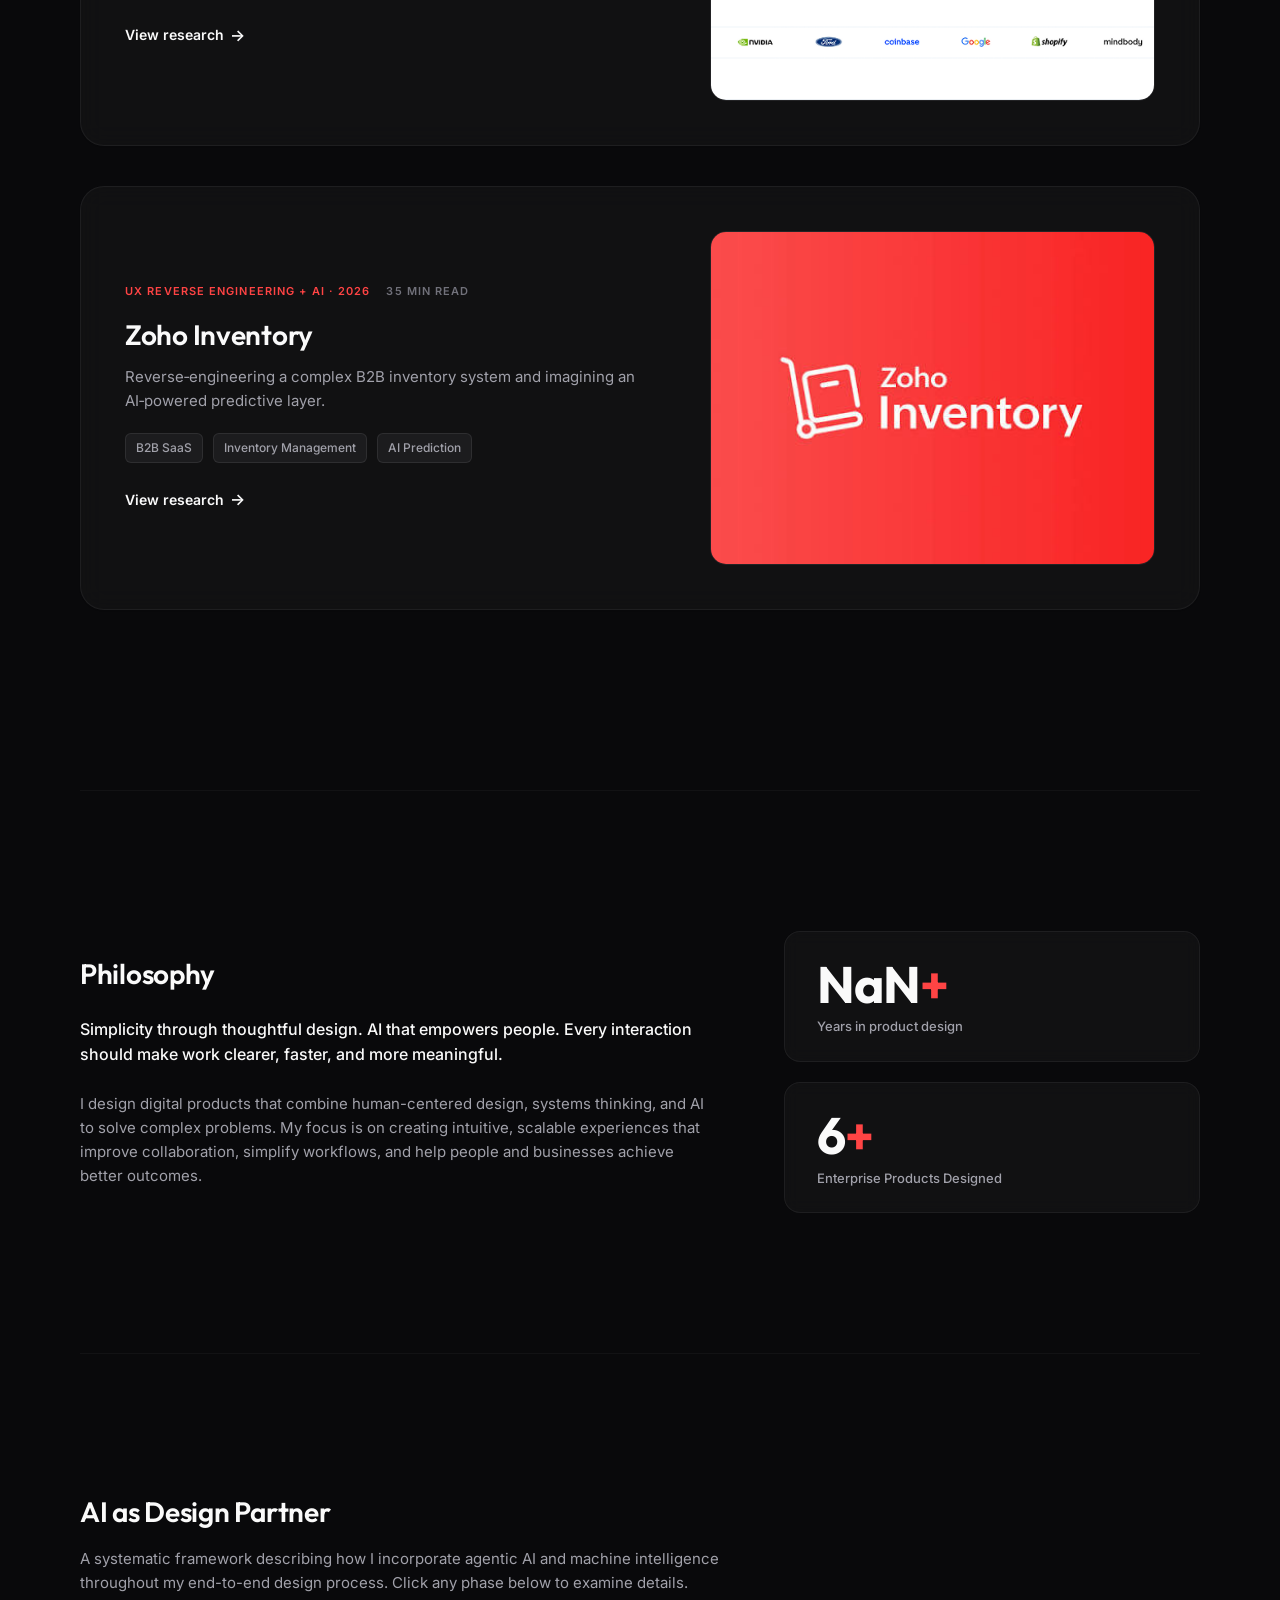
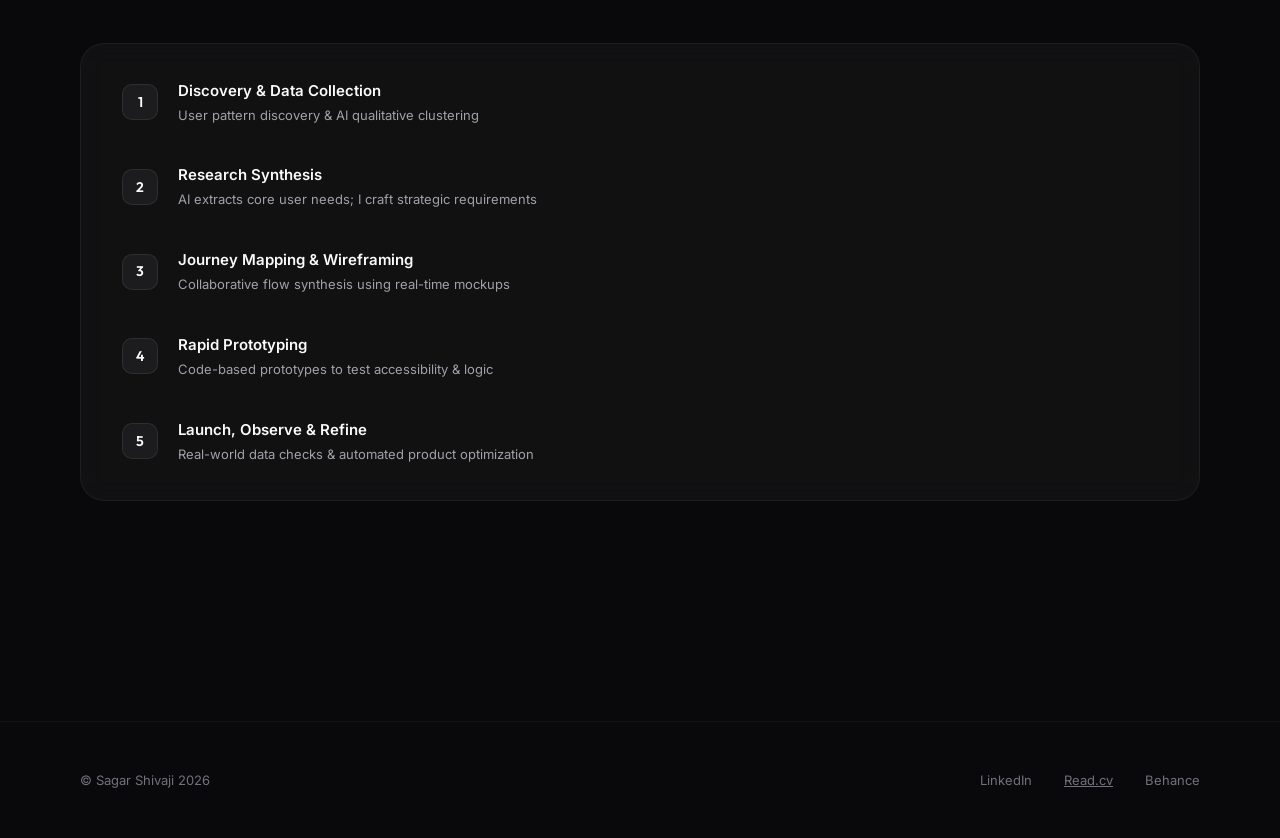
==== commit 1266bf47: "Update index.html" ====
--- a/index.html
+++ b/index.html
@@ -320,7 +320,7 @@
           <div class="metrics-container">
             <div class="metric-card">
               <div class="metric-value-row">
-                <span class="display-lg metric-number font-bold" data-target="1">1</span><span class="display-lg accent-text font-bold">+</span>
+                <span class="display-lg metric-number font-bold" >1</span><span class="display-lg accent-text font-bold">+</span>
               </div>
               <p class="small text-secondary font-medium">Years in product design</p>
             </div>
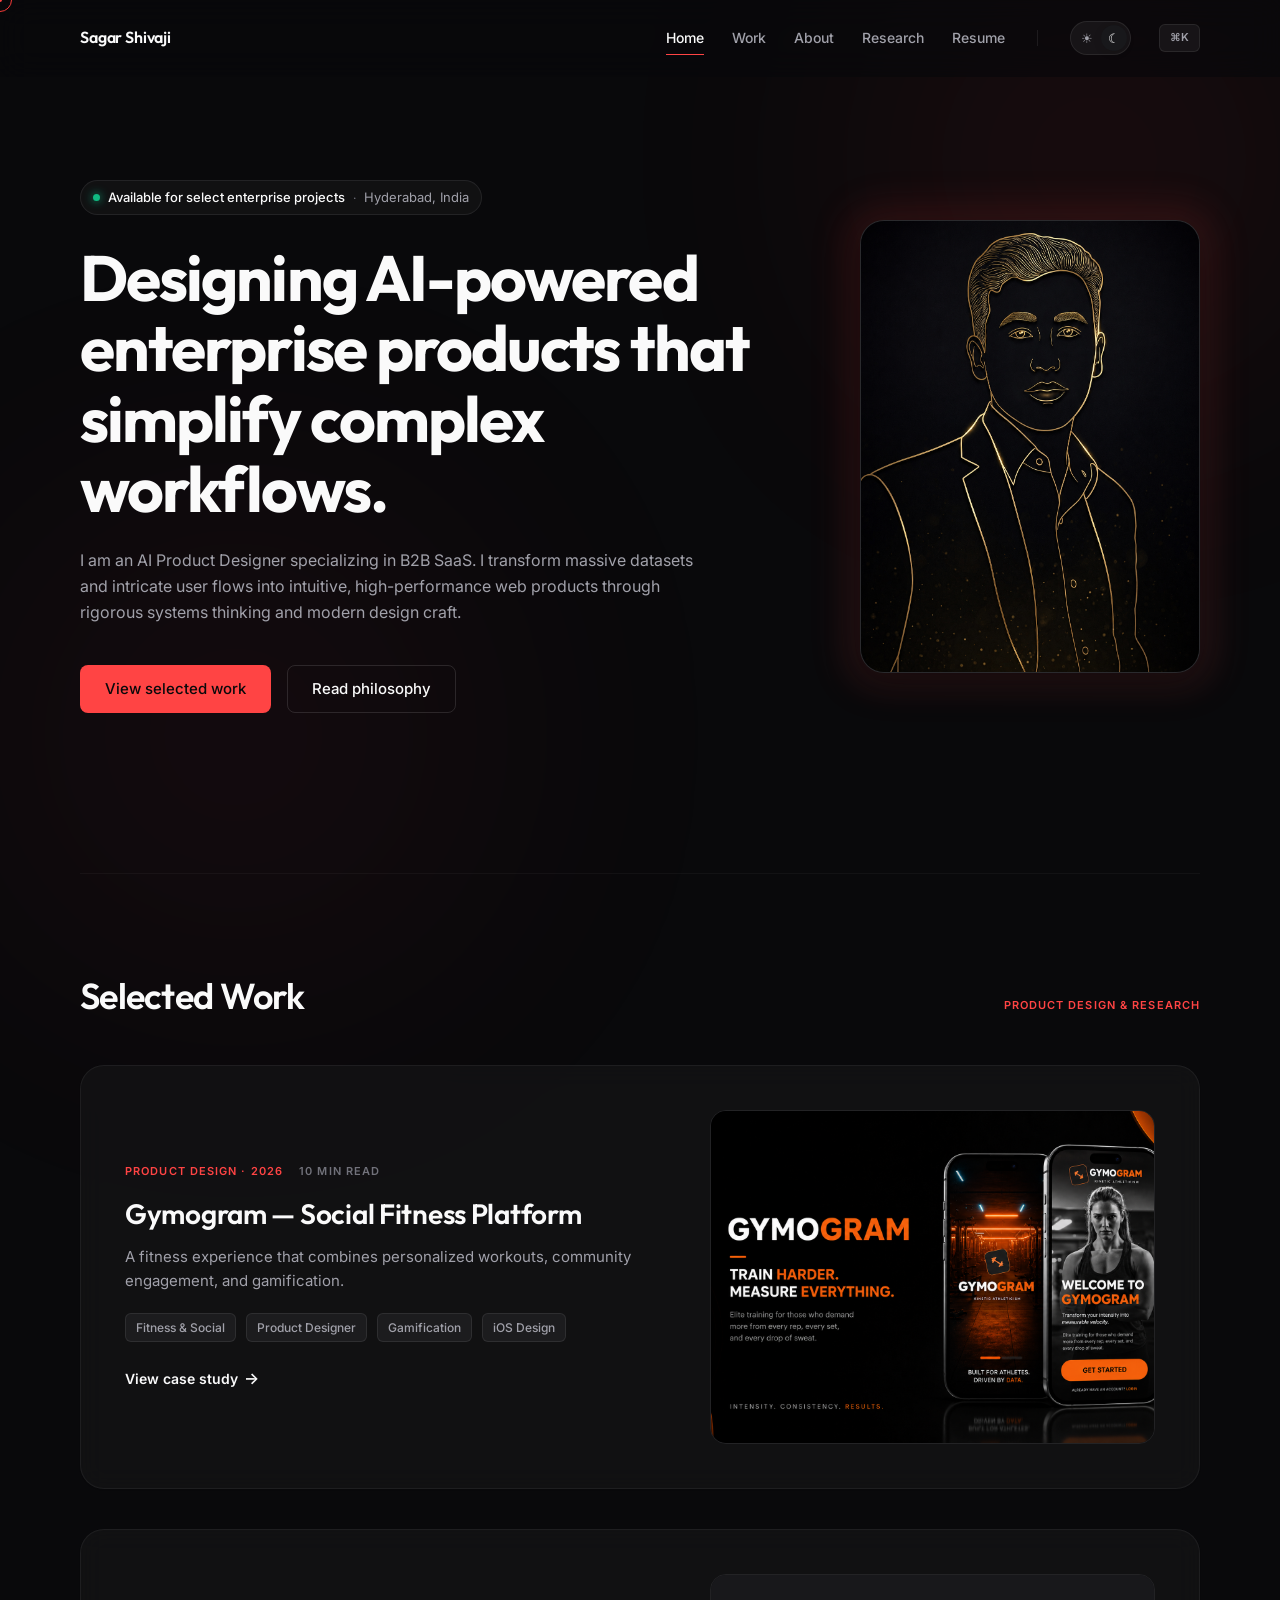
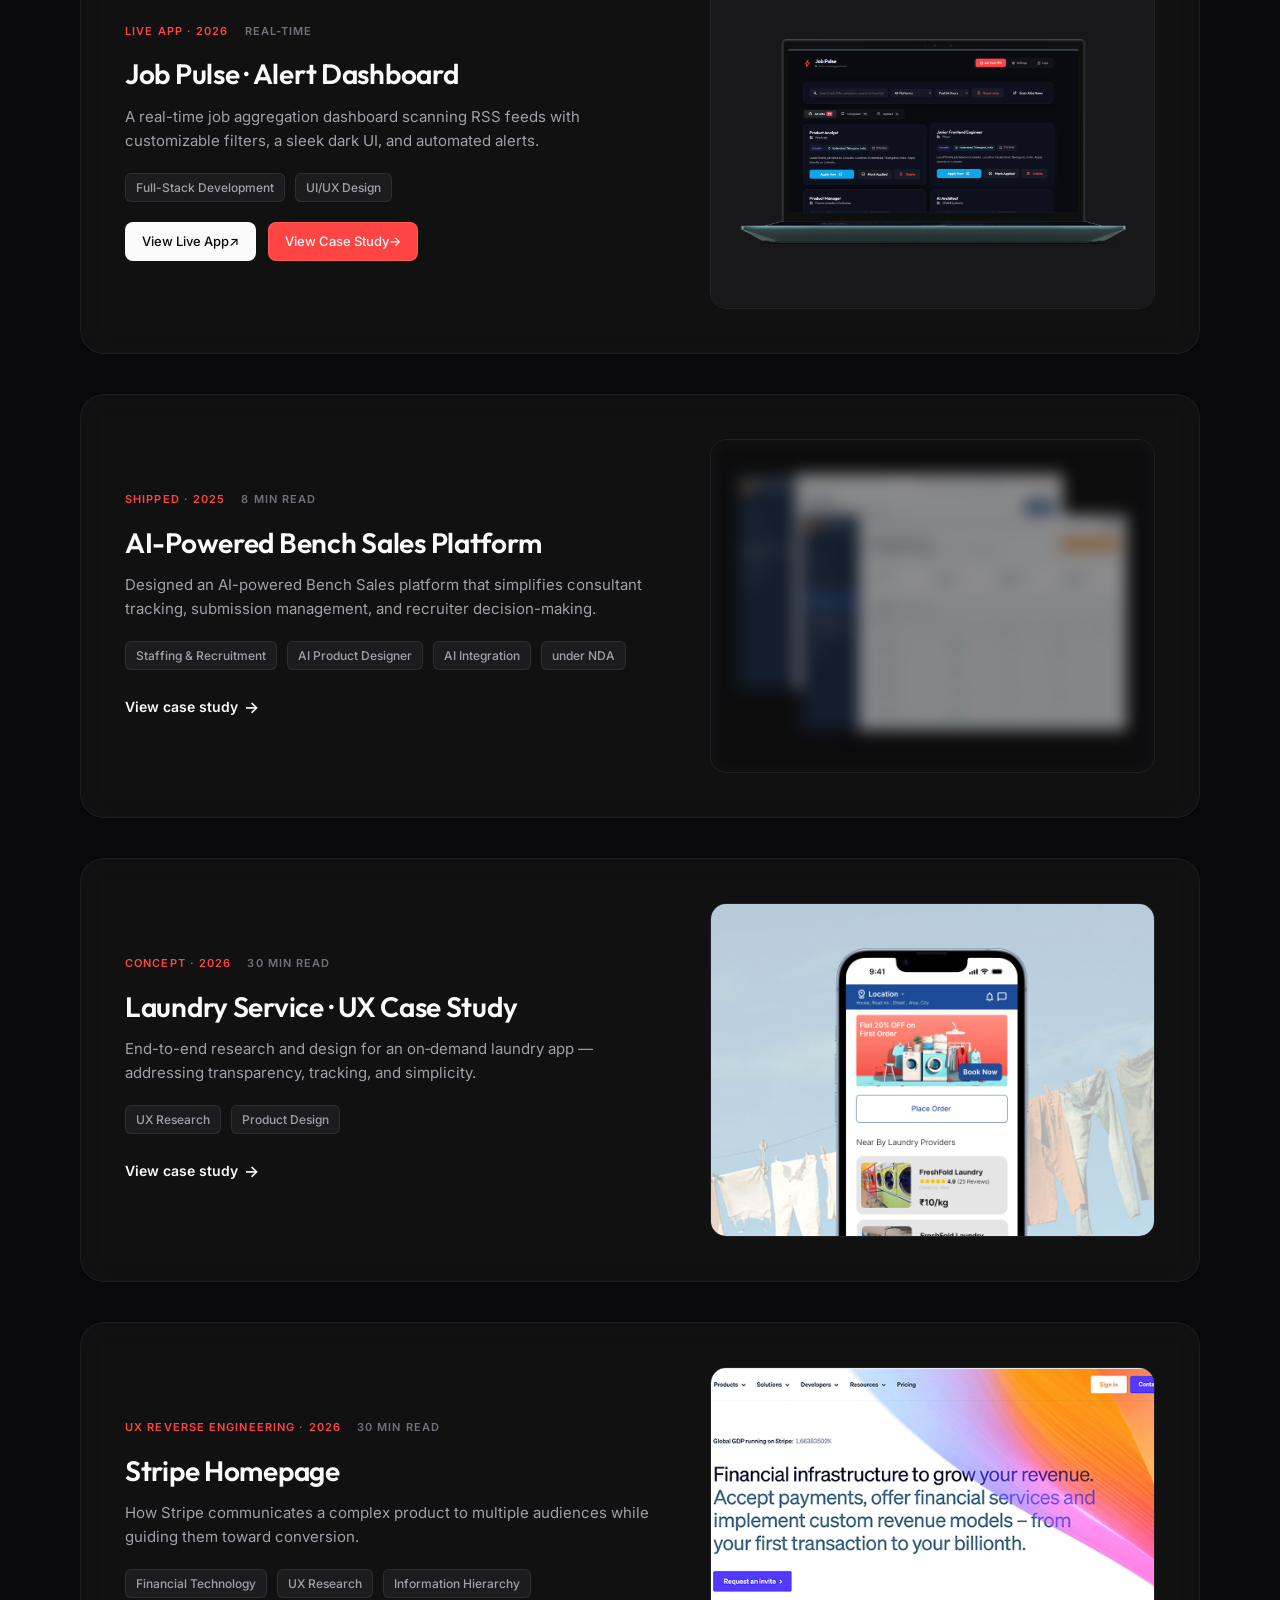
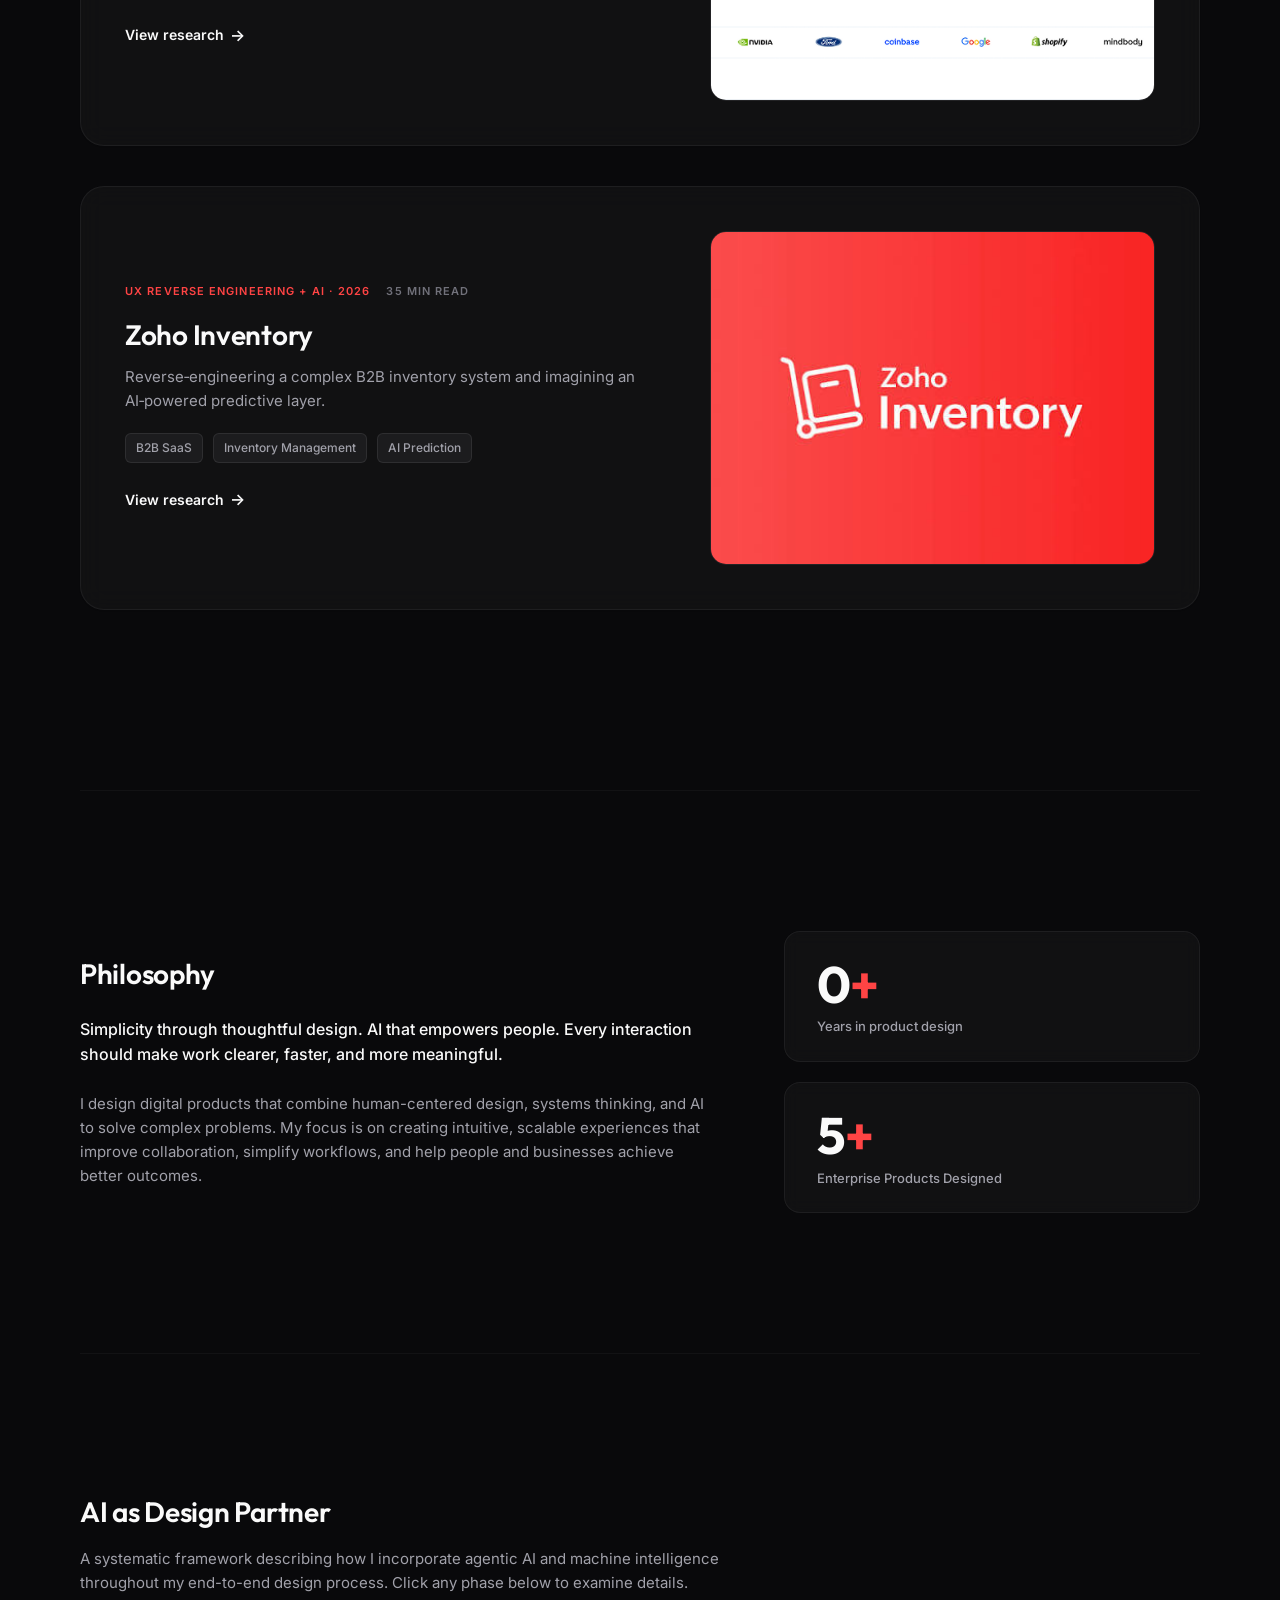
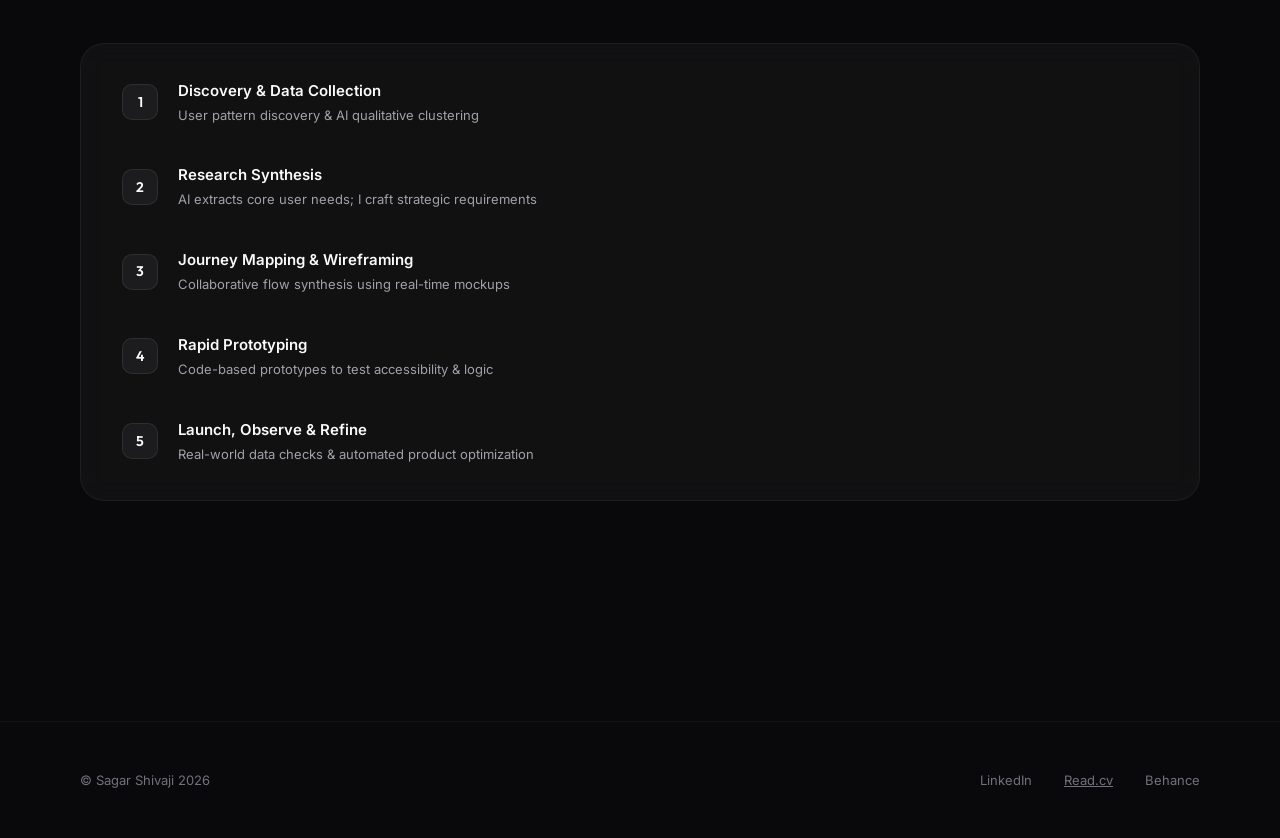
==== commit 9cba5261: "Update index.html" ====
--- a/index.html
+++ b/index.html
@@ -320,7 +320,7 @@
           <div class="metrics-container">
             <div class="metric-card">
               <div class="metric-value-row">
-                <span class="display-lg metric-number font-bold" >1</span><span class="display-lg accent-text font-bold">+</span>
+                <span class="display-lg metric-number font-bold" data-target="1">1</span><span class="display-lg accent-text font-bold">+</span>
               </div>
               <p class="small text-secondary font-medium">Years in product design</p>
             </div>
